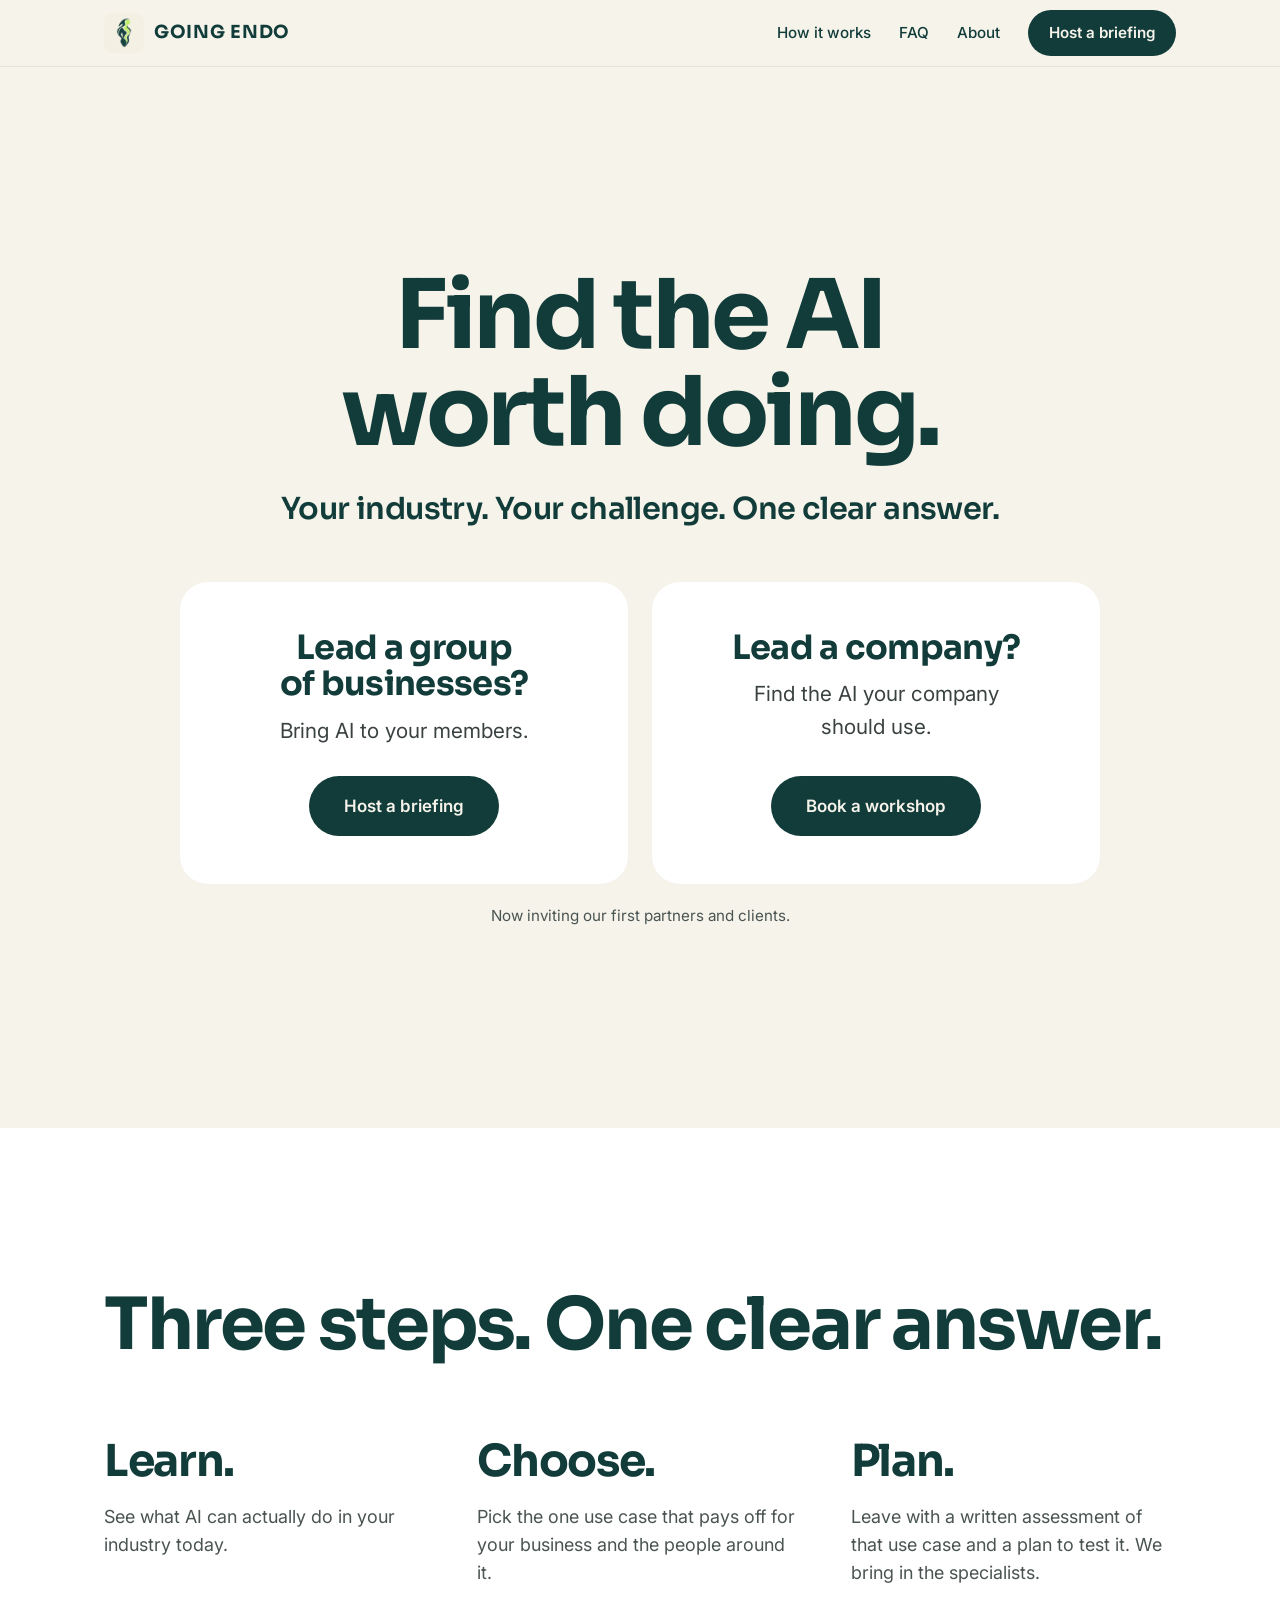
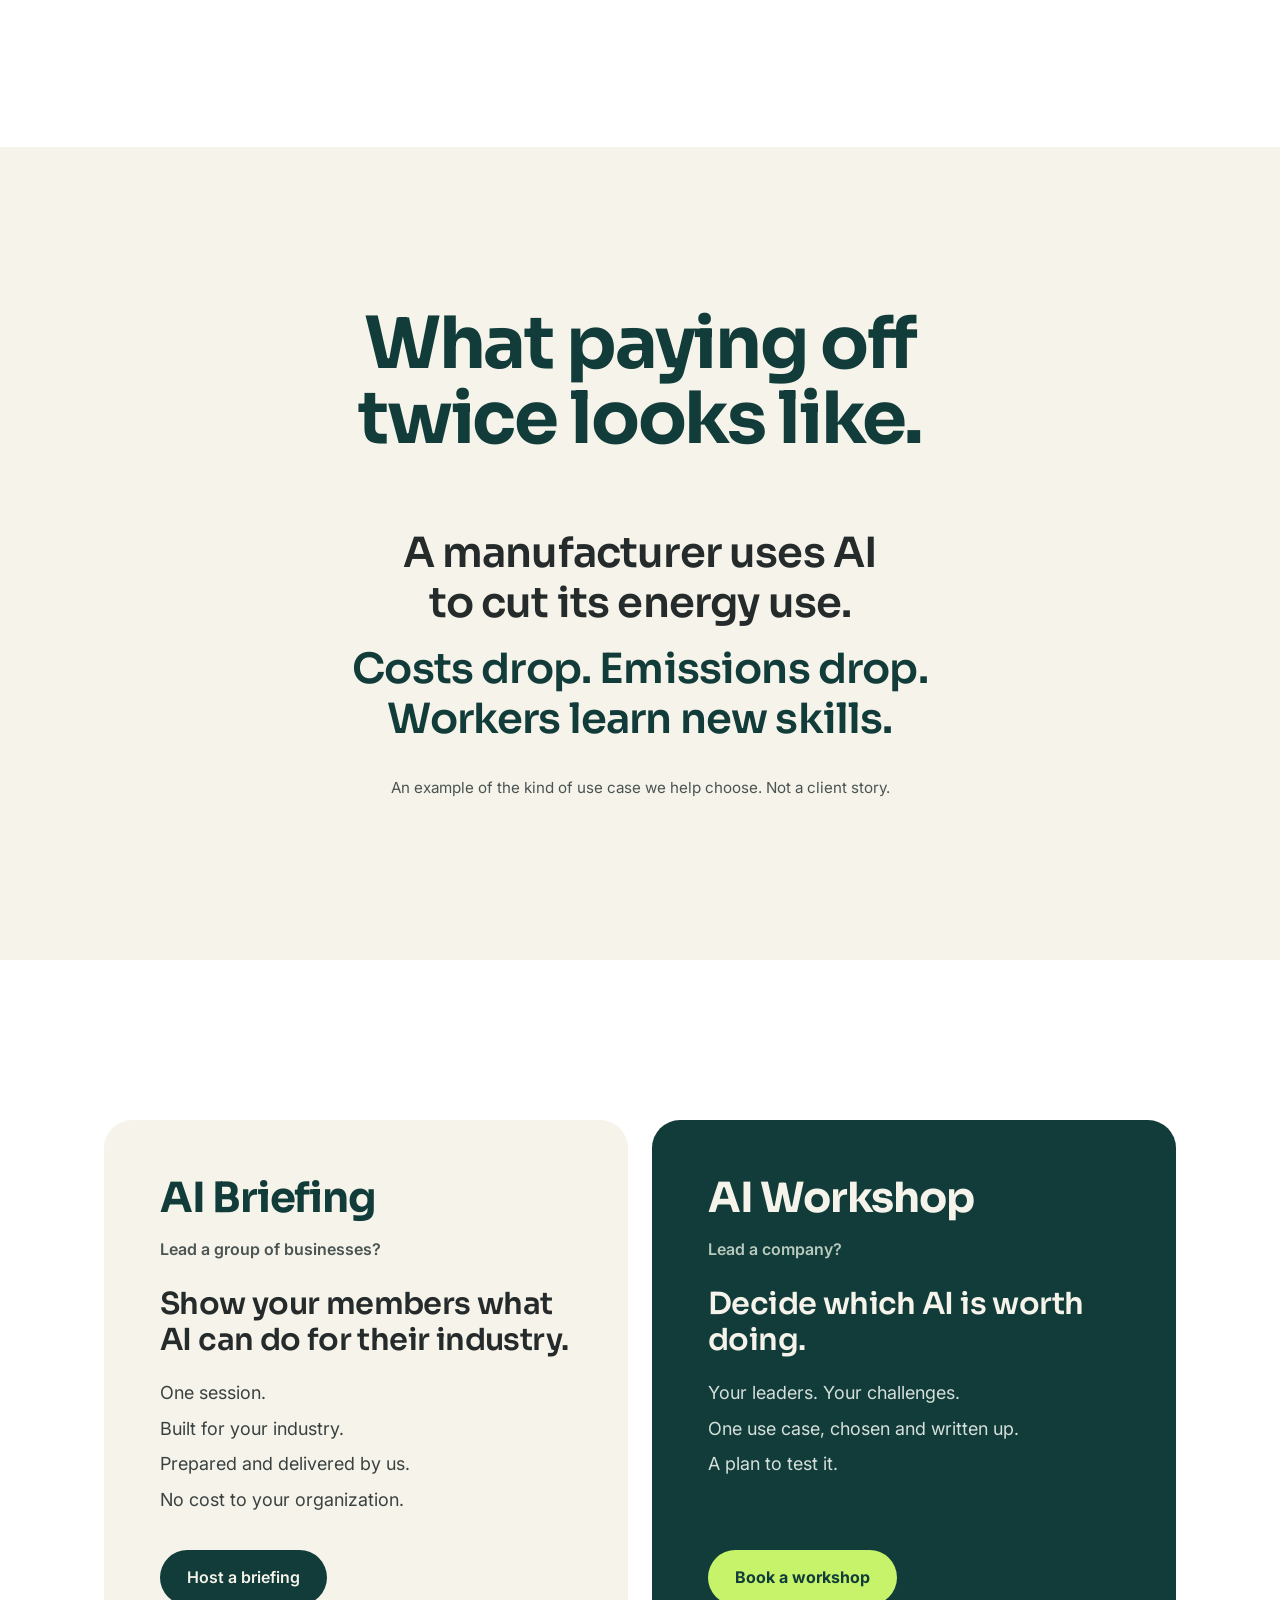
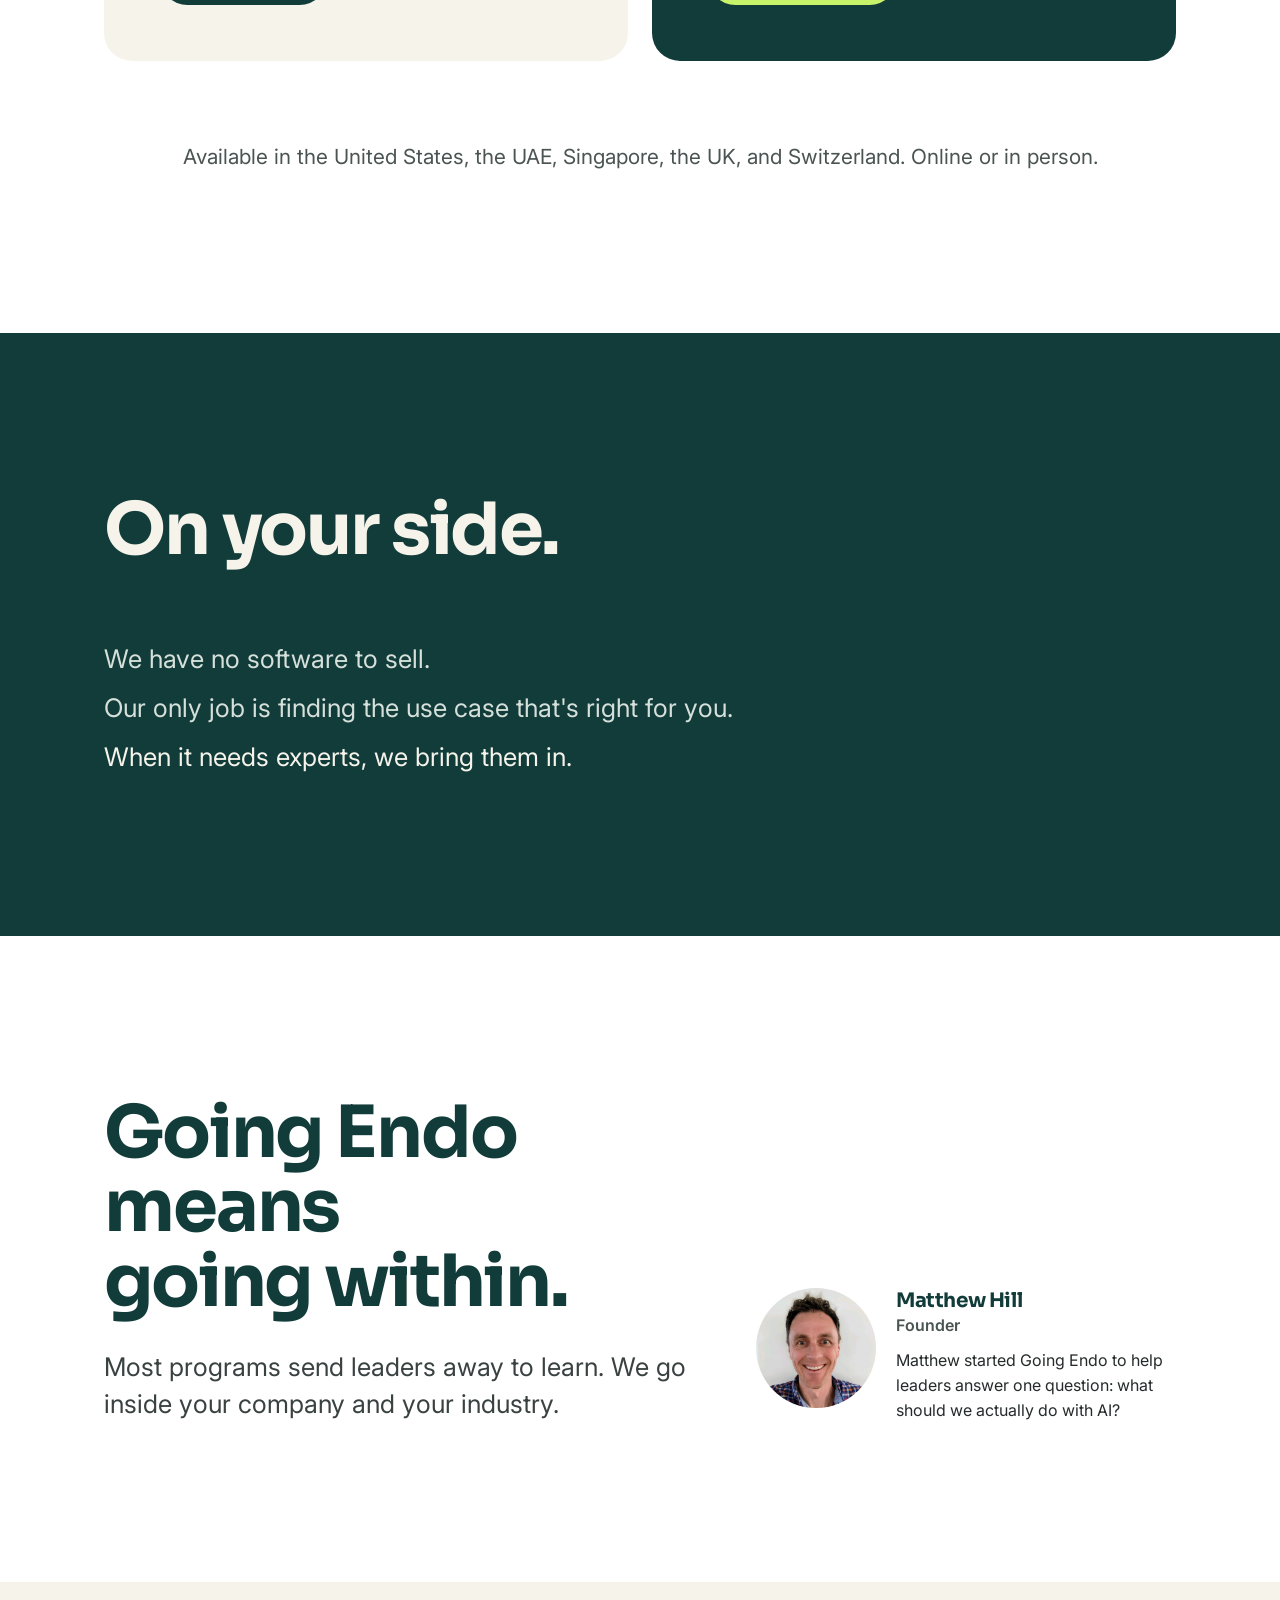
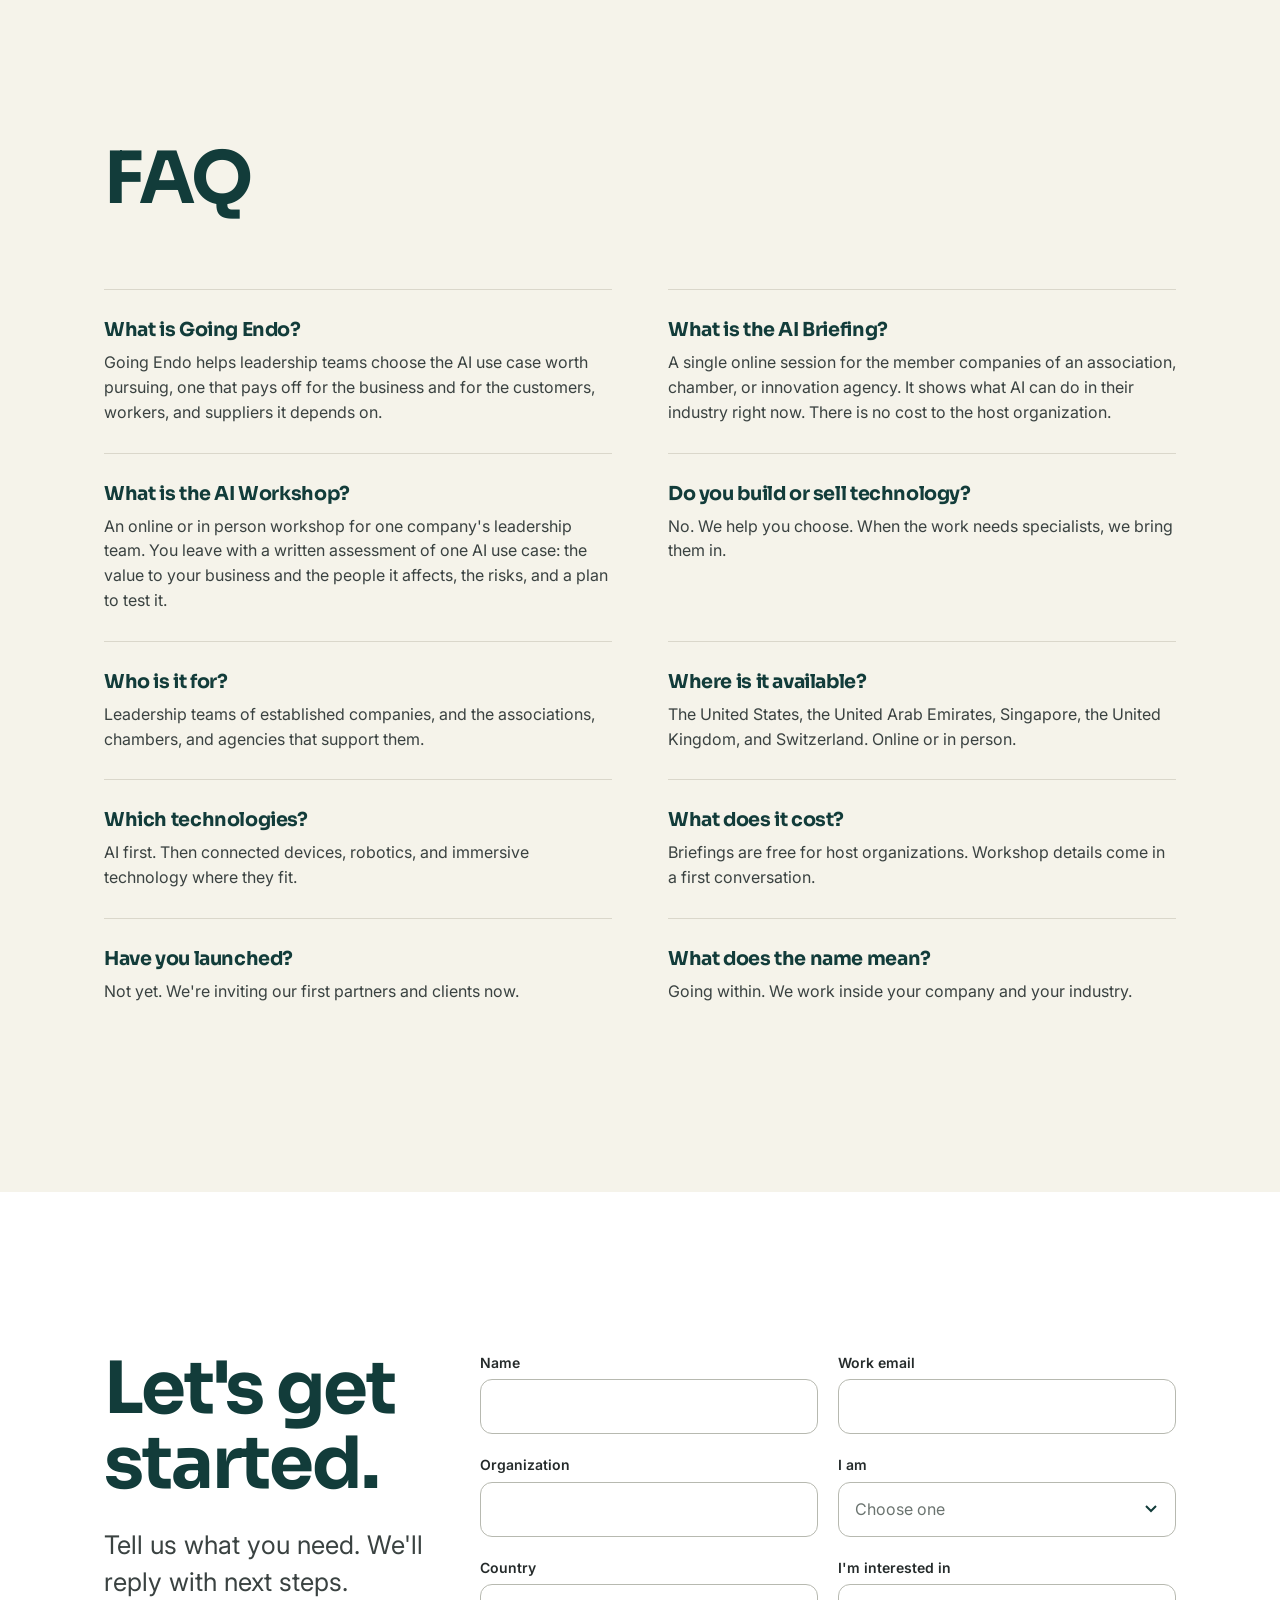
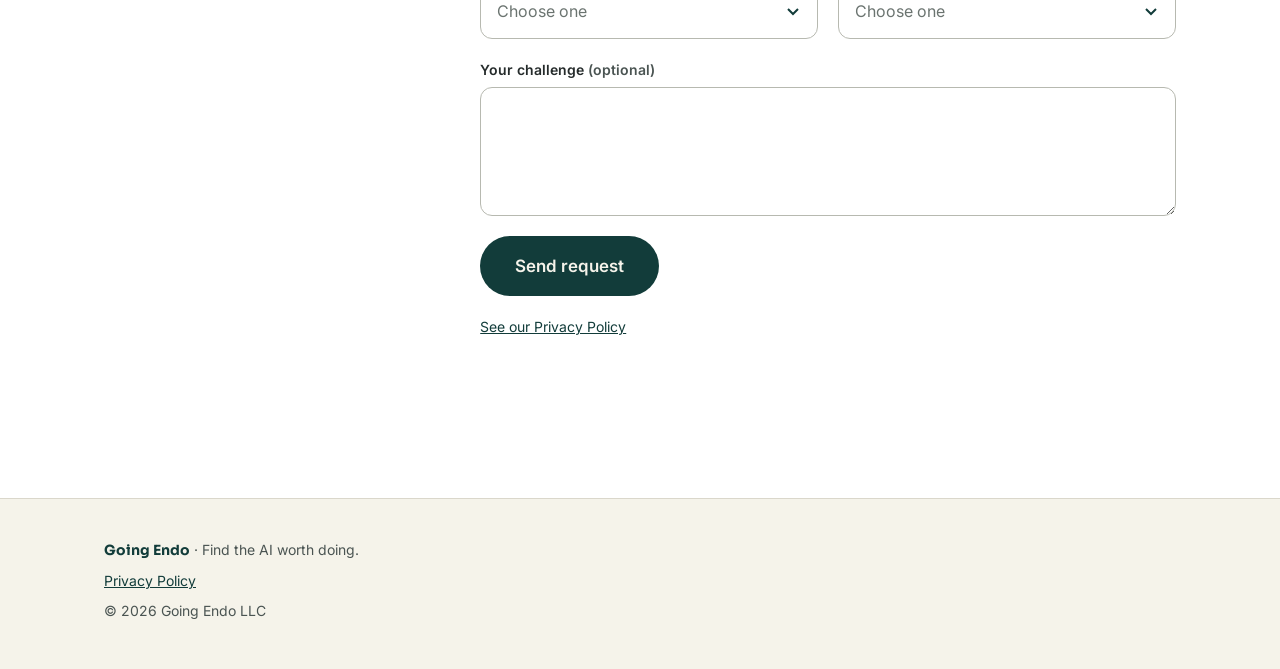
==== index.html @ 827ae9a5 "Remove email address, footer independence line and affiliation FAQ Contact now goes through the form" ====
<!doctype html>
<html lang="en">
<head>
  <!-- Google tag (gtag.js) -->
  <script async src="https://www.googletagmanager.com/gtag/js?id=G-PE0M7C7KN4"></script>
  <script>
    window.dataLayer = window.dataLayer || [];
    function gtag(){dataLayer.push(arguments);}
    gtag('js', new Date());

    gtag('config', 'G-PE0M7C7KN4');
  </script>
  <meta charset="utf-8">
  <meta name="viewport" content="width=device-width, initial-scale=1">
  <title>Going Endo | Find the AI worth doing.</title>
  <meta name="description" content="Going Endo helps leadership teams choose the AI use case that pays off for the business and the people it depends on.">
  <link rel="canonical" href="https://goingendo.com/">
  <meta property="og:type" content="website">
  <meta property="og:site_name" content="Going Endo">
  <meta property="og:url" content="https://goingendo.com/">
  <meta property="og:title" content="Going Endo | Find the AI worth doing.">
  <meta property="og:description" content="Going Endo helps leadership teams choose the AI use case that pays off for the business and the people it depends on.">
  <meta property="og:image" content="https://goingendo.com/assets/logo.jpg">
  <meta property="og:image:alt" content="Going Endo logo">
  <meta name="twitter:card" content="summary">
  <meta name="theme-color" content="#123C3A">
  <link rel="icon" type="image/png" href="assets/favicon.png">
  <link rel="apple-touch-icon" href="assets/apple-touch-icon.png">
  <link rel="preconnect" href="https://fonts.googleapis.com">
  <link rel="preconnect" href="https://fonts.gstatic.com" crossorigin>
  <link href="https://fonts.googleapis.com/css2?family=Sora:wght@500;600;700&family=Inter:wght@400;500;600;700&display=swap" rel="stylesheet">
  <link rel="stylesheet" href="styles.css">
  <!-- Keep the FAQPage answers identical to the visible FAQ section -->
  <script type="application/ld+json">
  {
    "@context": "https://schema.org",
    "@graph": [
      {
        "@type": "Organization",
        "@id": "https://goingendo.com/#organization",
        "name": "Going Endo",
        "legalName": "Going Endo LLC",
        "url": "https://goingendo.com",
        "logo": "https://goingendo.com/assets/logo.jpg",
        "description": "Going Endo helps leadership teams choose the AI use case that pays off for the business and the people it depends on.",
        "founder": {
          "@type": "Person",
          "name": "Matthew Hill",
          "jobTitle": "Founder",
          "image": "https://goingendo.com/assets/founder.jpg"
        },
        "address": {
          "@type": "PostalAddress",
          "addressLocality": "Salt Lake City",
          "addressRegion": "Utah",
          "addressCountry": "US"
        },
        "areaServed": [
          {
            "@type": "Country",
            "name": "United States",
            "identifier": "US"
          },
          {
            "@type": "Country",
            "name": "United Arab Emirates",
            "identifier": "AE"
          },
          {
            "@type": "Country",
            "name": "Singapore",
            "identifier": "SG"
          },
          {
            "@type": "Country",
            "name": "United Kingdom",
            "identifier": "GB"
          },
          {
            "@type": "Country",
            "name": "Switzerland",
            "identifier": "CH"
          }
        ]
      },
      {
        "@type": "FAQPage",
        "@id": "https://goingendo.com/#faq",
        "mainEntity": [
          {
            "@type": "Question",
            "name": "What is Going Endo?",
            "acceptedAnswer": {
              "@type": "Answer",
              "text": "Going Endo helps leadership teams choose the AI use case worth pursuing, one that pays off for the business and for the customers, workers, and suppliers it depends on."
            }
          },
          {
            "@type": "Question",
            "name": "What is the AI Briefing?",
            "acceptedAnswer": {
              "@type": "Answer",
              "text": "A single online session for the member companies of an association, chamber, or innovation agency. It shows what AI can do in their industry right now. There is no cost to the host organization."
            }
          },
          {
            "@type": "Question",
            "name": "What is the AI Workshop?",
            "acceptedAnswer": {
              "@type": "Answer",
              "text": "An online or in person workshop for one company's leadership team. You leave with a written assessment of one AI use case: the value to your business and the people it affects, the risks, and a plan to test it."
            }
          },
          {
            "@type": "Question",
            "name": "Do you build or sell technology?",
            "acceptedAnswer": {
              "@type": "Answer",
              "text": "No. We help you choose. When the work needs specialists, we bring them in."
            }
          },
          {
            "@type": "Question",
            "name": "Who is it for?",
            "acceptedAnswer": {
              "@type": "Answer",
              "text": "Leadership teams of established companies, and the associations, chambers, and agencies that support them."
            }
          },
          {
            "@type": "Question",
            "name": "Where is it available?",
            "acceptedAnswer": {
              "@type": "Answer",
              "text": "The United States, the United Arab Emirates, Singapore, the United Kingdom, and Switzerland. Online or in person."
            }
          },
          {
            "@type": "Question",
            "name": "Which technologies?",
            "acceptedAnswer": {
              "@type": "Answer",
              "text": "AI first. Then connected devices, robotics, and immersive technology where they fit."
            }
          },
          {
            "@type": "Question",
            "name": "What does it cost?",
            "acceptedAnswer": {
              "@type": "Answer",
              "text": "Briefings are free for host organizations. Workshop details come in a first conversation."
            }
          },
          {
            "@type": "Question",
            "name": "Have you launched?",
            "acceptedAnswer": {
              "@type": "Answer",
              "text": "Not yet. We're inviting our first partners and clients now."
            }
          },
          {
            "@type": "Question",
            "name": "What does the name mean?",
            "acceptedAnswer": {
              "@type": "Answer",
              "text": "Going within. We work inside your company and your industry."
            }
          }
        ]
      }
    ]
  }
  </script>
</head>
<body>
  <a class="skip" href="#main">Skip to content</a>

  <header class="site-header">
    <nav class="wrap nav" aria-label="Main">
      <a href="#top" class="brand">
        <img src="assets/logo.jpg" alt="" width="44" height="44">
        <span>GOING ENDO</span>
      </a>
      <button class="menu-toggle" type="button" aria-expanded="false" aria-controls="nav-links" aria-label="Open menu">
        <svg width="24" height="24" viewBox="0 0 24 24" fill="none" stroke="currentColor" stroke-width="2" aria-hidden="true"><path d="M4 7h16M4 12h16M4 17h16"/></svg>
      </button>
      <div class="nav-links" id="nav-links">
        <a href="#how-it-works">How it works</a>
        <a href="#faq">FAQ</a>
        <a href="#about">About</a>
        <a href="#contact" class="btn btn-dark btn-sm" data-interest="briefing">Host a briefing</a>
      </div>
    </nav>
  </header>

  <main id="main">
    <!-- HERO -->
    <section id="top" class="wrap hero">
      <h1>Find the AI worth doing.</h1>
      <p class="hero-sub">Your industry. Your challenge. One clear answer.</p>
      <div class="paths">
        <div class="path">
          <h2>Lead a group of businesses?</h2>
          <p>Bring AI to your members.</p>
          <a href="#contact" class="btn btn-dark btn-lg" data-interest="briefing">Host a briefing</a>
        </div>
        <div class="path">
          <h2>Lead a company?</h2>
          <p>Find the AI your company should use.</p>
          <a href="#contact" class="btn btn-dark btn-lg" data-interest="workshop">Book a workshop</a>
        </div>
      </div>
      <p class="hero-note">Now inviting our first partners and clients.</p>
    </section>

    <!-- HOW IT WORKS -->
    <section id="how-it-works" class="band-white">
      <div class="wrap section">
        <h2 class="display teal">Three steps. One clear answer.</h2>
        <ol class="steps">
          <li class="step">
            <h3>Learn.</h3>
            <p>See what AI can actually do in your industry today.</p>
          </li>
          <li class="step">
            <h3>Choose.</h3>
            <p>Pick the one use case that pays off for your business and the people around it.</p>
          </li>
          <li class="step">
            <h3>Plan.</h3>
            <p>Leave with a written assessment of that use case and a plan to test it. We bring in the specialists.</p>
          </li>
        </ol>
      </div>
    </section>

    <!-- EXAMPLE -->
    <section id="example" class="wrap section center-block">
      <h2 class="display teal">What paying off twice looks like.</h2>
      <p class="statement-lg">A manufacturer uses AI to cut its energy use.</p>
      <p class="statement-accent">Costs drop. Emissions drop. Workers learn new skills.</p>
      <p class="fine">An example of the kind of use case we help choose. Not a client story.</p>
    </section>

    <!-- TWO WAYS IN -->
    <section id="two-ways-in" class="band-white">
      <div class="wrap section">
        <div class="ways">
          <article class="way">
            <h3>AI Briefing</h3>
            <p class="way-audience">Lead a group of businesses?</p>
            <p class="way-big">Show your members what AI can do for their industry.</p>
            <ul class="way-list">
              <li>One session.</li>
              <li>Built for your industry.</li>
              <li>Prepared and delivered by us.</li>
              <li>No cost to your organization.</li>
            </ul>
            <a href="#contact" class="btn btn-dark" data-interest="briefing">Host a briefing</a>
          </article>
          <article class="way way-dark">
            <h3>AI Workshop</h3>
            <p class="way-audience">Lead a company?</p>
            <p class="way-big">Decide which AI is worth doing.</p>
            <ul class="way-list">
              <li>Your leaders. Your challenges.</li>
              <li>One use case, chosen and written up.</li>
              <li>A plan to test it.</li>
            </ul>
            <a href="#contact" class="btn btn-lime" data-interest="workshop">Book a workshop</a>
          </article>
        </div>
        <p class="availability">Available in the United States, the UAE, Singapore, the UK, and Switzerland. Online or in person.</p>
      </div>
    </section>

    <!-- ON YOUR SIDE -->
    <section id="on-your-side" class="band-dark">
      <div class="wrap section">
        <h2 class="display">On your side.</h2>
        <p class="statement light">We have no software to sell.</p>
        <p class="statement light">Our only job is finding the use case that's right for you.</p>
        <p class="statement">When it needs experts, we bring them in.</p>
      </div>
    </section>

    <!-- ABOUT -->
    <section id="about" class="band-white">
      <div class="wrap section about">
        <div class="about-copy">
          <h2 class="display teal">Going Endo means going within.</h2>
          <p class="statement">Most programs send leaders away to learn. We go inside your company and your industry.</p>
        </div>
        <div class="founder">
          <img src="assets/founder.jpg" alt="Matthew Hill" class="founder-photo" width="120" height="120" loading="lazy">
          <div>
            <h3>Matthew Hill</h3>
            <p class="founder-title">Founder</p>
            <p>Matthew started Going Endo to help leaders answer one question: what should we actually do with AI?</p>
          </div>
        </div>
      </div>
    </section>

    <!-- FAQ (keep in sync with the FAQPage JSON-LD in <head>) -->
    <section id="faq" class="wrap section">
      <h2 class="display teal">FAQ</h2>
      <div class="faq">
          <div class="faq-item">
            <h3>What is Going Endo?</h3>
            <p>Going Endo helps leadership teams choose the AI use case worth pursuing, one that pays off for the business and for the customers, workers, and suppliers it depends on.</p>
          </div>
          <div class="faq-item">
            <h3>What is the AI Briefing?</h3>
            <p>A single online session for the member companies of an association, chamber, or innovation agency. It shows what AI can do in their industry right now. There is no cost to the host organization.</p>
          </div>
          <div class="faq-item">
            <h3>What is the AI Workshop?</h3>
            <p>An online or in person workshop for one company's leadership team. You leave with a written assessment of one AI use case: the value to your business and the people it affects, the risks, and a plan to test it.</p>
          </div>
          <div class="faq-item">
            <h3>Do you build or sell technology?</h3>
            <p>No. We help you choose. When the work needs specialists, we bring them in.</p>
          </div>
          <div class="faq-item">
            <h3>Who is it for?</h3>
            <p>Leadership teams of established companies, and the associations, chambers, and agencies that support them.</p>
          </div>
          <div class="faq-item">
            <h3>Where is it available?</h3>
            <p>The United States, the United Arab Emirates, Singapore, the United Kingdom, and Switzerland. Online or in person.</p>
          </div>
          <div class="faq-item">
            <h3>Which technologies?</h3>
            <p>AI first. Then connected devices, robotics, and immersive technology where they fit.</p>
          </div>
          <div class="faq-item">
            <h3>What does it cost?</h3>
            <p>Briefings are free for host organizations. Workshop details come in a first conversation.</p>
          </div>
          <div class="faq-item">
            <h3>Have you launched?</h3>
            <p>Not yet. We're inviting our first partners and clients now.</p>
          </div>
          <div class="faq-item">
            <h3>What does the name mean?</h3>
            <p>Going within. We work inside your company and your industry.</p>
          </div>
      </div>
    </section>

    <!-- CONTACT -->
    <section id="contact" class="band-white">
      <div class="wrap section contact">
        <div class="contact-intro">
          <h2 class="display teal">Let's get started.</h2>
          <p class="statement">Tell us what you need. We'll reply with next steps.</p>
        </div>
        <div class="signup-form-wrap">
          <!-- Messages go to Formspree (see README). -->
          <form name="discuss-challenge" method="POST" action="https://formspree.io/f/xjyykvle" id="signup-form">
            <p class="hidden"><label>Leave this empty <input name="_gotcha" tabindex="-1" autocomplete="off"></label></p>
            <div class="row">
              <div class="field">
                <label for="name">Name</label>
                <input id="name" name="name" type="text" autocomplete="name" required>
              </div>
              <div class="field">
                <label for="email">Work email</label>
                <input id="email" name="email" type="email" autocomplete="email" required>
              </div>
            </div>
            <div class="row">
              <div class="field">
                <label for="organization">Organization</label>
                <input id="organization" name="organization" type="text" autocomplete="organization" required>
              </div>
              <div class="field">
                <label for="organization-type">I am</label>
                <select id="organization-type" name="organization_type" required>
                  <option value="" disabled selected>Choose one</option>
                  <option>A company</option>
                  <option>An association or chamber</option>
                  <option>An innovation or economic development agency</option>
                  <option>A university or research institution</option>
                  <option>Other</option>
                </select>
              </div>
            </div>
            <div class="row">
              <div class="field">
                <label for="country">Country</label>
                <select id="country" name="country" required>
                  <option value="" disabled selected>Choose one</option>
                  <option>United States</option>
                  <option>United Arab Emirates</option>
                  <option>Singapore</option>
                  <option>United Kingdom</option>
                  <option>Switzerland</option>
                  <option>Other</option>
                </select>
              </div>
              <div class="field">
                <label for="interest">I'm interested in</label>
                <select id="interest" name="interest" required>
                  <option value="" disabled selected>Choose one</option>
                  <option>A briefing for our members</option>
                  <option>A workshop for our leadership team</option>
                  <option>Something else</option>
                </select>
              </div>
            </div>
            <div class="field">
              <label for="message">Your challenge <span class="muted">(optional)</span></label>
              <textarea id="message" name="message" rows="4"></textarea>
            </div>
            <button type="submit" class="btn btn-dark btn-lg">Send request</button>
            <p class="small"><a href="privacy.html">See our Privacy Policy</a></p>
            <p class="form-error" role="alert" hidden>Something went wrong. Please try again.</p>
          </form>
          <div class="thanks" role="status" hidden>
            <p class="thanks-title">Thank you.</p>
            <p>We'll be in touch.</p>
          </div>
        </div>
      </div>
    </section>
  </main>

  <footer class="site-footer">
    <div class="wrap footer">
      <p><span class="wordmark">Going Endo</span> · Find the AI worth doing.</p>
      <p><a href="privacy.html">Privacy Policy</a></p>
      <p>© <span id="year">2026</span> Going Endo LLC</p>
    </div>
  </footer>

  <script src="script.js"></script>
</body>
</html>
---- styles.css ----
/* Going Endo · Grounded Futurism palette */
:root {
  --teal: #123C3A;
  --teal-deep: #0B2726;
  --lime: #C7F36B;
  --ivory: #F5F3EA;
  --graphite: #252B2B;
  --sage: #B8C9BD;
  --mist: #E9EEE8;
  --white: #FFFFFF;
  --line: #DAD7CB;
  --muted: #4A5452;
  --on-dark: #D6E0DA;
  --radius: 20px;
  --display: "Sora", system-ui, sans-serif;
  --body: "Inter", system-ui, sans-serif;
}

*, *::before, *::after { box-sizing: border-box; }
html { scroll-behavior: smooth; scroll-padding-top: 76px; }
@media (prefers-reduced-motion: reduce) { html { scroll-behavior: auto; } }

body {
  margin: 0;
  font-family: var(--body);
  color: var(--graphite);
  background: var(--ivory);
  line-height: 1.55;
  -webkit-font-smoothing: antialiased;
}
img { max-width: 100%; display: block; }
a { color: var(--teal); }
a:hover { color: var(--teal-deep); }
:focus-visible { outline: 3px solid var(--lime); outline-offset: 3px; border-radius: 6px; }
main :focus-visible, .site-header :focus-visible { box-shadow: 0 0 0 5px var(--teal); }

h1, h2, h3 { font-family: var(--display); margin: 0; letter-spacing: -0.02em; text-wrap: balance; }
h1 { font-size: clamp(2.75rem, 7.5vw, 6rem); line-height: 1.02; letter-spacing: -0.035em; color: var(--teal); }
h2 { font-size: clamp(2rem, 4vw, 3rem); line-height: 1.1; }
h3 { font-size: 1.375rem; line-height: 1.25; }
p { margin: 0; }

.wrap { max-width: 1120px; margin: 0 auto; padding-left: 24px; padding-right: 24px; }
.section { padding-top: clamp(88px, 13vw, 160px); padding-bottom: clamp(88px, 13vw, 160px); }
.display { font-size: clamp(2.5rem, 6vw, 4.5rem); line-height: 1.04; letter-spacing: -0.03em; margin-bottom: clamp(40px, 6vw, 72px); }
.statement { font-size: clamp(1.25rem, 2.2vw, 1.6rem); line-height: 1.45; color: #3A4241; max-width: 40rem; }
.teal { color: var(--teal); }
.lime { color: var(--lime); }
.muted { color: var(--muted); }
.small { font-size: 0.875rem; }
.hidden { display: none; }

.skip { position: absolute; left: -9999px; top: 8px; background: var(--teal); color: var(--ivory); padding: 10px 16px; border-radius: 8px; z-index: 100; }
.skip:focus { left: 8px; }

/* Buttons */
.btn {
  display: inline-flex; align-items: center; justify-content: center;
  min-height: 48px; padding: 14px 26px; border-radius: 999px;
  font: inherit; font-weight: 600; font-size: 1rem; text-decoration: none;
  border: 1.5px solid transparent; cursor: pointer;
  transition: transform .15s ease, background-color .15s ease;
}
.btn:hover { transform: translateY(-1px); }
.btn-dark { background: var(--teal); color: var(--ivory); }
.btn-dark:hover { background: var(--teal-deep); color: var(--ivory); }
.btn-sm { min-height: 44px; padding: 10px 20px; font-size: 0.95rem; }
.btn-lg { min-height: 56px; padding: 16px 34px; font-size: 1.0625rem; }

/* Header */
.site-header { position: sticky; top: 0; z-index: 50; background: rgba(245, 243, 234, 0.9); backdrop-filter: saturate(1.4) blur(12px); border-bottom: 1px solid rgba(18, 60, 58, 0.08); }
.nav { display: flex; align-items: center; justify-content: space-between; gap: 16px; padding-top: 10px; padding-bottom: 10px; }
.brand { display: flex; align-items: center; gap: 10px; text-decoration: none; color: var(--teal); }
.brand img { width: 40px; height: 40px; object-fit: cover; border-radius: 8px; }
.brand span { font-family: var(--display); font-weight: 700; font-size: 1.125rem; letter-spacing: 0.04em; }
.nav-links { display: flex; align-items: center; gap: 28px; font-weight: 500; font-size: 0.95rem; }
.nav-links a:not(.btn) { text-decoration: none; padding: 10px 0; }
.nav-links a:not(.btn):hover { text-decoration: underline; text-underline-offset: 4px; }
.menu-toggle { display: none; background: none; border: 0; color: var(--teal); width: 44px; height: 44px; cursor: pointer; border-radius: 8px; }

@media (max-width: 760px) {
  .menu-toggle { display: inline-flex; align-items: center; justify-content: center; }
  .nav { flex-wrap: wrap; }
  .nav-links { display: none; width: 100%; flex-direction: column; align-items: stretch; gap: 4px; padding: 8px 0 12px; }
  .nav-links.open { display: flex; }
  .nav-links a:not(.btn) { padding: 12px 4px; }
  .nav-links .btn { margin-top: 8px; }
}

/* Hero */
.hero { text-align: center; display: flex; flex-direction: column; align-items: center; padding-top: clamp(96px, 16vw, 200px); padding-bottom: clamp(96px, 16vw, 200px); }
.hero h1 { max-width: 15ch; margin-bottom: 24px; }
.hero-sub { font-family: var(--display); font-weight: 600; font-size: clamp(1.3rem, 2.6vw, 1.9rem); letter-spacing: -0.02em; color: var(--teal); margin-bottom: 24px; }
.paths { display: grid; grid-template-columns: repeat(auto-fit, minmax(min(100%, 320px), 1fr)); gap: 24px; width: 100%; max-width: 920px; margin-top: 24px; }
.path { background: var(--white); border-radius: 28px; padding: clamp(32px, 4vw, 48px); display: flex; flex-direction: column; align-items: center; gap: 12px; }
.path h2 { font-size: clamp(1.6rem, 2.8vw, 2.1rem); color: var(--teal); }
.path p { font-size: clamp(1.1rem, 1.8vw, 1.3rem); color: #3A4241; margin-bottom: 16px; text-wrap: pretty; }
.path .btn { margin-top: auto; }
.hero-note { margin-top: 20px; font-size: 0.95rem; color: var(--muted); }

/* Bands */
.band-white { background: var(--white); }
.band-dark { background: var(--teal); color: var(--ivory); }

/* How it works */
.steps { list-style: none; margin: 0; padding: 0; display: grid; grid-template-columns: repeat(auto-fit, minmax(min(100%, 280px), 1fr)); gap: 56px 48px; }
.step h3 { font-size: clamp(2rem, 3.6vw, 2.75rem); color: var(--teal); letter-spacing: -0.03em; margin-bottom: 14px; }
.step p { font-size: 1.125rem; color: var(--muted); max-width: 22rem; }

/* Centered statements */
.center-block { text-align: center; display: flex; flex-direction: column; align-items: center; }
.center-block .display { max-width: 16ch; }
.statement-lg { font-family: var(--display); font-weight: 600; font-size: clamp(1.6rem, 3.6vw, 2.6rem); line-height: 1.2; letter-spacing: -0.02em; color: var(--graphite); max-width: 24ch; text-wrap: balance; }
.statement-accent { font-family: var(--display); font-weight: 600; font-size: clamp(1.6rem, 3.6vw, 2.6rem); line-height: 1.2; letter-spacing: -0.02em; color: var(--teal); max-width: 24ch; margin-top: 16px; text-wrap: balance; }
.fine { margin-top: 32px; font-size: 0.95rem; color: var(--muted); }

/* Two ways in */
.ways { display: grid; grid-template-columns: repeat(auto-fit, minmax(min(100%, 380px), 1fr)); gap: 24px; }
.way { background: var(--ivory); border-radius: 28px; padding: clamp(32px, 5vw, 56px); display: flex; flex-direction: column; gap: 16px; }
.way h3 { font-size: clamp(1.9rem, 3.4vw, 2.6rem); line-height: 1.08; letter-spacing: -0.03em; color: var(--teal); }
.way-audience { font-weight: 600; color: var(--muted); }
.way-big { font-family: var(--display); font-weight: 600; font-size: clamp(1.4rem, 2.6vw, 1.9rem); line-height: 1.2; letter-spacing: -0.02em; color: var(--graphite); margin-top: 8px; }
.way-list { list-style: none; margin: 4px 0 20px; padding: 0; display: grid; gap: 8px; font-size: 1.125rem; color: #3A4241; }
.availability { margin-top: clamp(48px, 7vw, 80px); text-align: center; font-size: clamp(1.1rem, 1.8vw, 1.3rem); color: var(--muted); text-wrap: balance; }
.way .btn { align-self: flex-start; margin-top: auto; }
.way-dark { background: var(--teal); }
.way-dark h3 { color: var(--ivory); }
.way-dark .way-audience { color: var(--sage); }
.way-dark .way-big { color: var(--ivory); }
.way-dark .way-list { color: var(--on-dark); }
.btn-lime { background: var(--lime); color: var(--teal); font-weight: 700; }
.btn-lime:hover { background: #B6E655; color: var(--teal); }

/* What we don't do */
.band-dark .display { max-width: 18ch; }
.band-dark .statement { color: var(--ivory); text-wrap: balance; }
.band-dark .statement.light { color: var(--on-dark); margin-bottom: 12px; }

/* About */
.about { display: flex; flex-wrap: wrap; gap: 56px; align-items: flex-end; }
.about-copy { flex: 1 1 480px; min-width: 0; }
.about-copy .display { margin-bottom: 28px; }
.founder { flex: 0 1 420px; display: flex; gap: 20px; align-items: flex-start; }
.founder-photo { flex: none; width: 120px; height: 120px; border-radius: 50%; object-fit: cover; }
.founder h3 { color: var(--teal); font-size: 1.25rem; }
.founder-title { font-weight: 600; color: var(--muted); margin-bottom: 10px; }

/* FAQ */
.faq { display: grid; grid-template-columns: repeat(auto-fit, minmax(min(100%, 420px), 1fr)); gap: 0 56px; }
.faq-item { padding: 28px 0; border-top: 1px solid var(--line); }
.faq-item h3 { font-size: 1.2rem; color: var(--teal); margin-bottom: 8px; }
.faq-item p { color: #3A4241; }

/* Contact */
.contact { display: flex; flex-wrap: wrap; gap: 56px; }
.contact-intro { flex: 1 1 320px; }
.contact-intro .display { margin-bottom: 24px; }
.signup-form-wrap { flex: 999 1 460px; min-width: 0; }
form { display: flex; flex-direction: column; gap: 20px; }
form .btn { align-self: flex-start; }
.row { display: flex; flex-wrap: wrap; gap: 20px; }
.row .field { flex: 1 1 200px; }
.field { display: flex; flex-direction: column; gap: 6px; }
label { font-size: 0.875rem; font-weight: 600; }
input[type="text"], input[type="email"], select, textarea {
  font: inherit; padding: 14px 16px; border: 1.5px solid #B7B9B0; border-radius: 12px;
  background: var(--white); color: var(--graphite); min-height: 52px; width: 100%;
}
select {
  appearance: none; padding-right: 44px; cursor: pointer;
  background-image: url("data:image/svg+xml,%3Csvg xmlns='http://www.w3.org/2000/svg' width='12' height='8' viewBox='0 0 12 8'%3E%3Cpath d='M1 1l5 5 5-5' fill='none' stroke='%23123C3A' stroke-width='2'/%3E%3C/svg%3E");
  background-repeat: no-repeat; background-position: right 18px center;
}
select:invalid { color: #6B7470; }
textarea { resize: vertical; min-height: 128px; }
input:focus, select:focus, textarea:focus { border-color: var(--teal); outline: none; box-shadow: 0 0 0 3px rgba(18, 60, 58, 0.18); }
.form-error { color: #9B2C1F; font-weight: 600; }
.thanks { background: var(--teal); color: var(--ivory); border-radius: var(--radius); padding: 40px; }
.thanks-title { font-family: var(--display); font-size: 1.75rem; font-weight: 600; margin-bottom: 8px; }
.thanks p:last-child { color: var(--on-dark); }

/* Footer */
.site-footer { border-top: 1px solid var(--line); }
.footer { display: flex; flex-direction: column; gap: 8px; padding-top: 40px; padding-bottom: 48px; font-size: 0.875rem; color: var(--muted); }
.wordmark { font-family: var(--display); font-weight: 700; color: var(--teal); }

/* Policy page */
.policy { max-width: 46rem; padding-top: 72px; }
.policy h1 { font-size: clamp(2.4rem, 5vw, 3.6rem); margin-bottom: 24px; }
.policy h2 { font-size: 1.5rem; color: var(--teal); margin: 40px 0 12px; }
.policy .lead { font-size: 1.2rem; color: #3A4241; }
.policy p, .policy ul { margin: 0 0 14px; }
.policy ul { padding-left: 22px; }
.policy li { margin-bottom: 6px; }
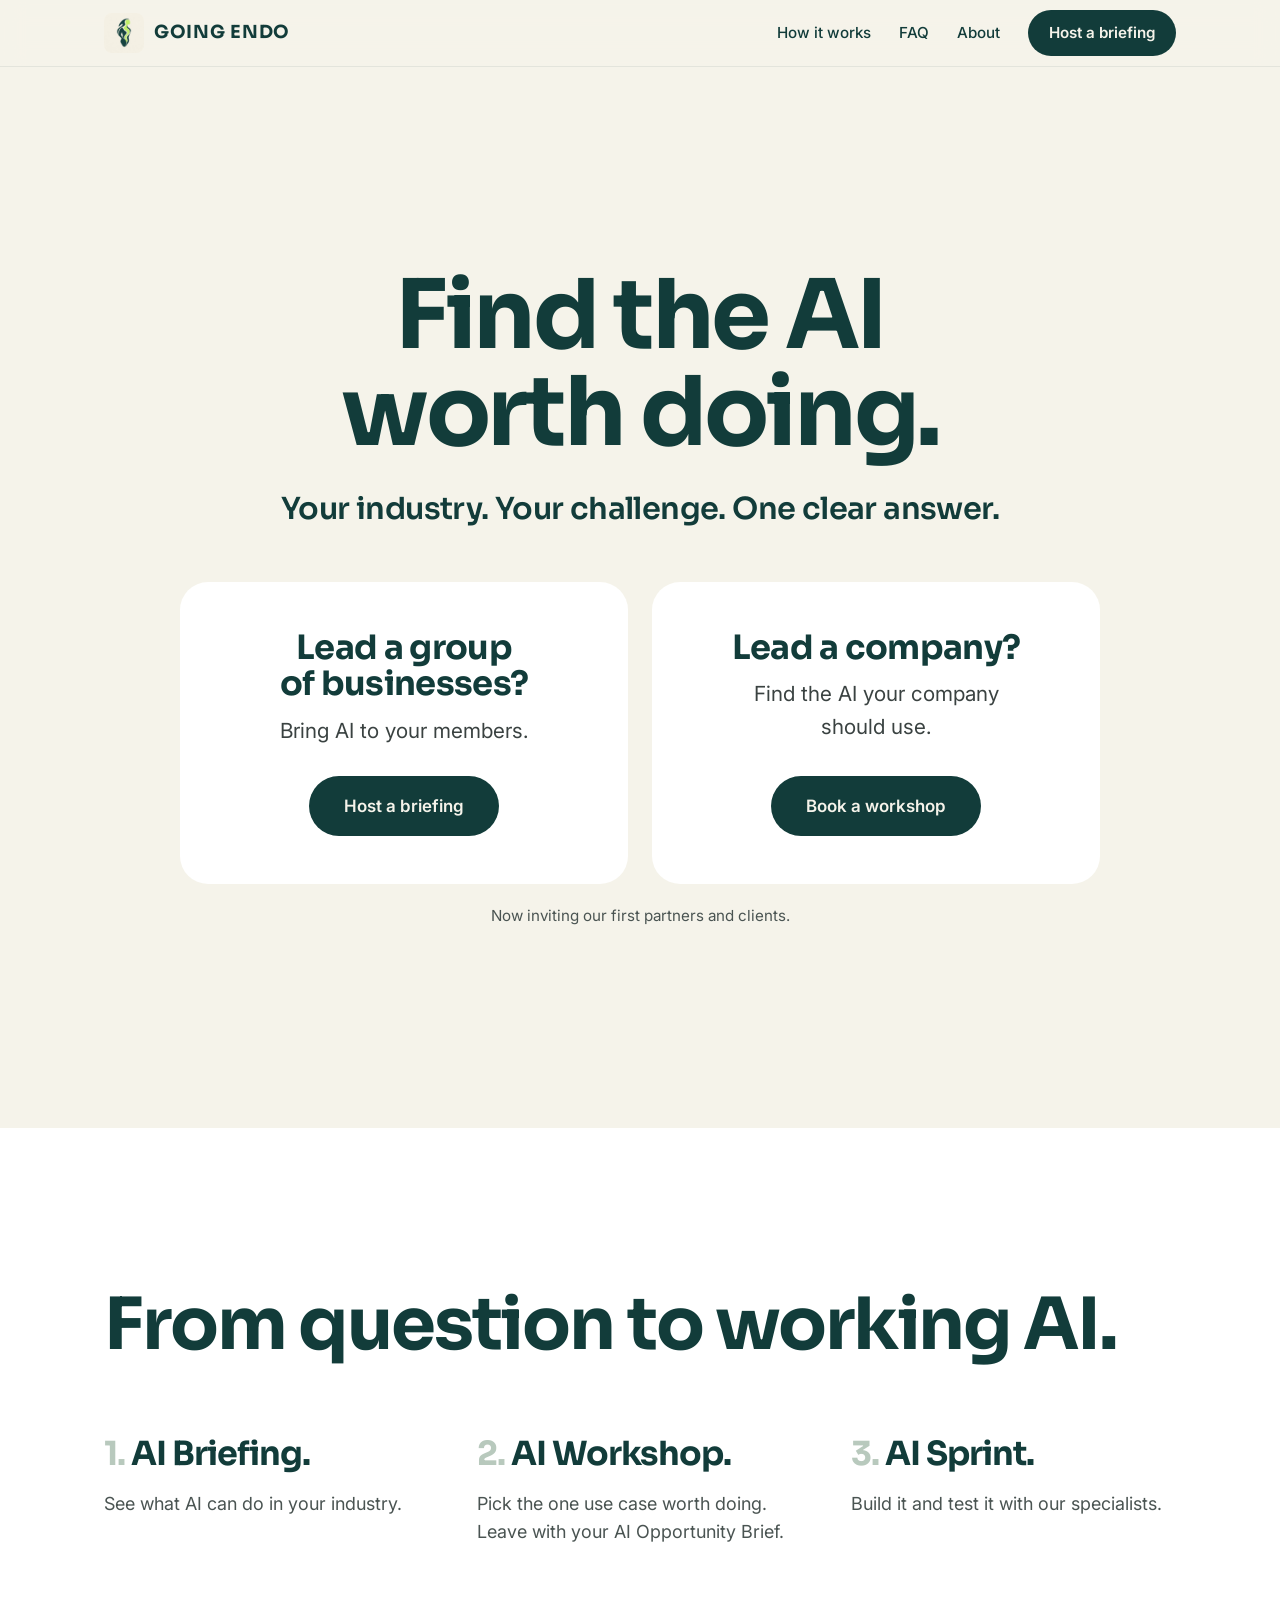
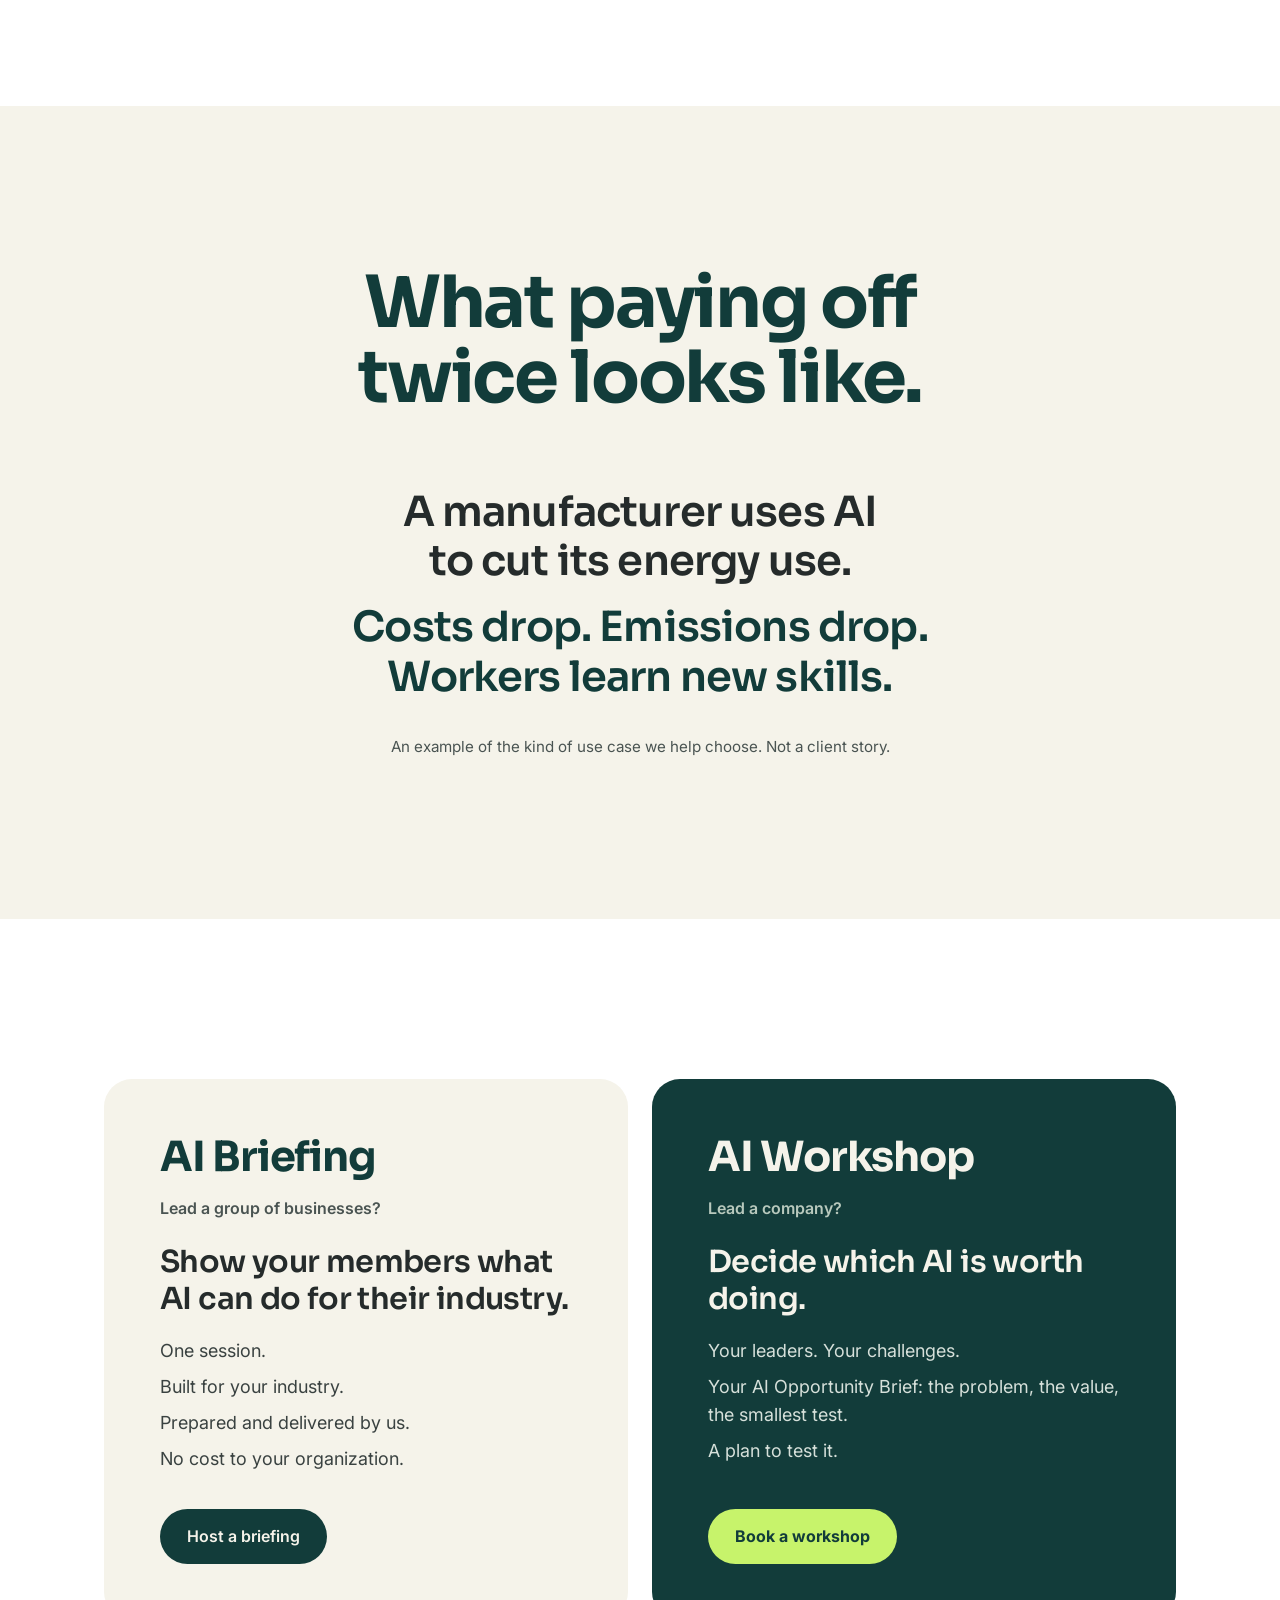
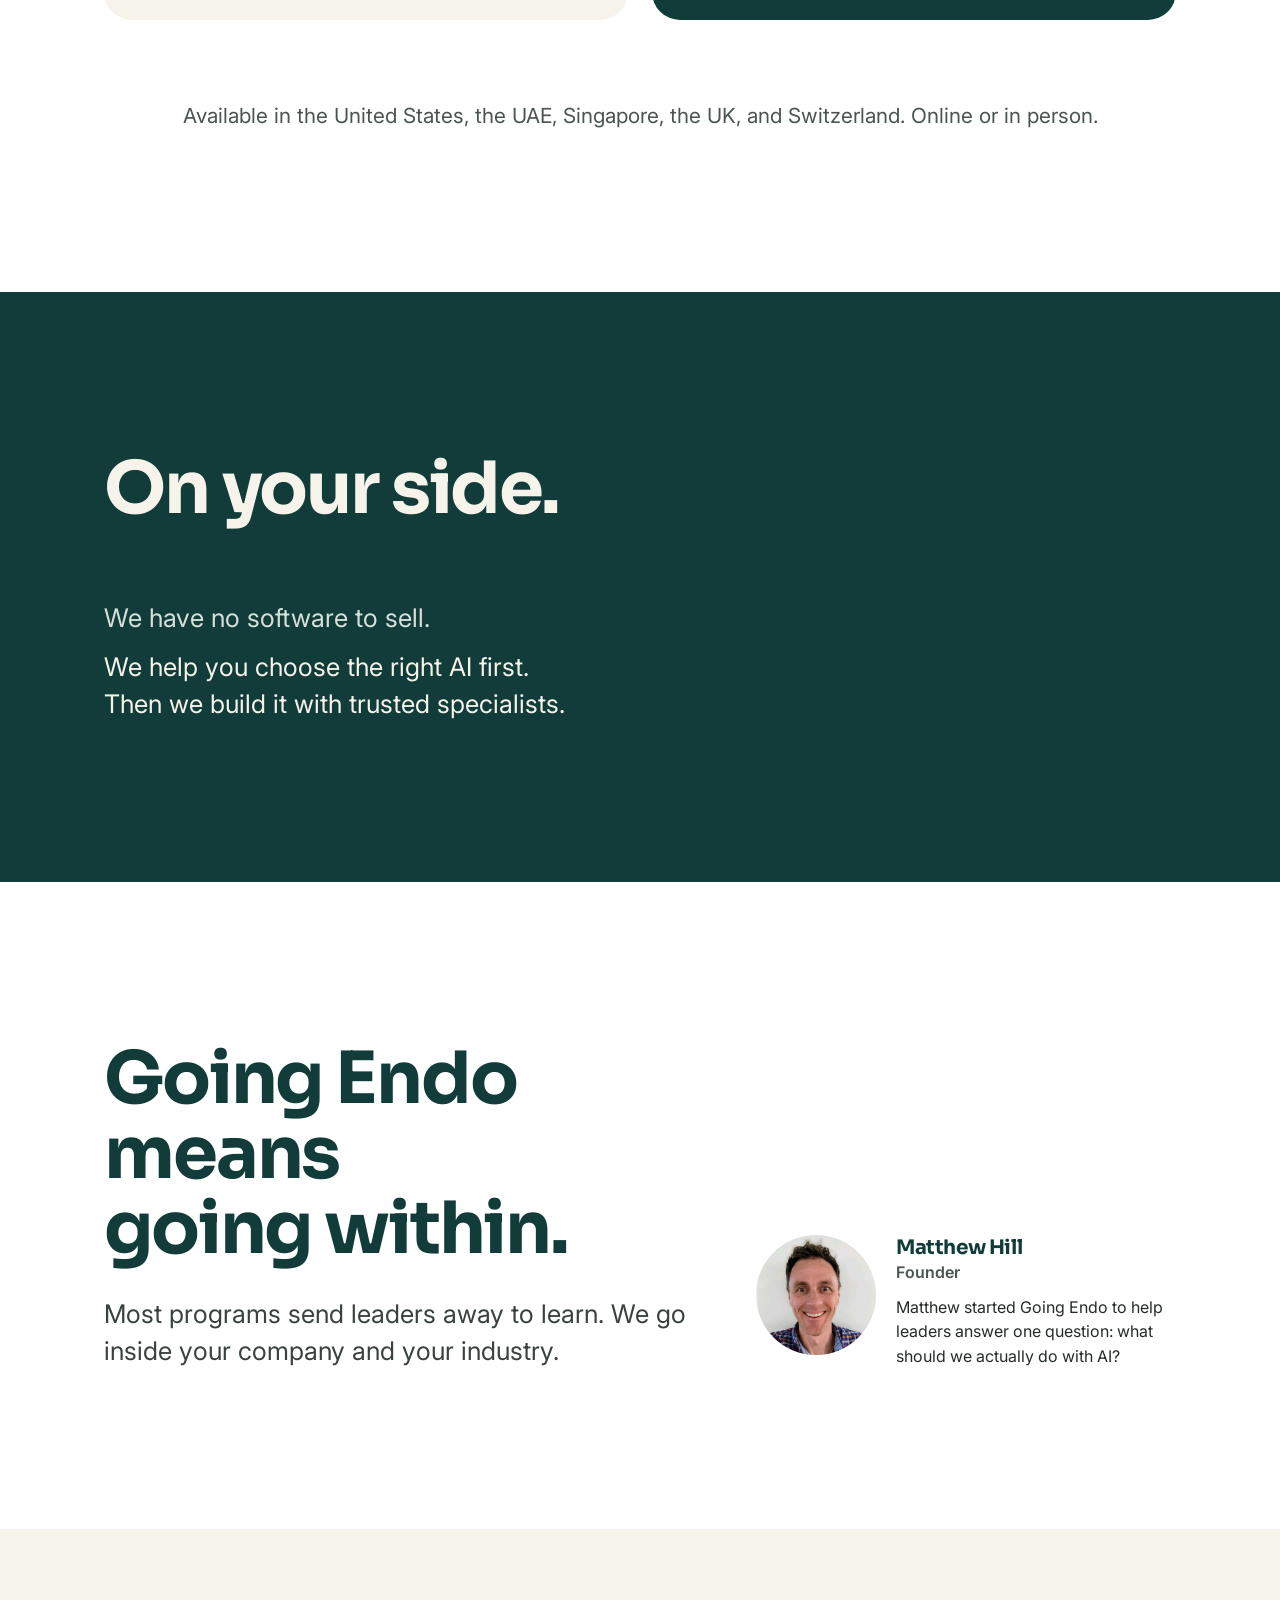
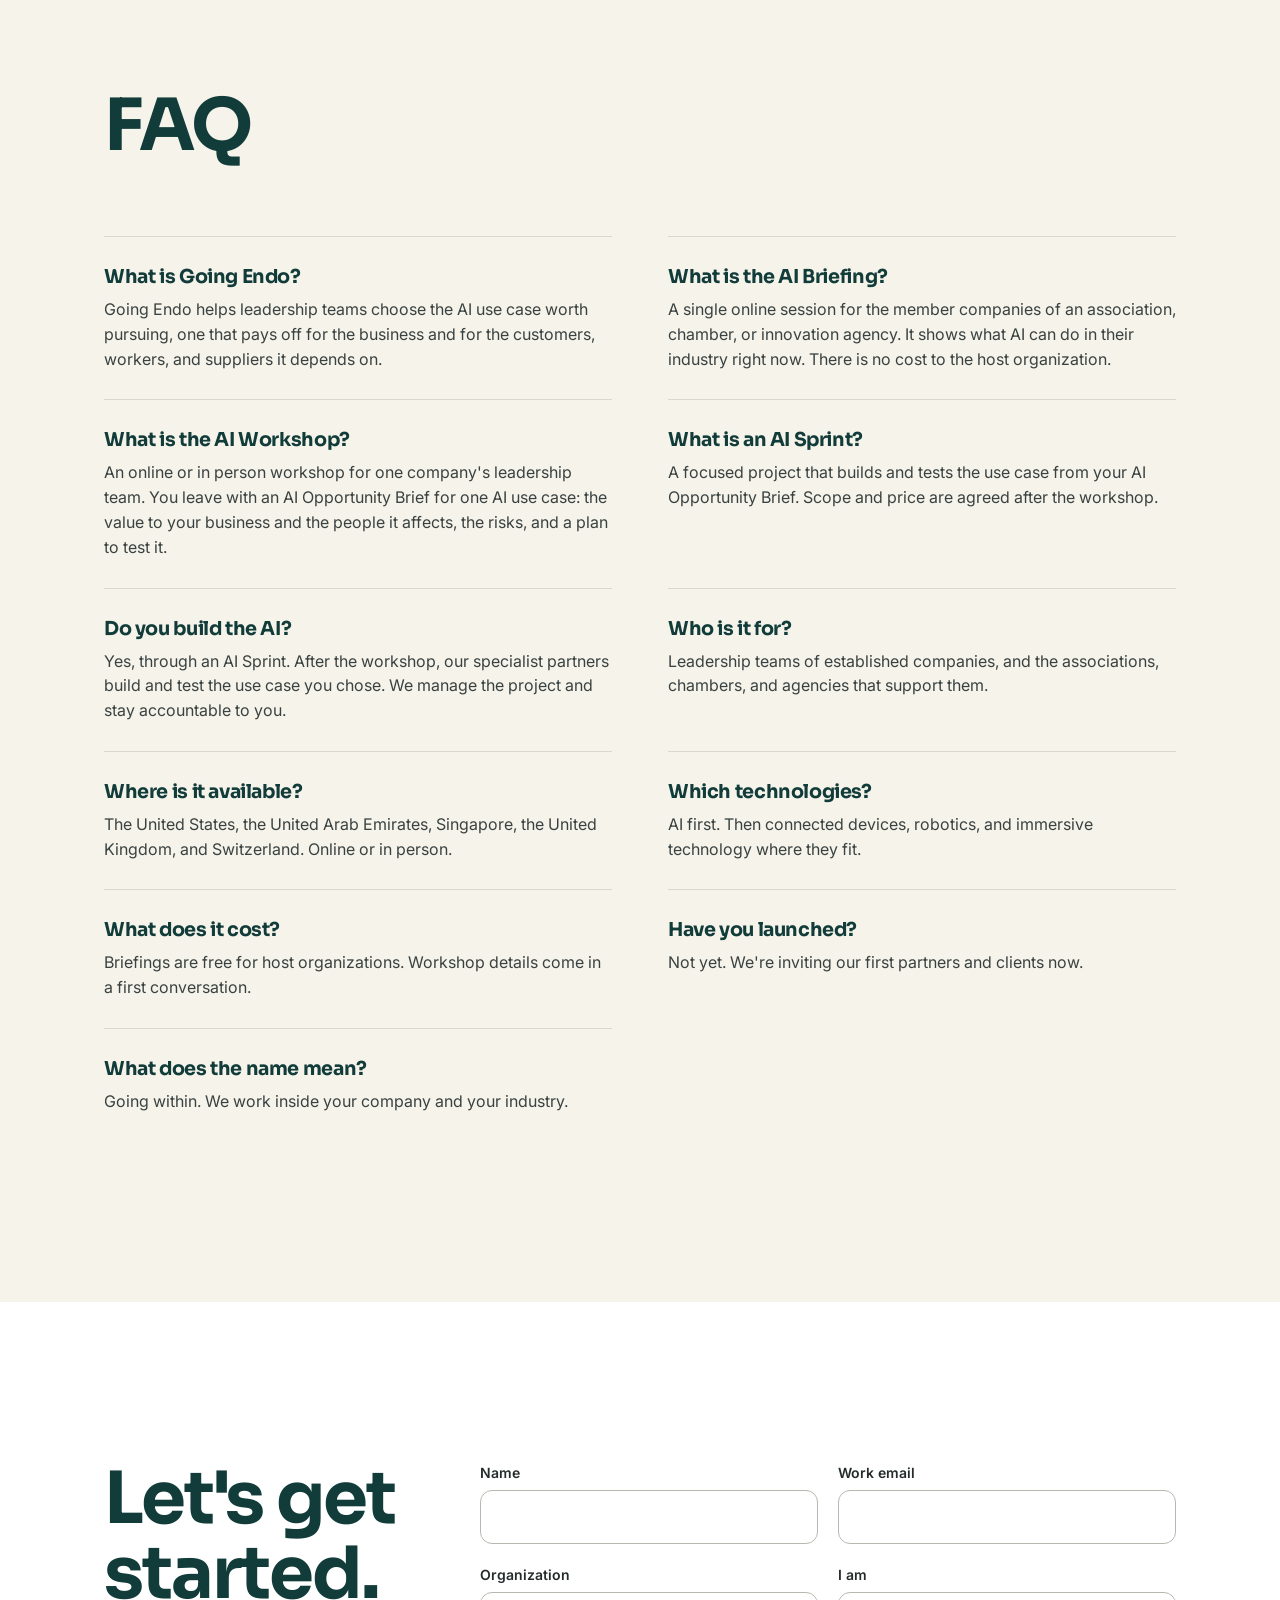
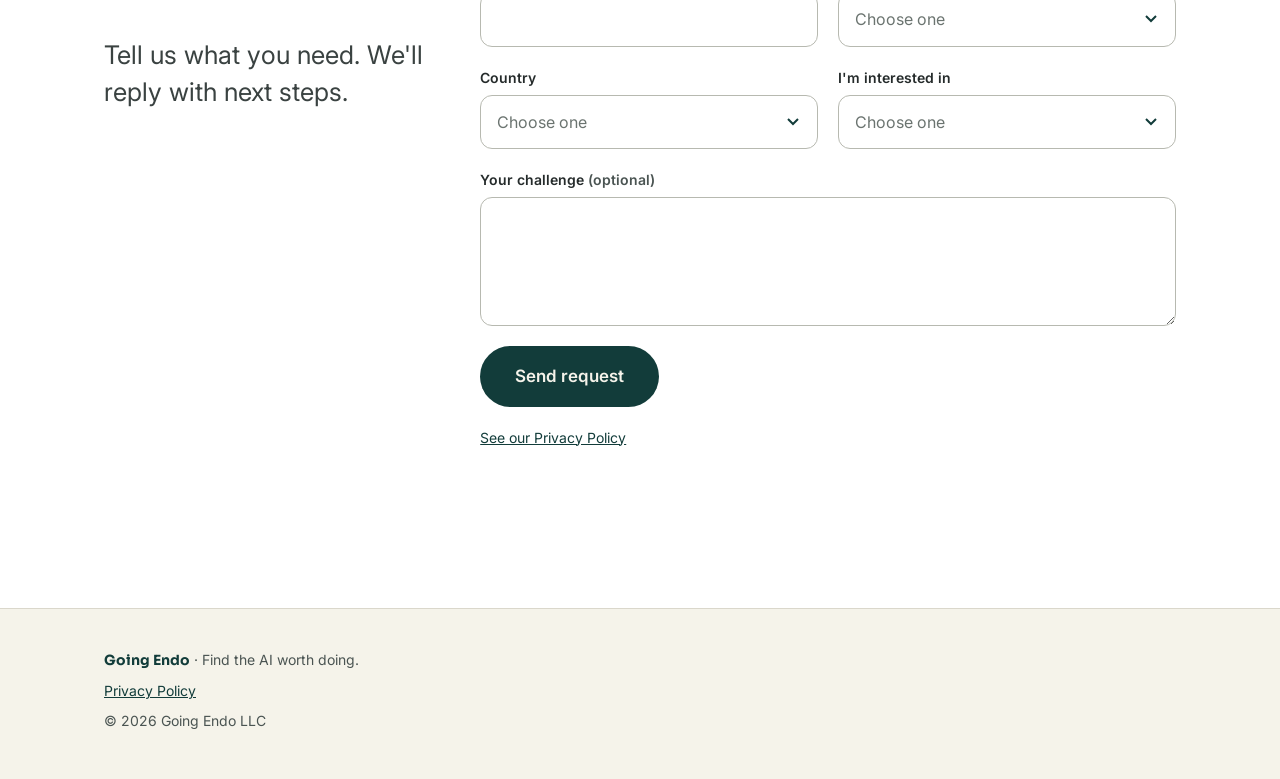
==== commit ec6769ba: "Show the three step offer: AI Briefing, AI Workshop, AI Sprint How it works becomes From question to" ====
--- a/index.html
+++ b/index.html
@@ -108,15 +108,23 @@
             "name": "What is the AI Workshop?",
             "acceptedAnswer": {
               "@type": "Answer",
-              "text": "An online or in person workshop for one company's leadership team. You leave with a written assessment of one AI use case: the value to your business and the people it affects, the risks, and a plan to test it."
-            }
-          },
-          {
-            "@type": "Question",
-            "name": "Do you build or sell technology?",
-            "acceptedAnswer": {
-              "@type": "Answer",
-              "text": "No. We help you choose. When the work needs specialists, we bring them in."
+              "text": "An online or in person workshop for one company's leadership team. You leave with an AI Opportunity Brief for one AI use case: the value to your business and the people it affects, the risks, and a plan to test it."
+            }
+          },
+          {
+            "@type": "Question",
+            "name": "What is an AI Sprint?",
+            "acceptedAnswer": {
+              "@type": "Answer",
+              "text": "A focused project that builds and tests the use case from your AI Opportunity Brief. Scope and price are agreed after the workshop."
+            }
+          },
+          {
+            "@type": "Question",
+            "name": "Do you build the AI?",
+            "acceptedAnswer": {
+              "@type": "Answer",
+              "text": "Yes, through an AI Sprint. After the workshop, our specialist partners build and test the use case you chose. We manage the project and stay accountable to you."
             }
           },
           {
@@ -217,19 +225,19 @@
     <!-- HOW IT WORKS -->
     <section id="how-it-works" class="band-white">
       <div class="wrap section">
-        <h2 class="display teal">Three steps. One clear answer.</h2>
+        <h2 class="display teal">From question to working AI.</h2>
         <ol class="steps">
           <li class="step">
-            <h3>Learn.</h3>
-            <p>See what AI can actually do in your industry today.</p>
+            <h3>AI Briefing.</h3>
+            <p>See what AI can do in your industry.</p>
           </li>
           <li class="step">
-            <h3>Choose.</h3>
-            <p>Pick the one use case that pays off for your business and the people around it.</p>
+            <h3>AI Workshop.</h3>
+            <p>Pick the one use case worth doing. Leave with your AI Opportunity Brief.</p>
           </li>
           <li class="step">
-            <h3>Plan.</h3>
-            <p>Leave with a written assessment of that use case and a plan to test it. We bring in the specialists.</p>
+            <h3>AI Sprint.</h3>
+            <p>Build it and test it with our specialists.</p>
           </li>
         </ol>
       </div>
@@ -265,7 +273,7 @@
             <p class="way-big">Decide which AI is worth doing.</p>
             <ul class="way-list">
               <li>Your leaders. Your challenges.</li>
-              <li>One use case, chosen and written up.</li>
+              <li>Your AI Opportunity Brief: the problem, the value, the smallest test.</li>
               <li>A plan to test it.</li>
             </ul>
             <a href="#contact" class="btn btn-lime" data-interest="workshop">Book a workshop</a>
@@ -280,8 +288,7 @@
       <div class="wrap section">
         <h2 class="display">On your side.</h2>
         <p class="statement light">We have no software to sell.</p>
-        <p class="statement light">Our only job is finding the use case that's right for you.</p>
-        <p class="statement">When it needs experts, we bring them in.</p>
+        <p class="statement">We help you choose the right AI first. Then we build it with trusted specialists.</p>
       </div>
     </section>
 
@@ -317,11 +324,15 @@
           </div>
           <div class="faq-item">
             <h3>What is the AI Workshop?</h3>
-            <p>An online or in person workshop for one company's leadership team. You leave with a written assessment of one AI use case: the value to your business and the people it affects, the risks, and a plan to test it.</p>
-          </div>
-          <div class="faq-item">
-            <h3>Do you build or sell technology?</h3>
-            <p>No. We help you choose. When the work needs specialists, we bring them in.</p>
+            <p>An online or in person workshop for one company's leadership team. You leave with an AI Opportunity Brief for one AI use case: the value to your business and the people it affects, the risks, and a plan to test it.</p>
+          </div>
+          <div class="faq-item">
+            <h3>What is an AI Sprint?</h3>
+            <p>A focused project that builds and tests the use case from your AI Opportunity Brief. Scope and price are agreed after the workshop.</p>
+          </div>
+          <div class="faq-item">
+            <h3>Do you build the AI?</h3>
+            <p>Yes, through an AI Sprint. After the workshop, our specialist partners build and test the use case you chose. We manage the project and stay accountable to you.</p>
           </div>
           <div class="faq-item">
             <h3>Who is it for?</h3>
@@ -410,6 +421,10 @@
                   <option>Something else</option>
                 </select>
               </div>
+            </div>
+            <div class="field" id="members-field" hidden>
+              <label for="members">Approximate number of members <span class="muted">(optional)</span></label>
+              <input id="members" name="members" type="number" min="1" step="1" inputmode="numeric" disabled>
             </div>
             <div class="field">
               <label for="message">Your challenge <span class="muted">(optional)</span></label>
--- a/styles.css
+++ b/styles.css
@@ -103,8 +103,10 @@
 .band-dark { background: var(--teal); color: var(--ivory); }
 
 /* How it works */
-.steps { list-style: none; margin: 0; padding: 0; display: grid; grid-template-columns: repeat(auto-fit, minmax(min(100%, 280px), 1fr)); gap: 56px 48px; }
-.step h3 { font-size: clamp(2rem, 3.6vw, 2.75rem); color: var(--teal); letter-spacing: -0.03em; margin-bottom: 14px; }
+.steps { list-style: none; margin: 0; padding: 0; counter-reset: step; display: grid; grid-template-columns: repeat(auto-fit, minmax(min(100%, 280px), 1fr)); gap: 56px 48px; }
+.step { counter-increment: step; }
+.step h3 { font-size: clamp(1.75rem, 2.6vw, 2.25rem); color: var(--teal); letter-spacing: -0.03em; margin-bottom: 14px; }
+.step h3::before { content: counter(step) ". "; color: var(--sage); }
 .step p { font-size: 1.125rem; color: var(--muted); max-width: 22rem; }
 
 /* Centered statements */
@@ -161,8 +163,9 @@
 .row { display: flex; flex-wrap: wrap; gap: 20px; }
 .row .field { flex: 1 1 200px; }
 .field { display: flex; flex-direction: column; gap: 6px; }
+.field[hidden] { display: none; }
 label { font-size: 0.875rem; font-weight: 600; }
-input[type="text"], input[type="email"], select, textarea {
+input[type="text"], input[type="email"], input[type="number"], select, textarea {
   font: inherit; padding: 14px 16px; border: 1.5px solid #B7B9B0; border-radius: 12px;
   background: var(--white); color: var(--graphite); min-height: 52px; width: 100%;
 }
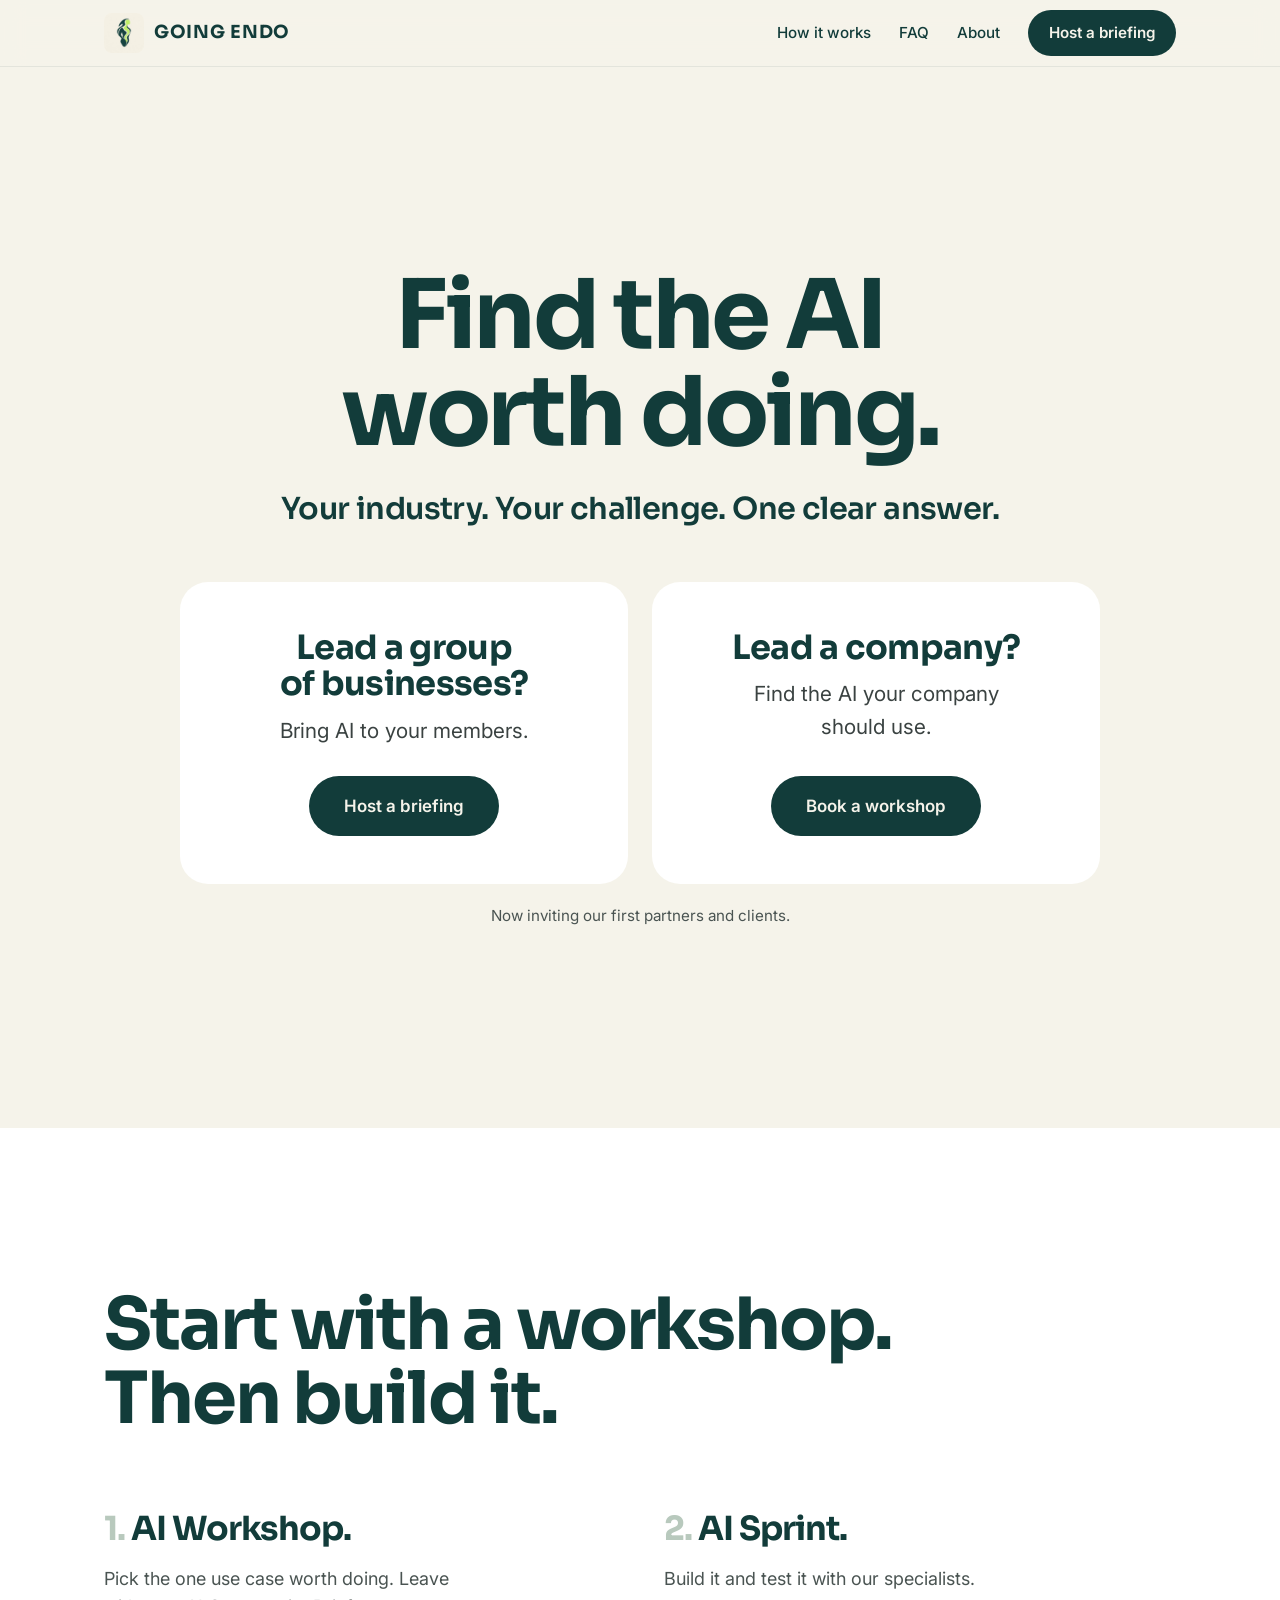
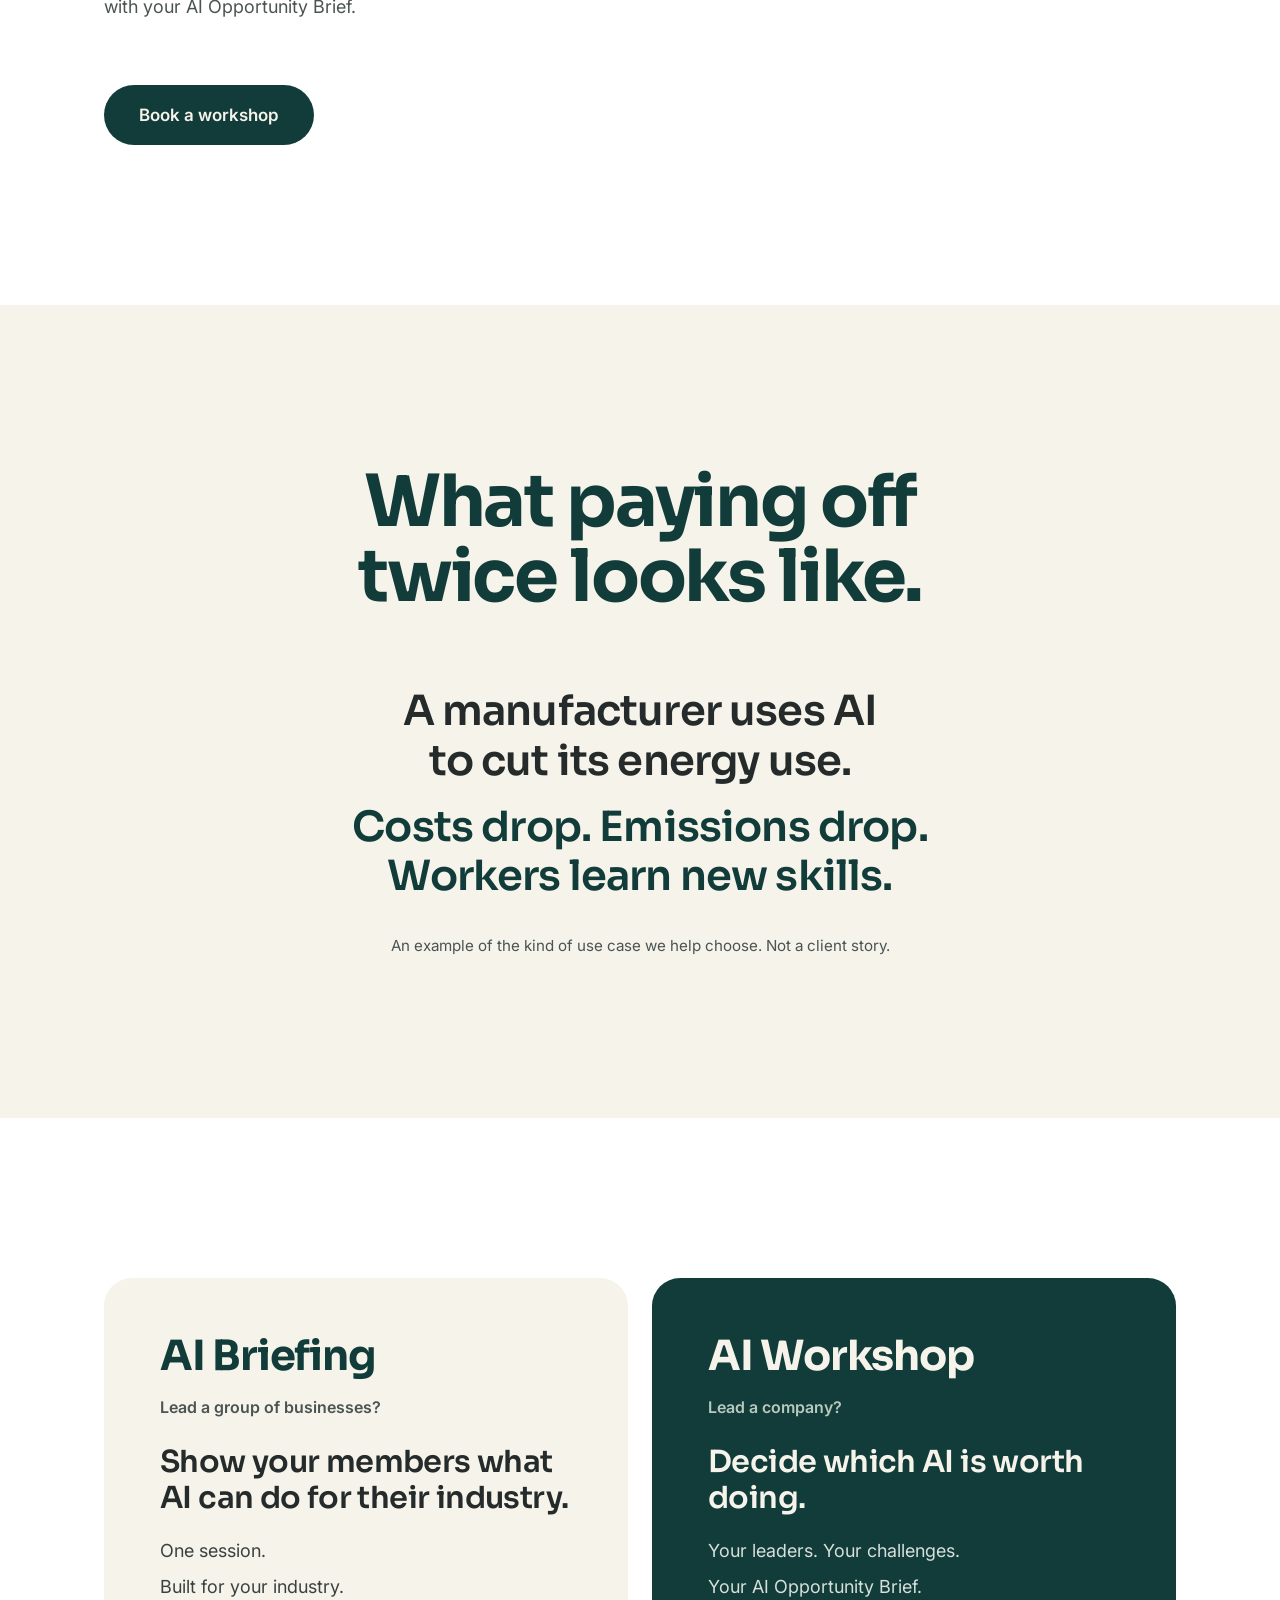
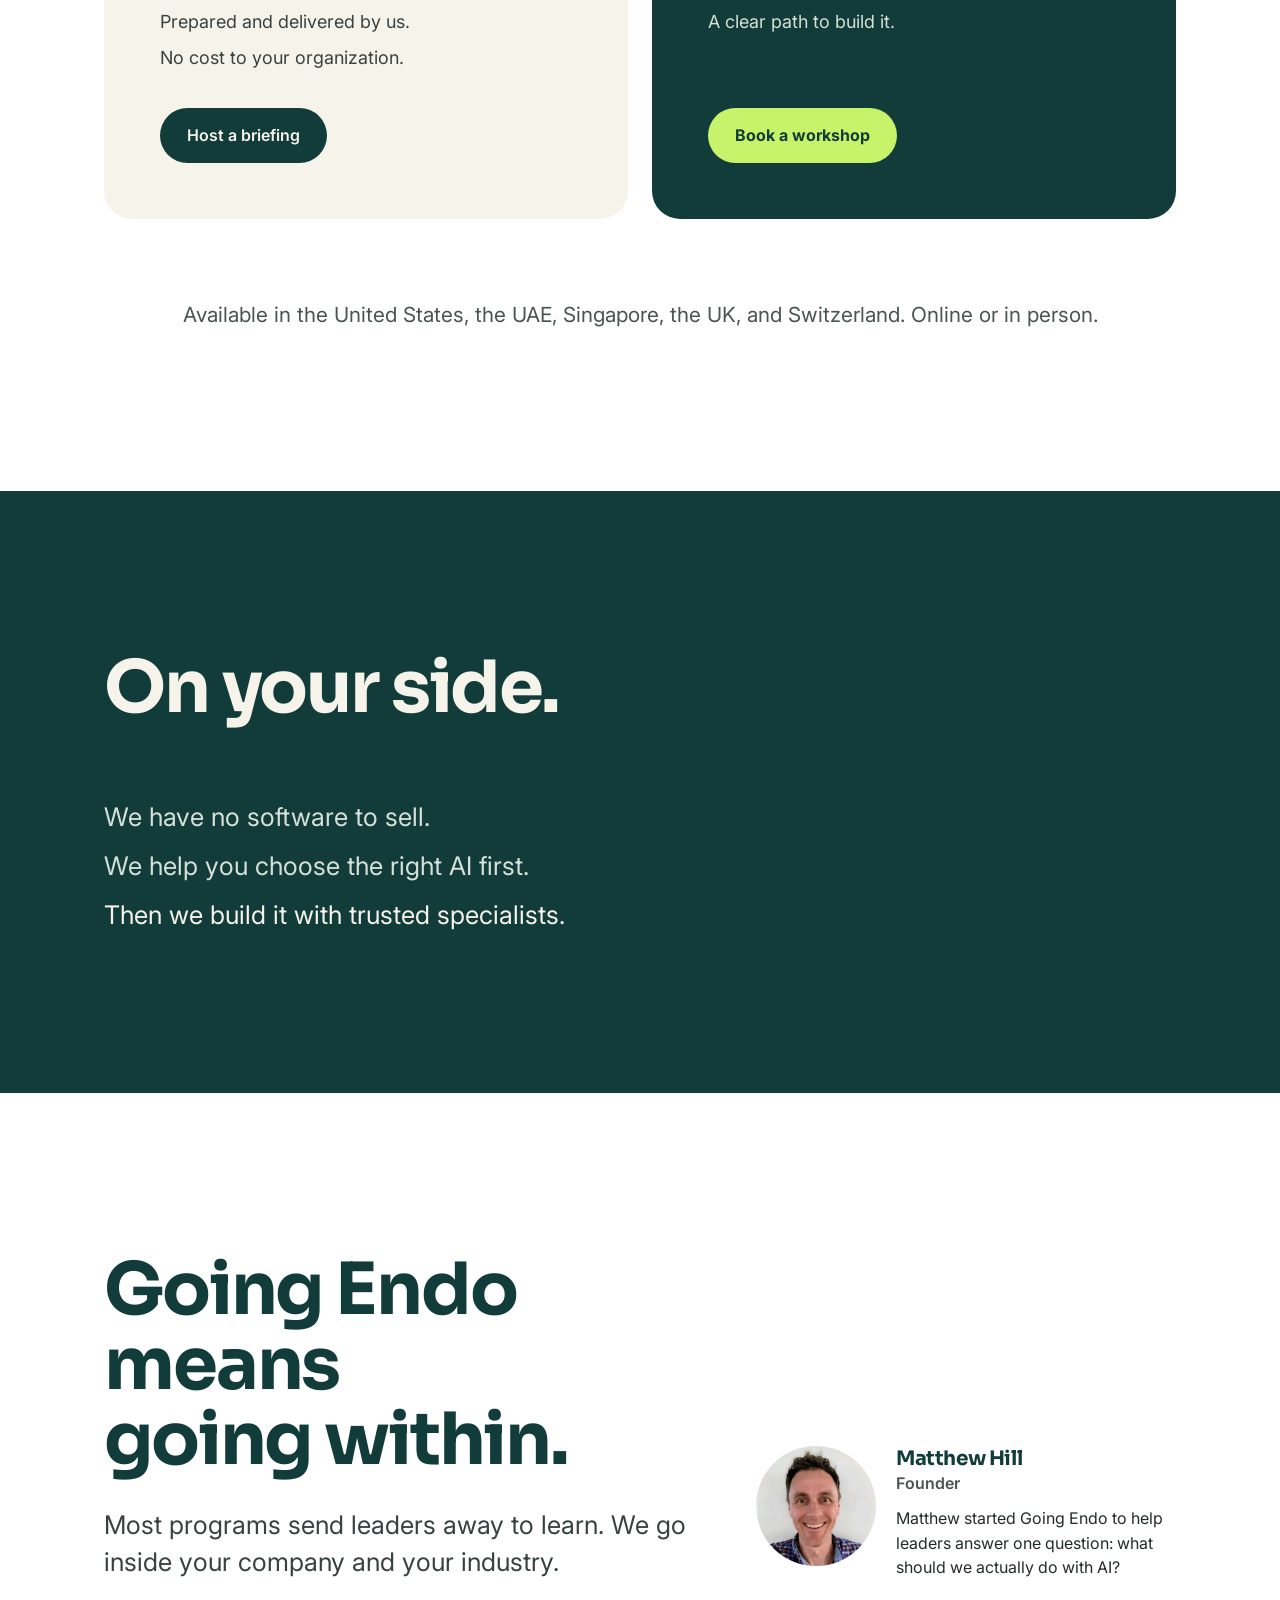
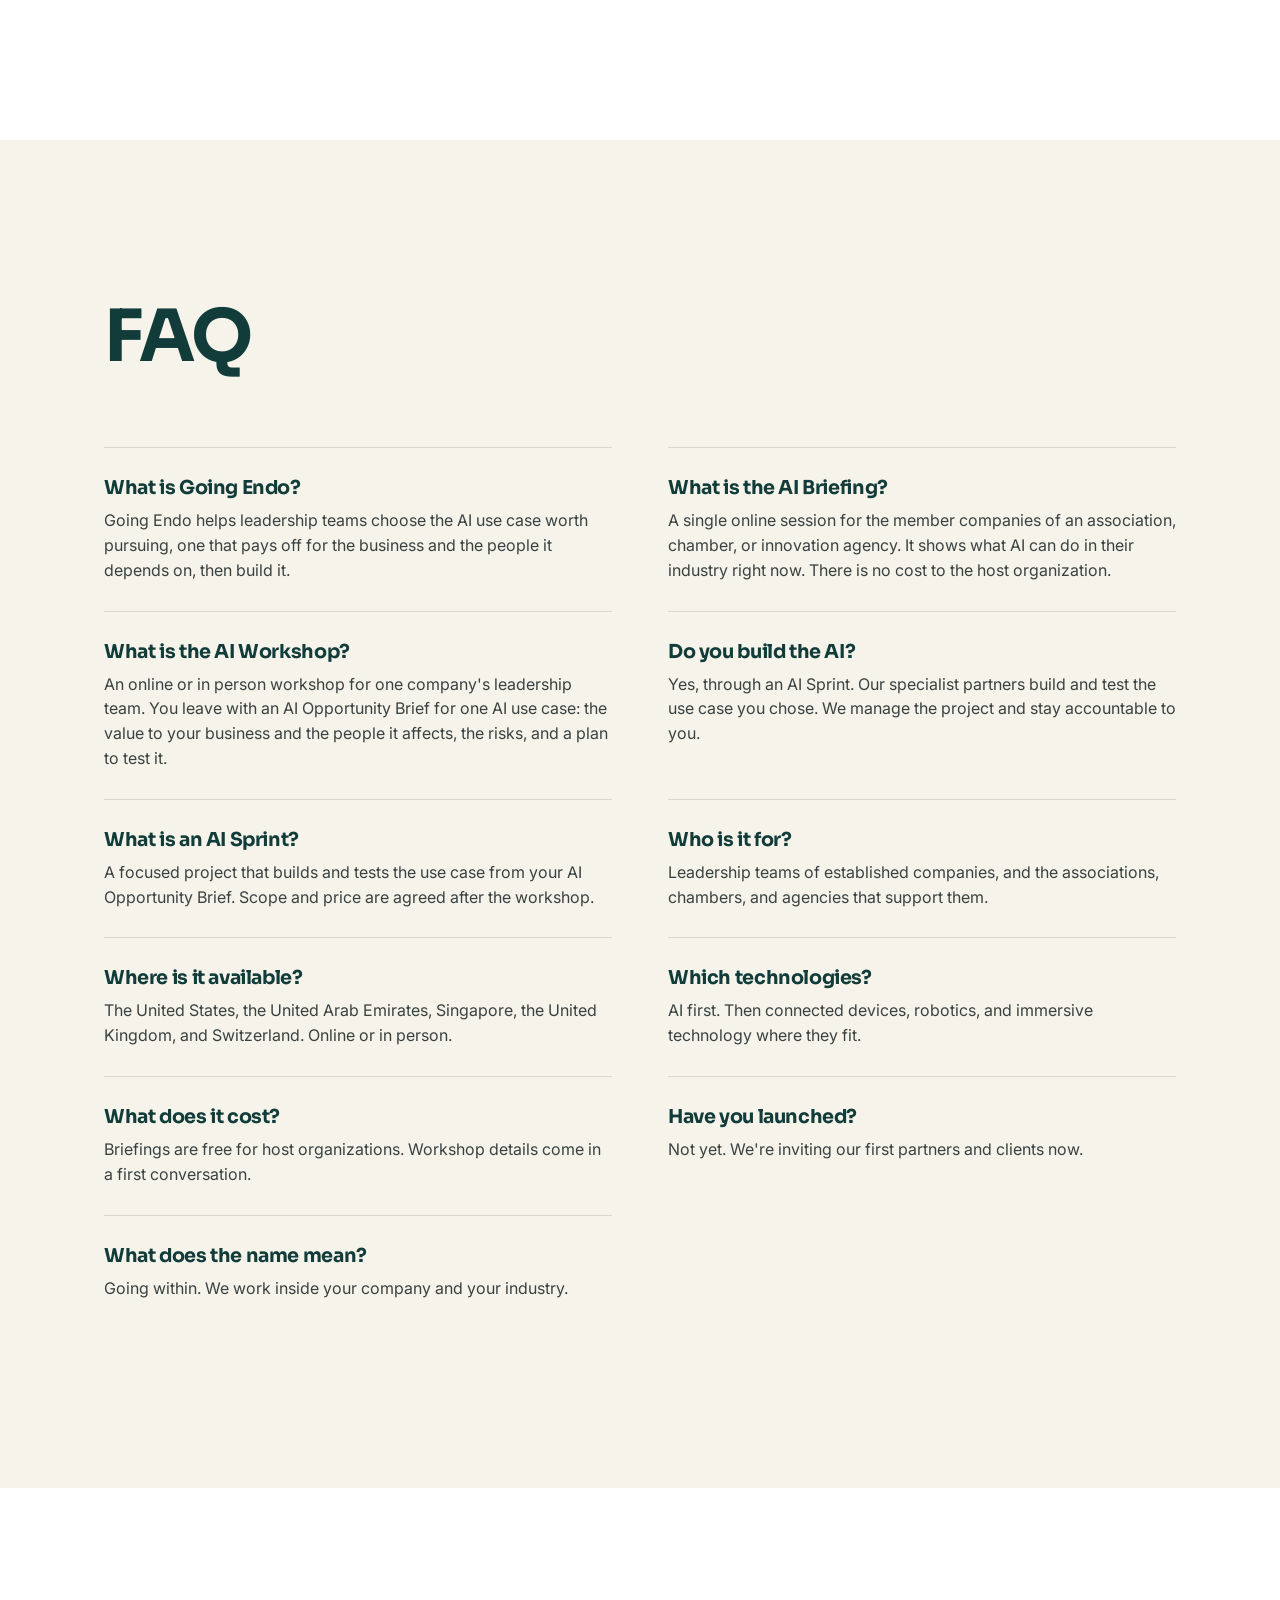
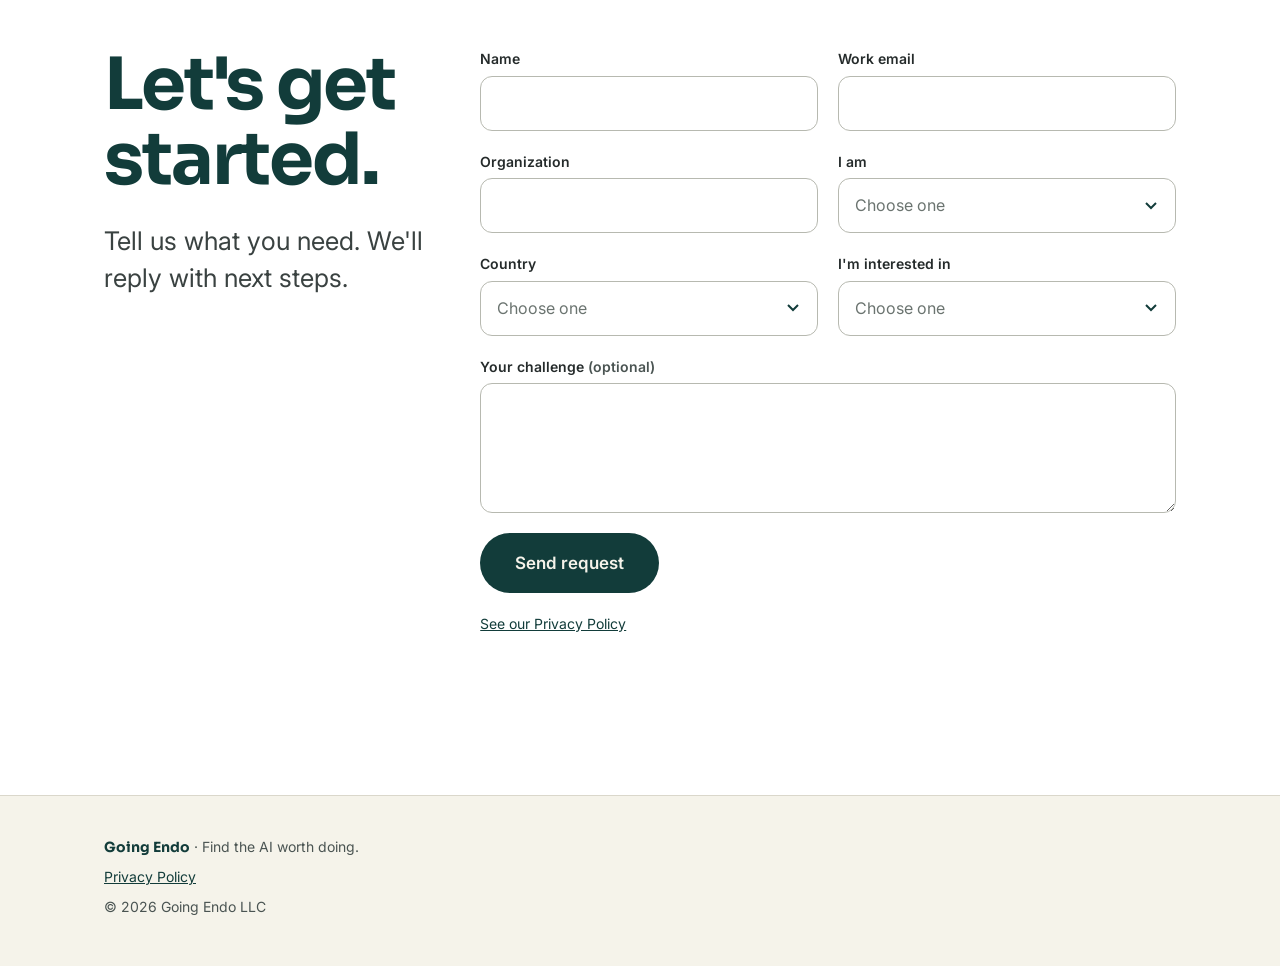
==== commit 923294ec: "Lead How it works with the workshop, then the sprint How it works becomes Start with a workshop. The" ====
--- a/index.html
+++ b/index.html
@@ -92,7 +92,7 @@
             "name": "What is Going Endo?",
             "acceptedAnswer": {
               "@type": "Answer",
-              "text": "Going Endo helps leadership teams choose the AI use case worth pursuing, one that pays off for the business and for the customers, workers, and suppliers it depends on."
+              "text": "Going Endo helps leadership teams choose the AI use case worth pursuing, one that pays off for the business and the people it depends on, then build it."
             }
           },
           {
@@ -113,18 +113,18 @@
           },
           {
             "@type": "Question",
+            "name": "Do you build the AI?",
+            "acceptedAnswer": {
+              "@type": "Answer",
+              "text": "Yes, through an AI Sprint. Our specialist partners build and test the use case you chose. We manage the project and stay accountable to you."
+            }
+          },
+          {
+            "@type": "Question",
             "name": "What is an AI Sprint?",
             "acceptedAnswer": {
               "@type": "Answer",
               "text": "A focused project that builds and tests the use case from your AI Opportunity Brief. Scope and price are agreed after the workshop."
-            }
-          },
-          {
-            "@type": "Question",
-            "name": "Do you build the AI?",
-            "acceptedAnswer": {
-              "@type": "Answer",
-              "text": "Yes, through an AI Sprint. After the workshop, our specialist partners build and test the use case you chose. We manage the project and stay accountable to you."
             }
           },
           {
@@ -225,12 +225,8 @@
     <!-- HOW IT WORKS -->
     <section id="how-it-works" class="band-white">
       <div class="wrap section">
-        <h2 class="display teal">From question to working AI.</h2>
+        <h2 class="display teal">Start with a workshop. Then build it.</h2>
         <ol class="steps">
-          <li class="step">
-            <h3>AI Briefing.</h3>
-            <p>See what AI can do in your industry.</p>
-          </li>
           <li class="step">
             <h3>AI Workshop.</h3>
             <p>Pick the one use case worth doing. Leave with your AI Opportunity Brief.</p>
@@ -240,6 +236,9 @@
             <p>Build it and test it with our specialists.</p>
           </li>
         </ol>
+        <div class="steps-cta">
+          <a href="#contact" class="btn btn-dark btn-lg" data-interest="workshop">Book a workshop</a>
+        </div>
       </div>
     </section>
 
@@ -273,8 +272,8 @@
             <p class="way-big">Decide which AI is worth doing.</p>
             <ul class="way-list">
               <li>Your leaders. Your challenges.</li>
-              <li>Your AI Opportunity Brief: the problem, the value, the smallest test.</li>
-              <li>A plan to test it.</li>
+              <li>Your AI Opportunity Brief.</li>
+              <li>A clear path to build it.</li>
             </ul>
             <a href="#contact" class="btn btn-lime" data-interest="workshop">Book a workshop</a>
           </article>
@@ -288,7 +287,8 @@
       <div class="wrap section">
         <h2 class="display">On your side.</h2>
         <p class="statement light">We have no software to sell.</p>
-        <p class="statement">We help you choose the right AI first. Then we build it with trusted specialists.</p>
+        <p class="statement light">We help you choose the right AI first.</p>
+        <p class="statement">Then we build it with trusted specialists.</p>
       </div>
     </section>
 
@@ -316,7 +316,7 @@
       <div class="faq">
           <div class="faq-item">
             <h3>What is Going Endo?</h3>
-            <p>Going Endo helps leadership teams choose the AI use case worth pursuing, one that pays off for the business and for the customers, workers, and suppliers it depends on.</p>
+            <p>Going Endo helps leadership teams choose the AI use case worth pursuing, one that pays off for the business and the people it depends on, then build it.</p>
           </div>
           <div class="faq-item">
             <h3>What is the AI Briefing?</h3>
@@ -327,12 +327,12 @@
             <p>An online or in person workshop for one company's leadership team. You leave with an AI Opportunity Brief for one AI use case: the value to your business and the people it affects, the risks, and a plan to test it.</p>
           </div>
           <div class="faq-item">
+            <h3>Do you build the AI?</h3>
+            <p>Yes, through an AI Sprint. Our specialist partners build and test the use case you chose. We manage the project and stay accountable to you.</p>
+          </div>
+          <div class="faq-item">
             <h3>What is an AI Sprint?</h3>
             <p>A focused project that builds and tests the use case from your AI Opportunity Brief. Scope and price are agreed after the workshop.</p>
-          </div>
-          <div class="faq-item">
-            <h3>Do you build the AI?</h3>
-            <p>Yes, through an AI Sprint. After the workshop, our specialist partners build and test the use case you chose. We manage the project and stay accountable to you.</p>
           </div>
           <div class="faq-item">
             <h3>Who is it for?</h3>
--- a/styles.css
+++ b/styles.css
@@ -107,6 +107,7 @@
 .step { counter-increment: step; }
 .step h3 { font-size: clamp(1.75rem, 2.6vw, 2.25rem); color: var(--teal); letter-spacing: -0.03em; margin-bottom: 14px; }
 .step h3::before { content: counter(step) ". "; color: var(--sage); }
+.steps-cta { margin-top: clamp(40px, 6vw, 64px); }
 .step p { font-size: 1.125rem; color: var(--muted); max-width: 22rem; }
 
 /* Centered statements */
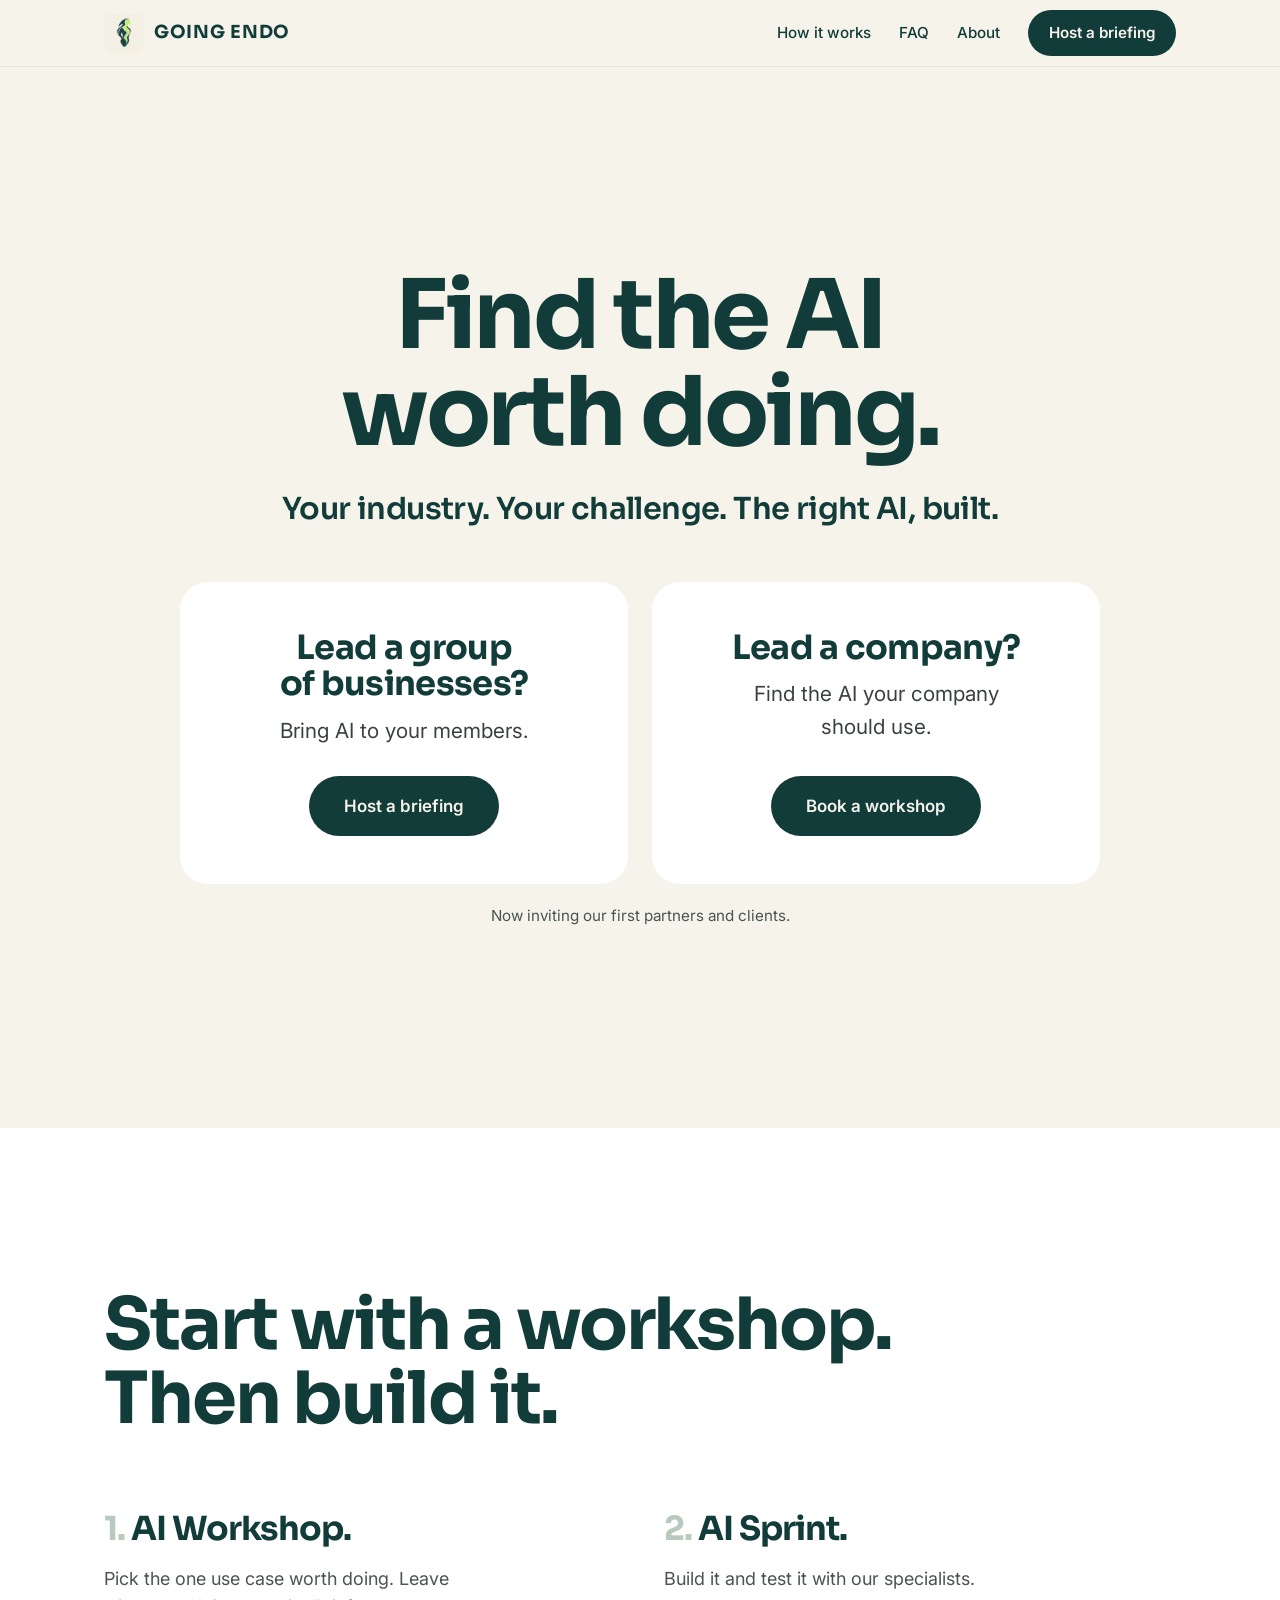
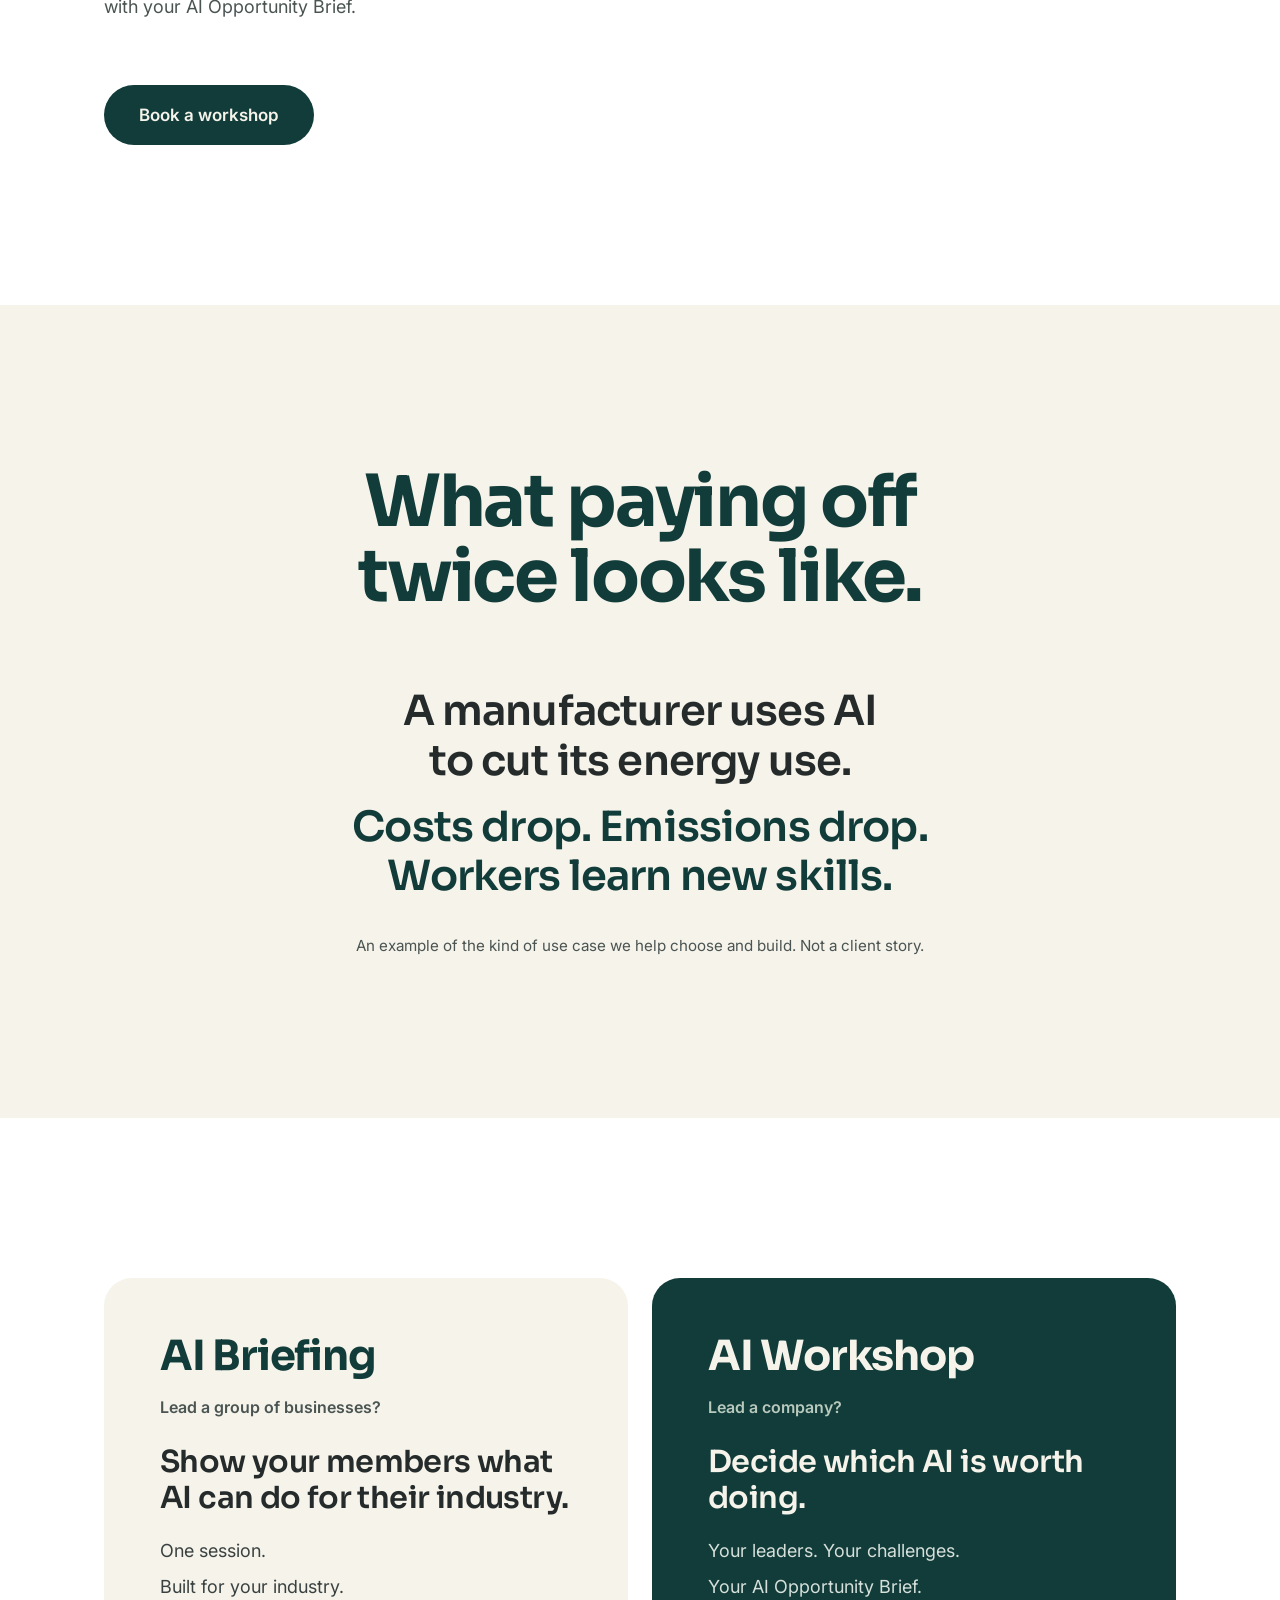
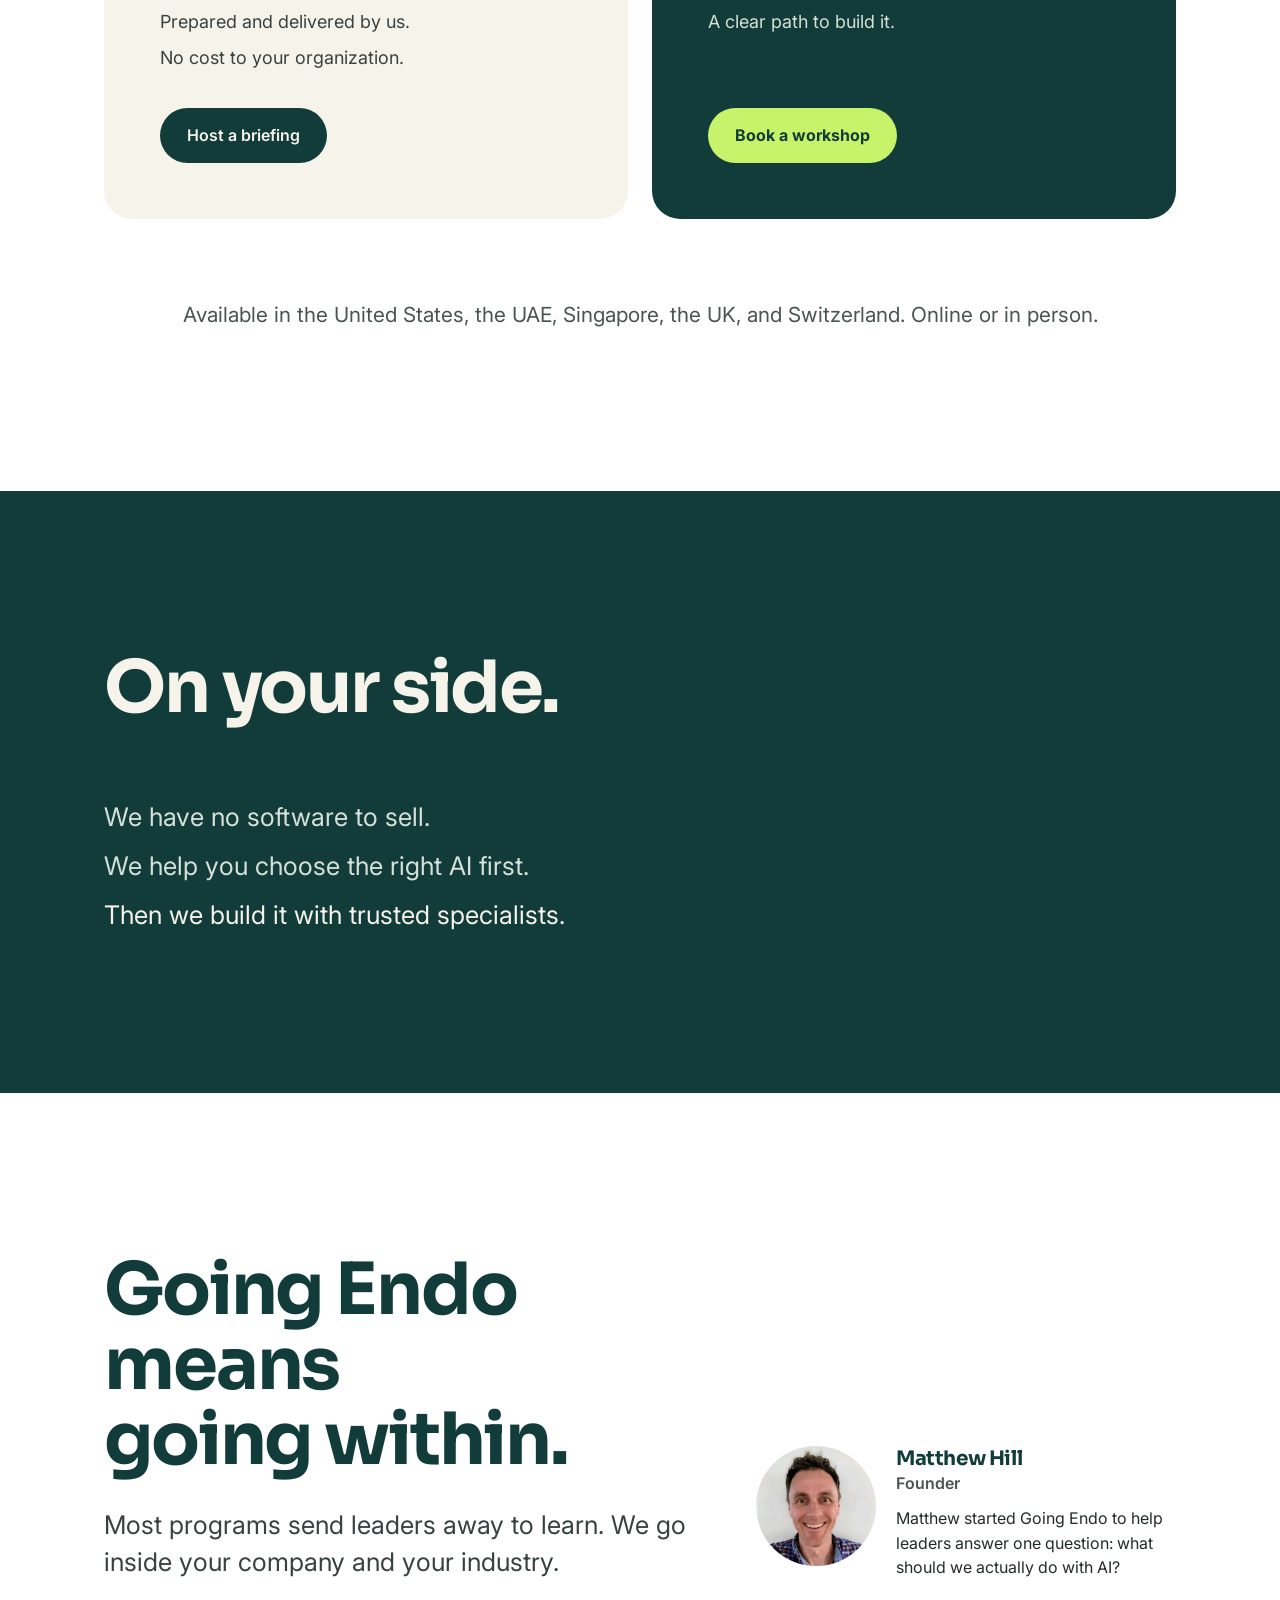
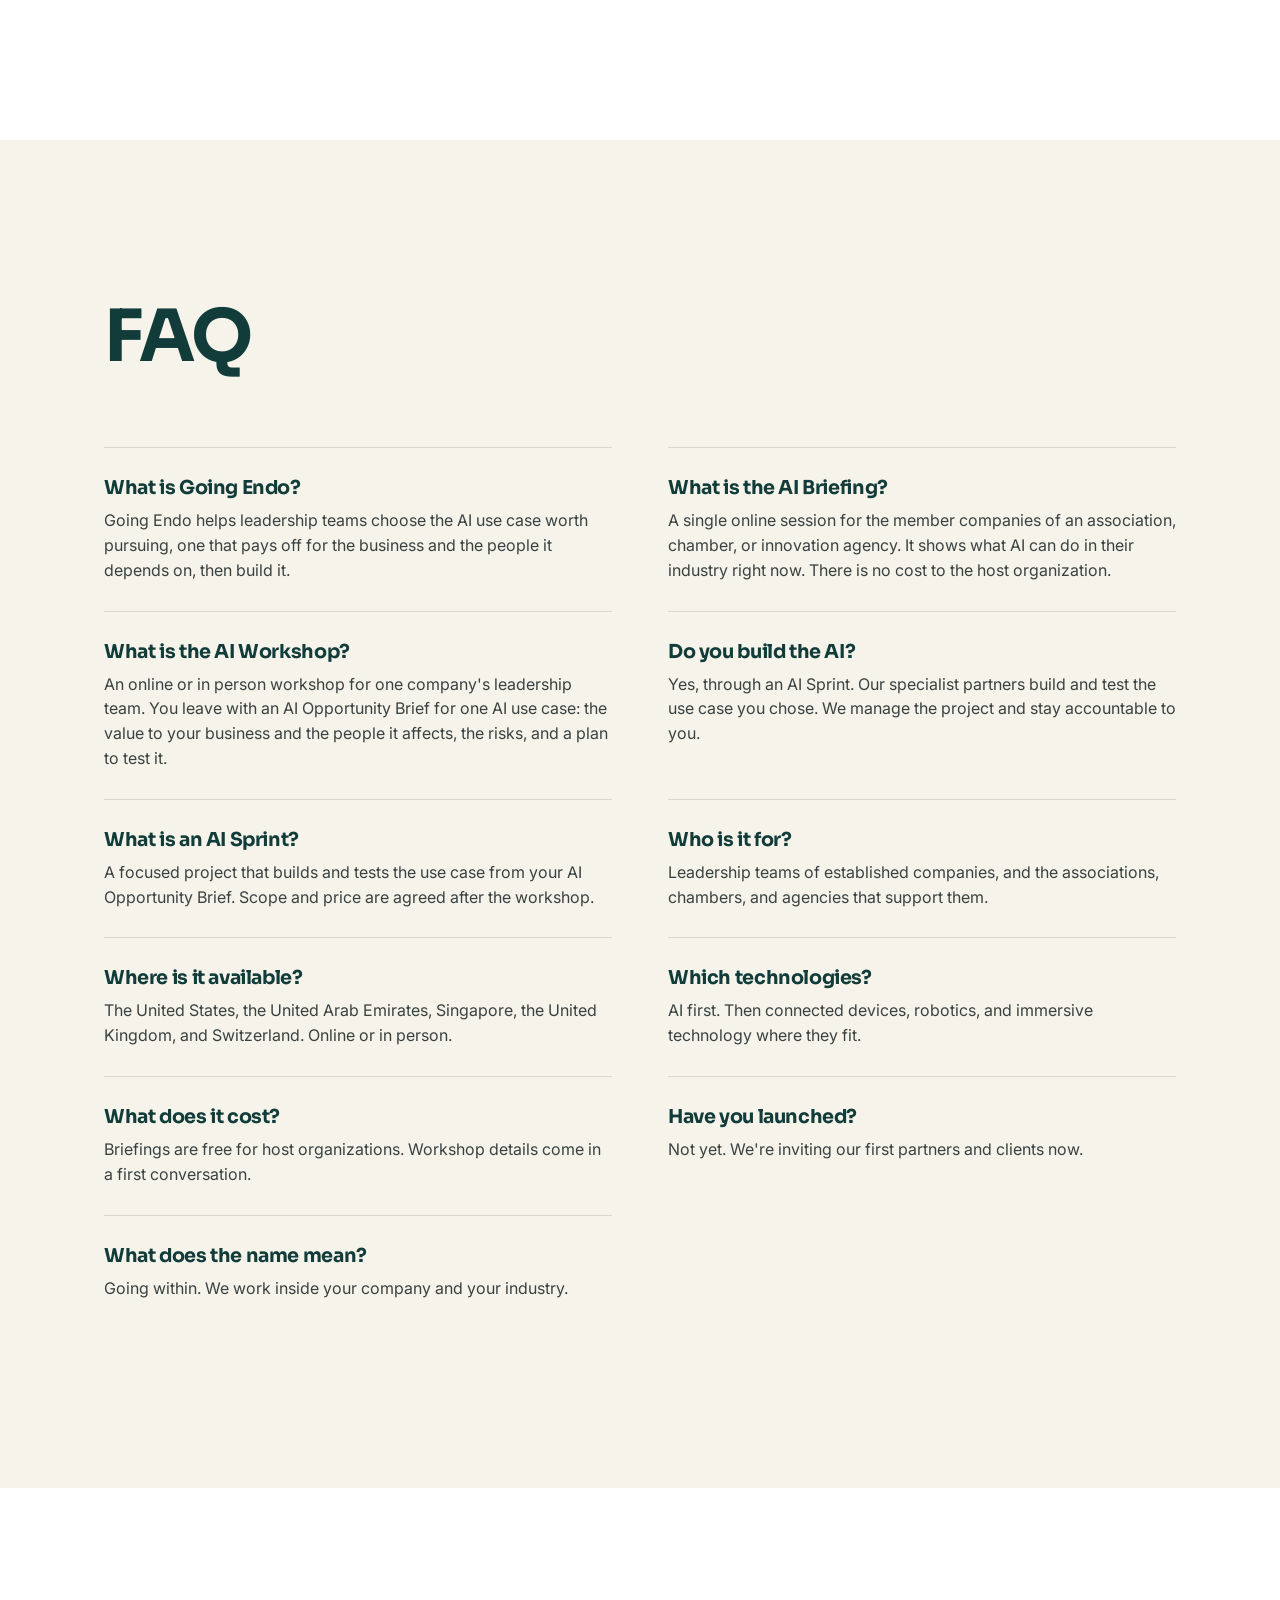
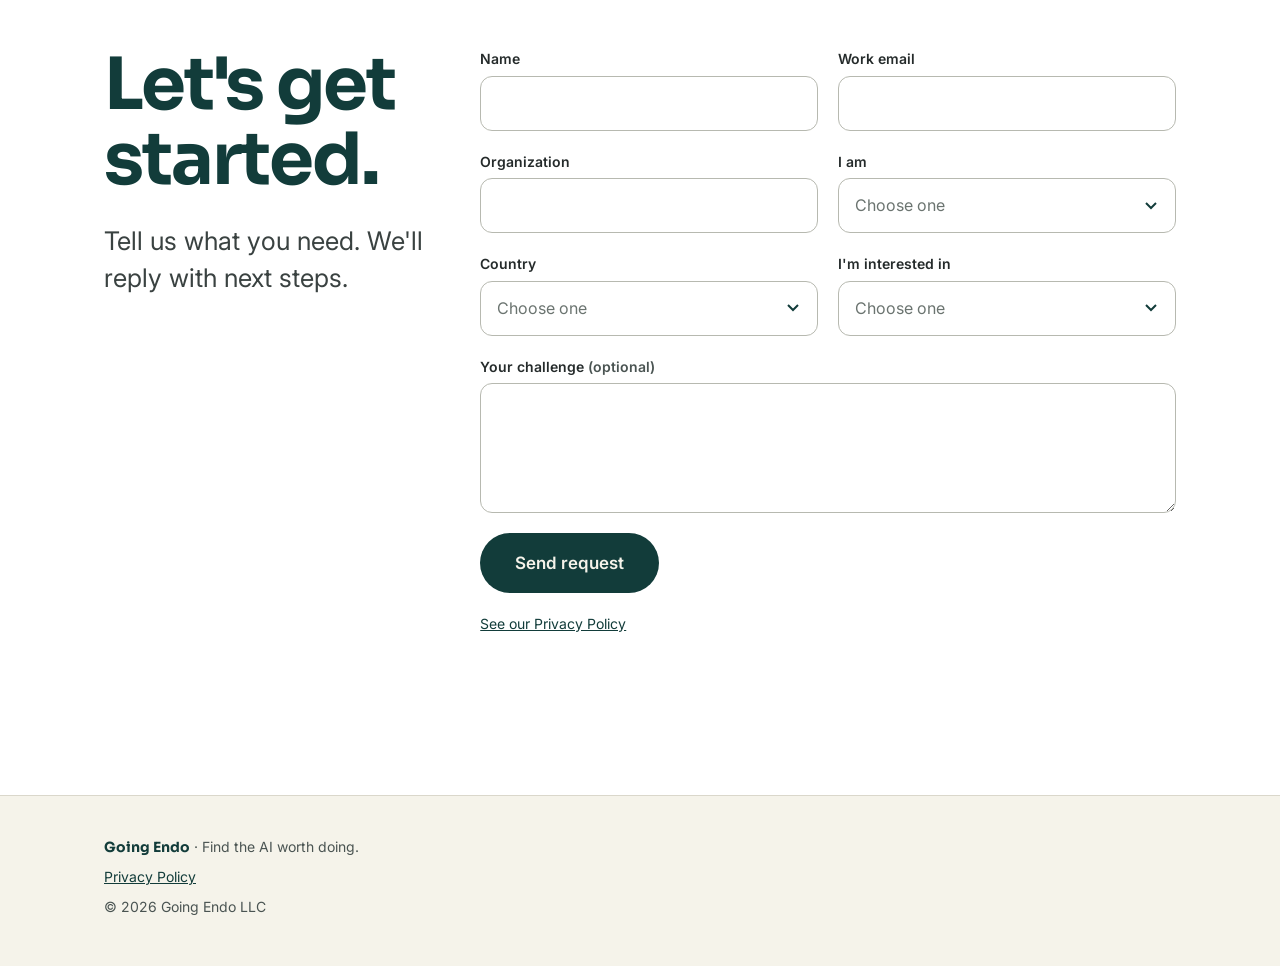
==== commit 2aa39afc: "Update hero tagline and example note Hero tagline now reads Your industry. Your challenge. The right" ====
--- a/index.html
+++ b/index.html
@@ -206,7 +206,7 @@
     <!-- HERO -->
     <section id="top" class="wrap hero">
       <h1>Find the AI worth doing.</h1>
-      <p class="hero-sub">Your industry. Your challenge. One clear answer.</p>
+      <p class="hero-sub">Your industry. Your challenge. The right AI, built.</p>
       <div class="paths">
         <div class="path">
           <h2>Lead a group of businesses?</h2>
@@ -247,7 +247,7 @@
       <h2 class="display teal">What paying off twice looks like.</h2>
       <p class="statement-lg">A manufacturer uses AI to cut its energy use.</p>
       <p class="statement-accent">Costs drop. Emissions drop. Workers learn new skills.</p>
-      <p class="fine">An example of the kind of use case we help choose. Not a client story.</p>
+      <p class="fine">An example of the kind of use case we help choose and build. Not a client story.</p>
     </section>
 
     <!-- TWO WAYS IN -->
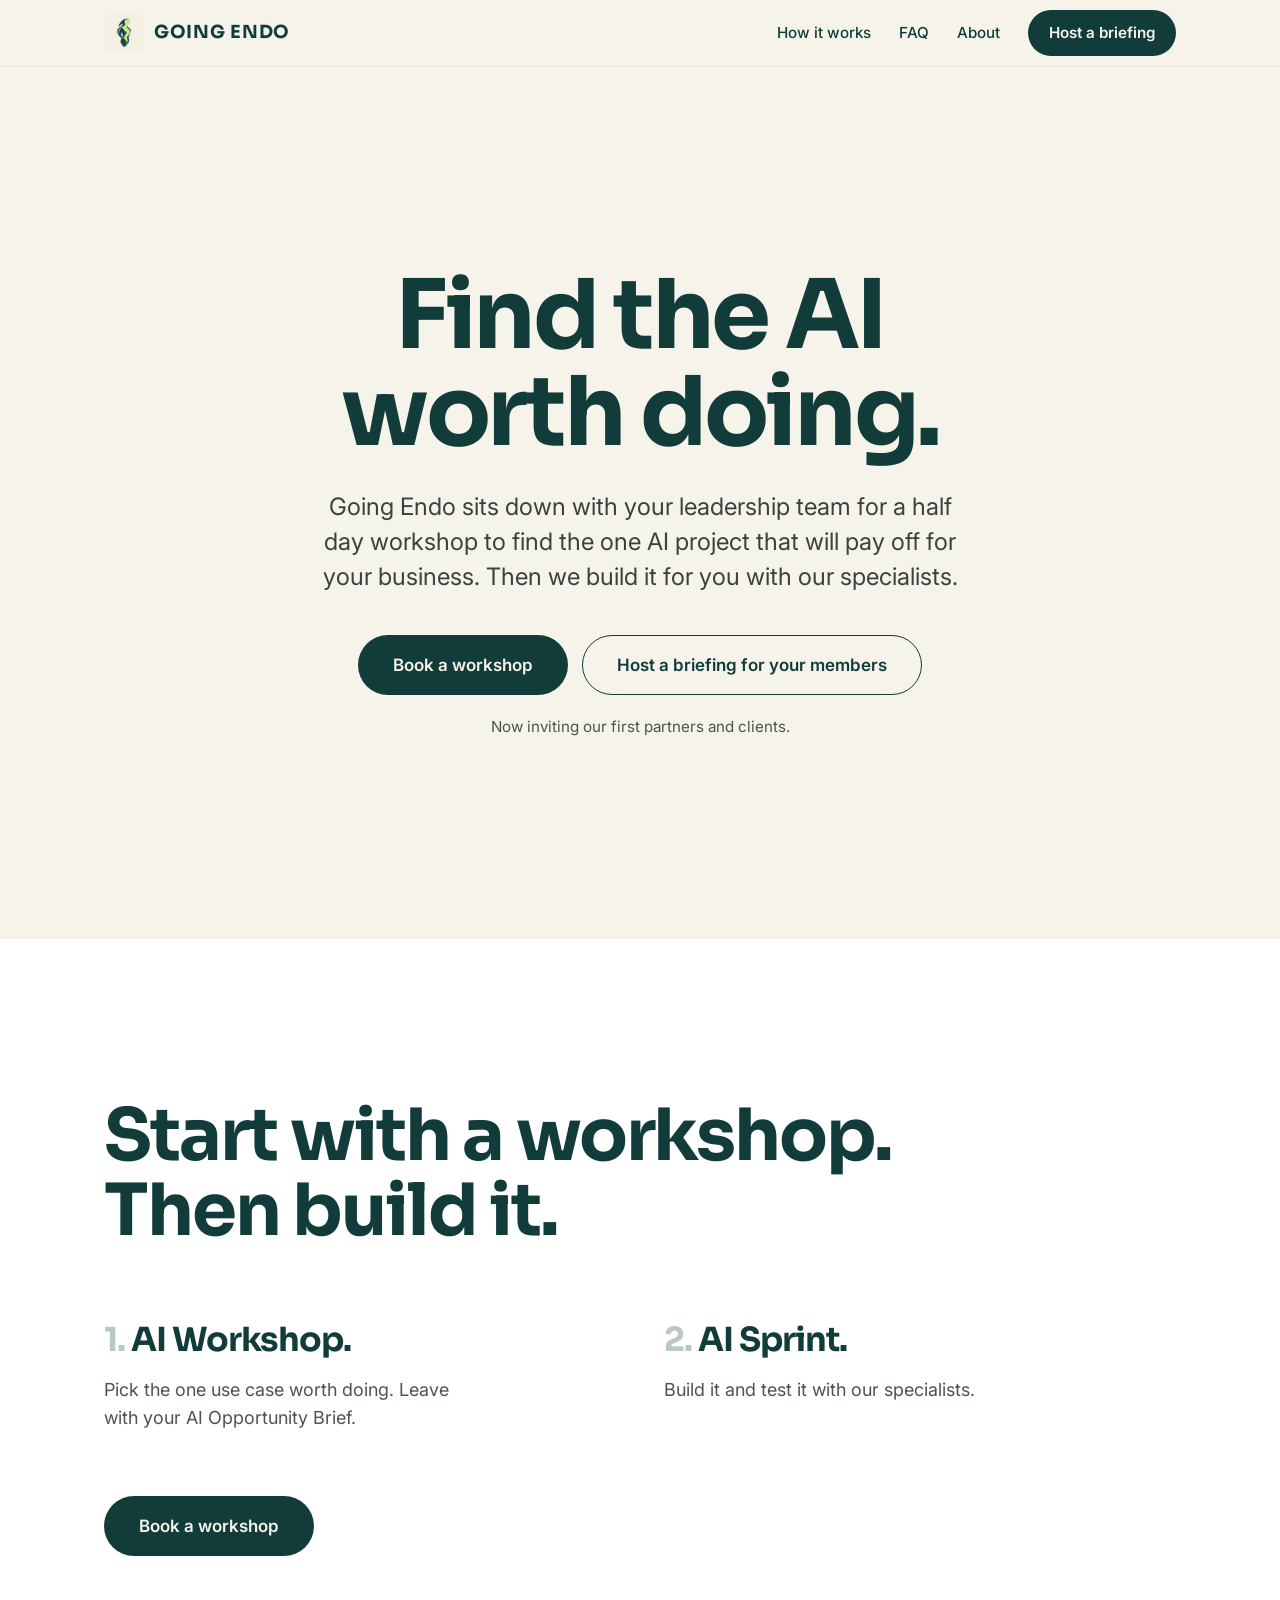
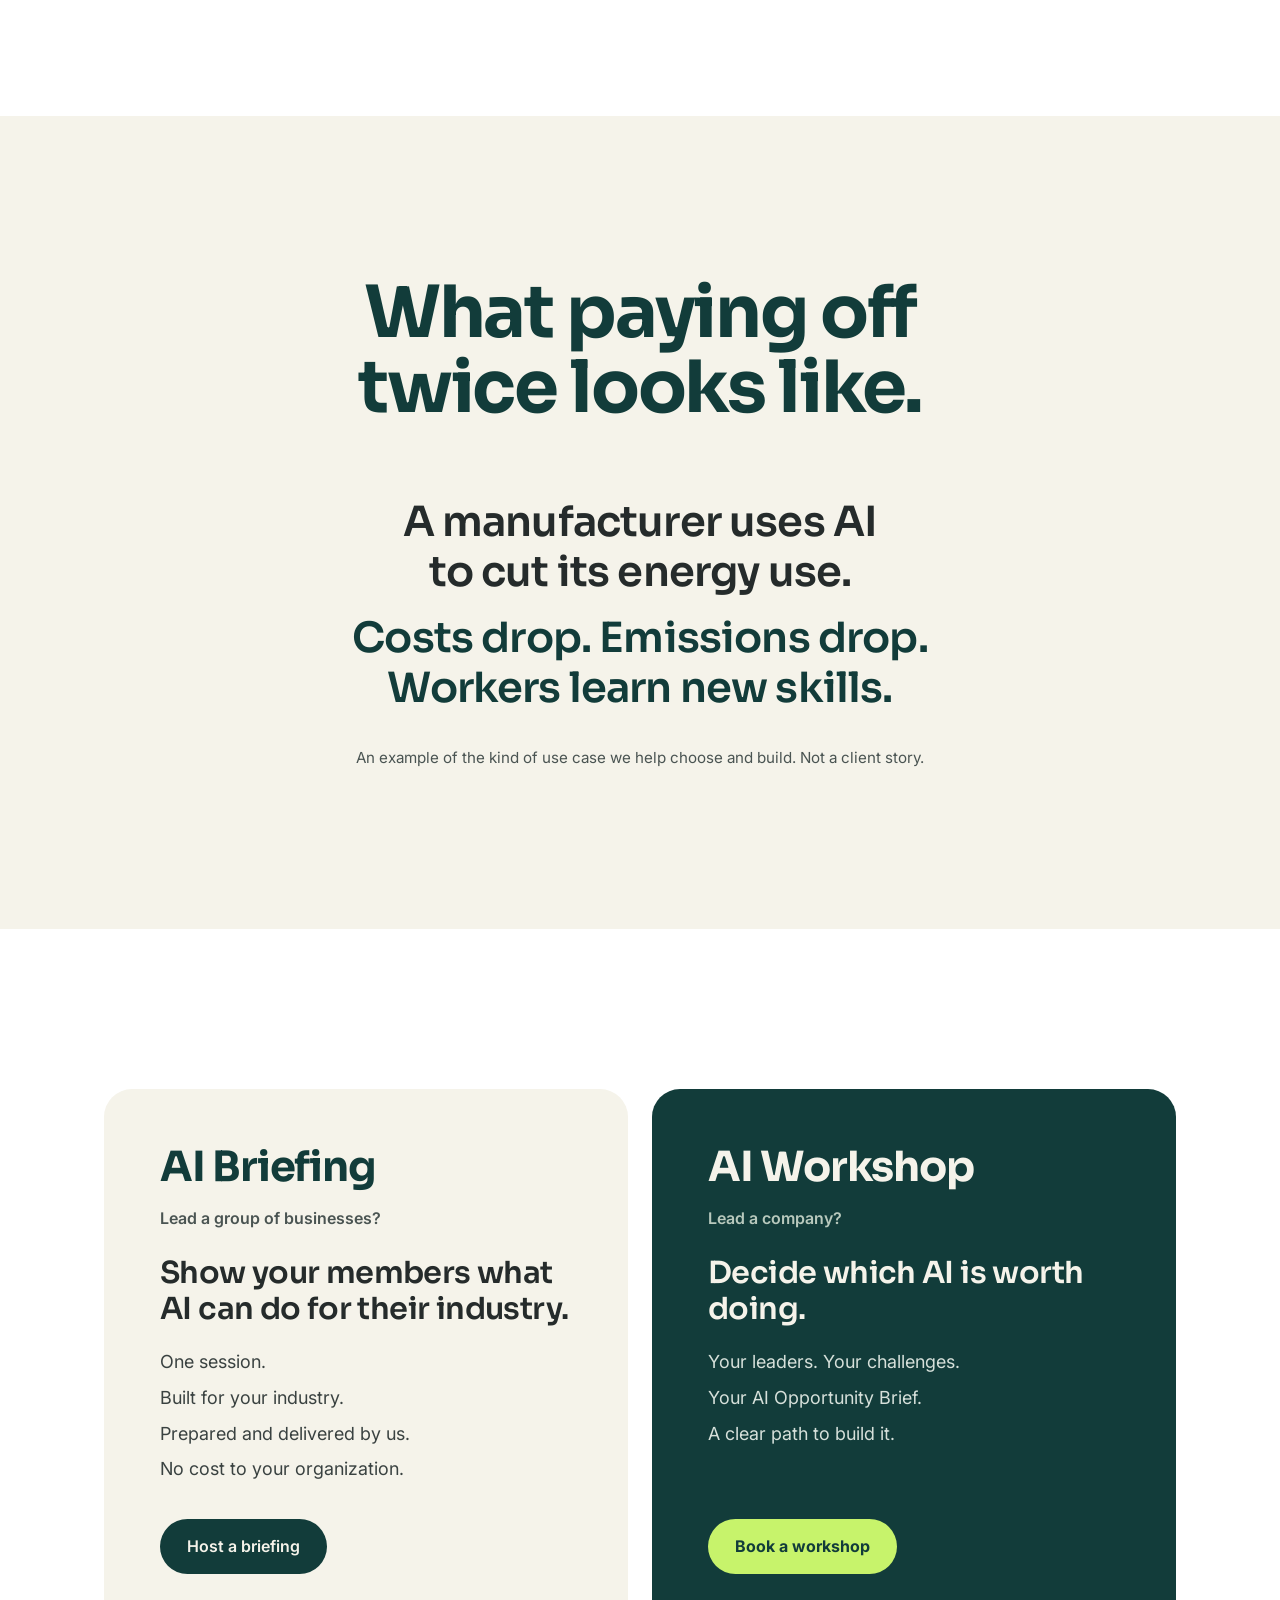
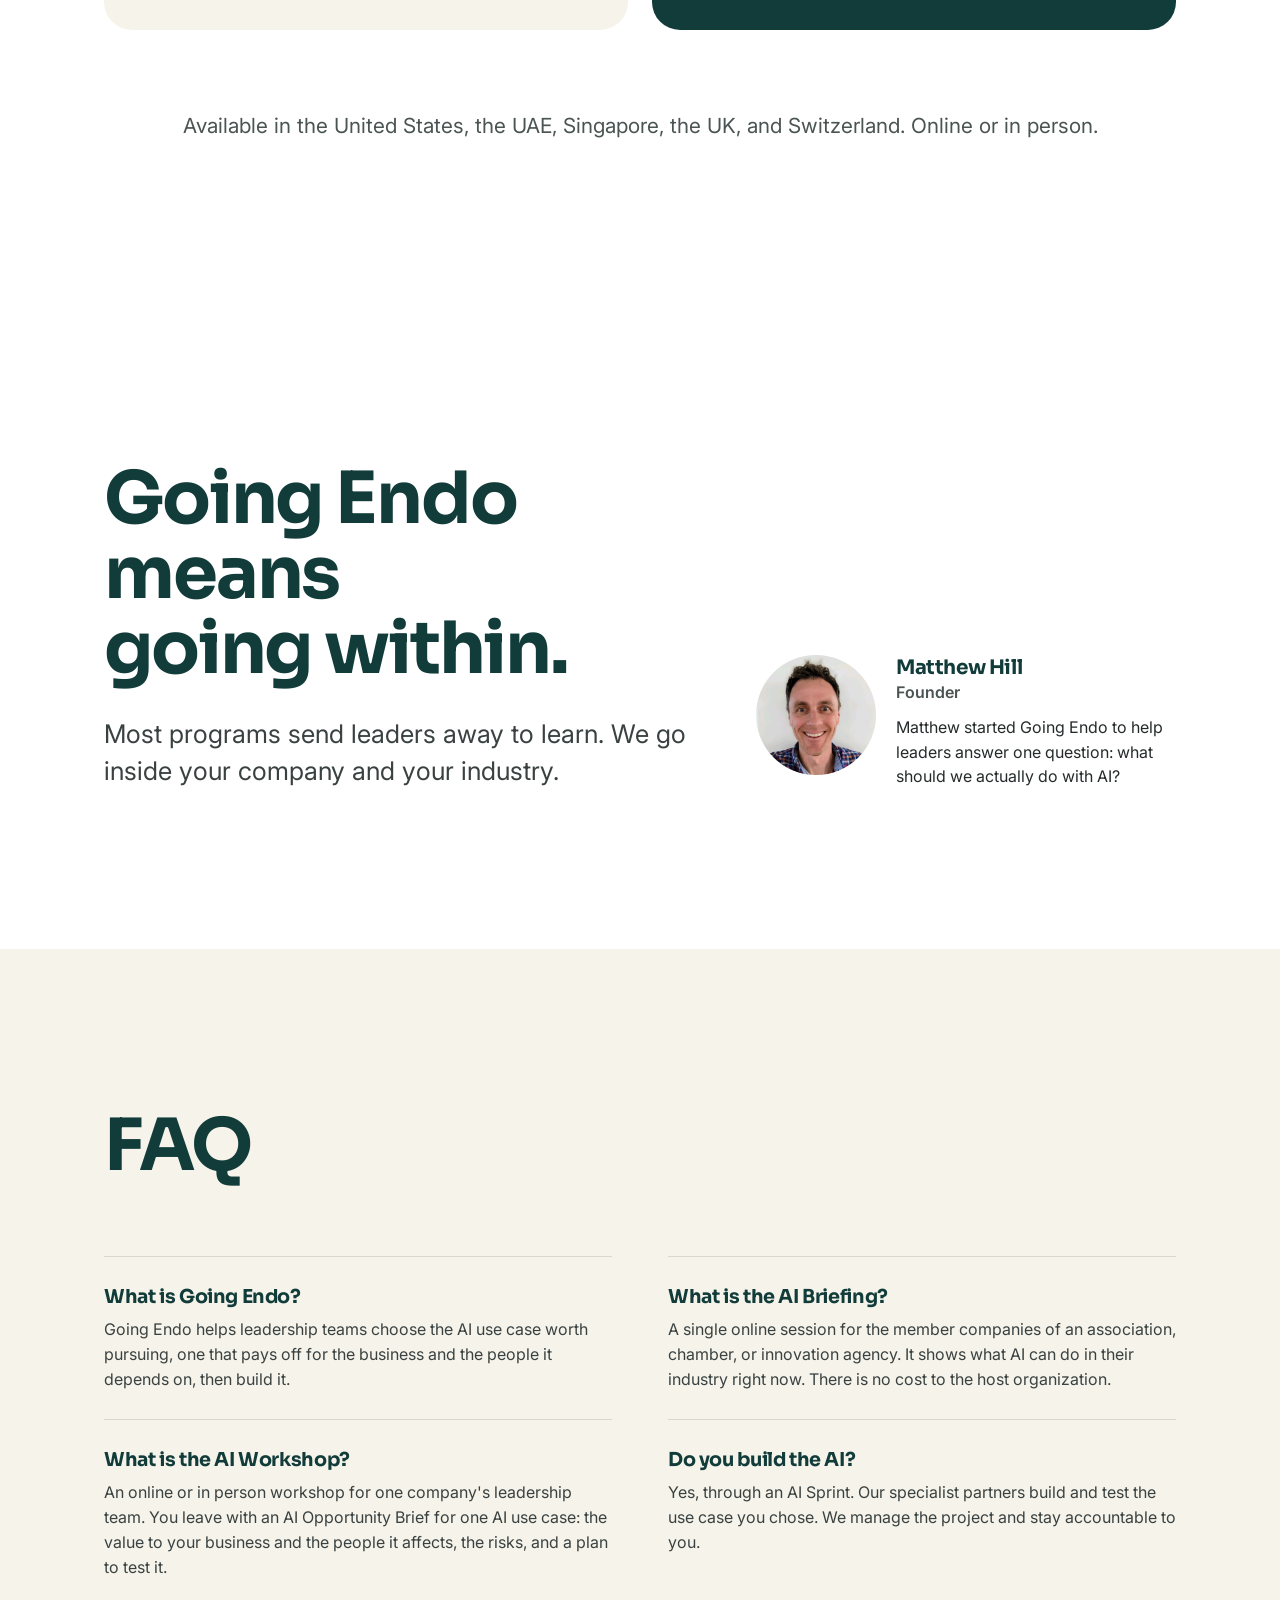
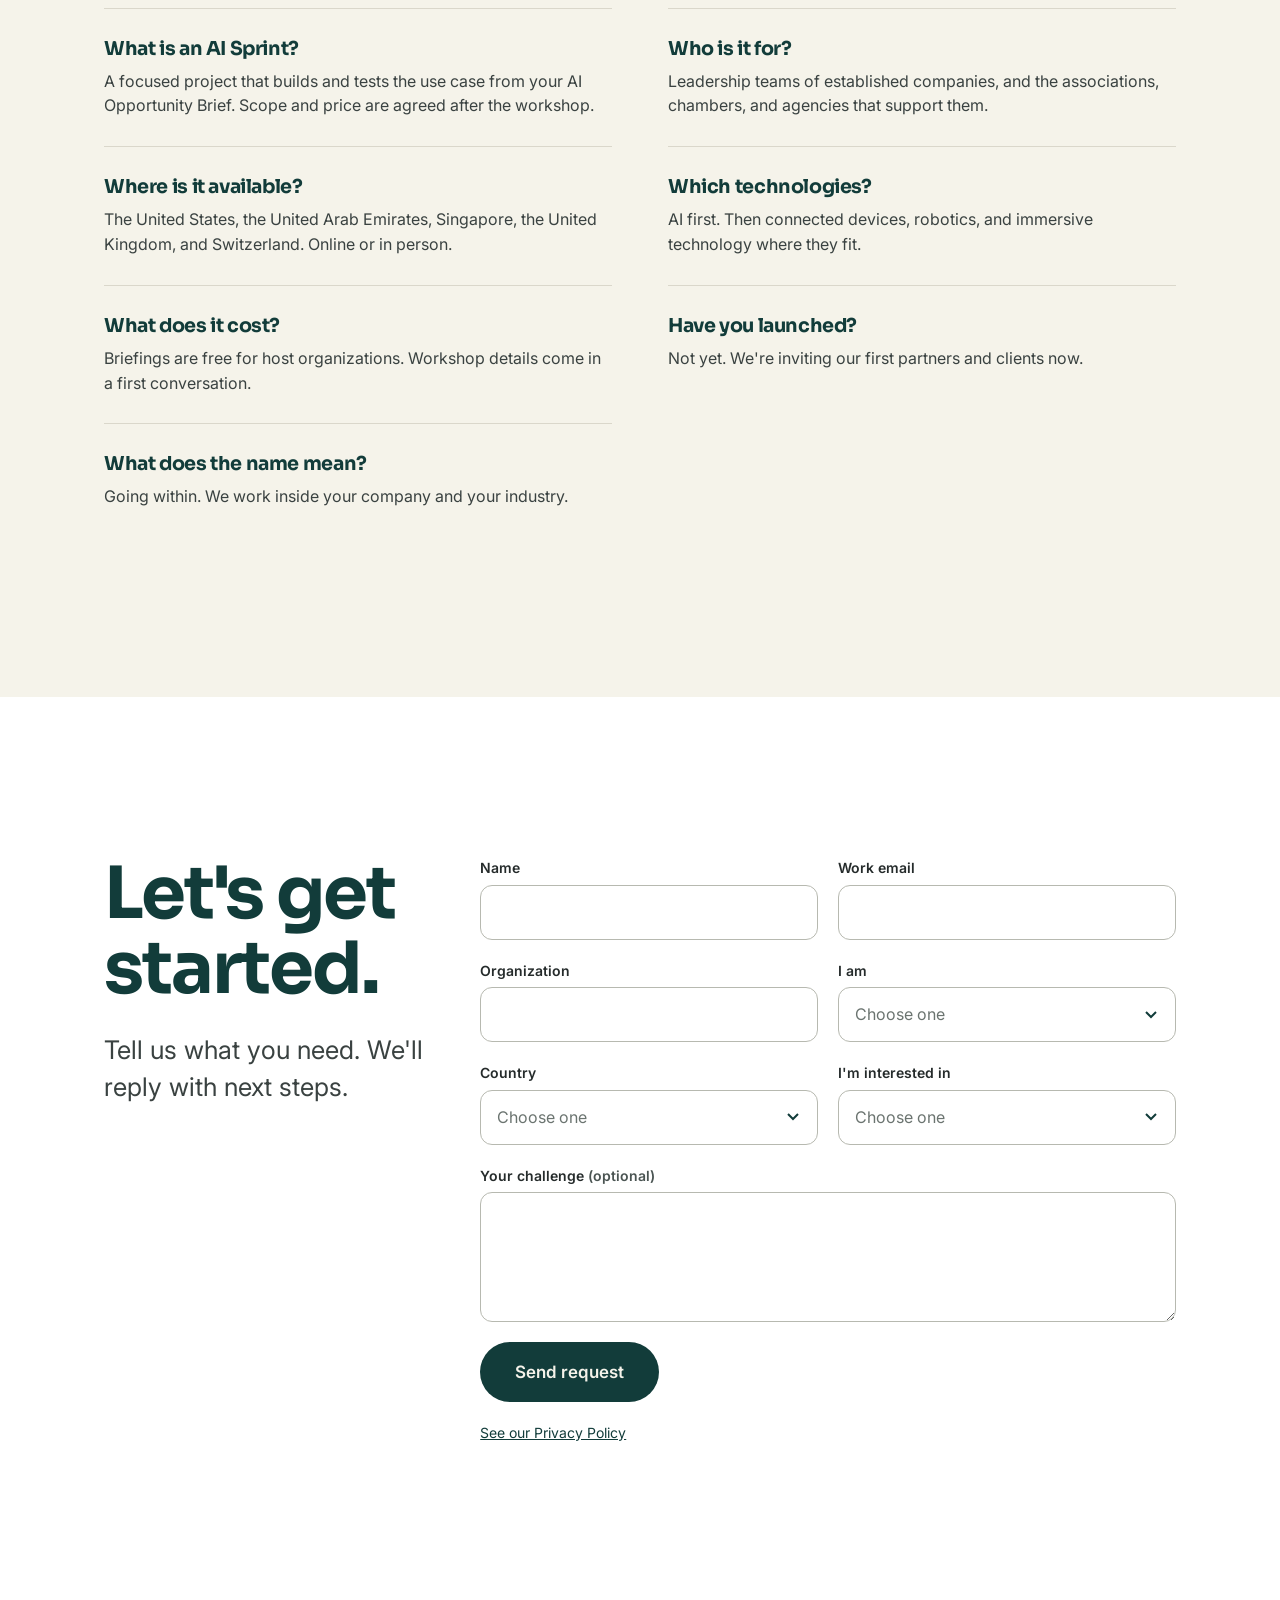
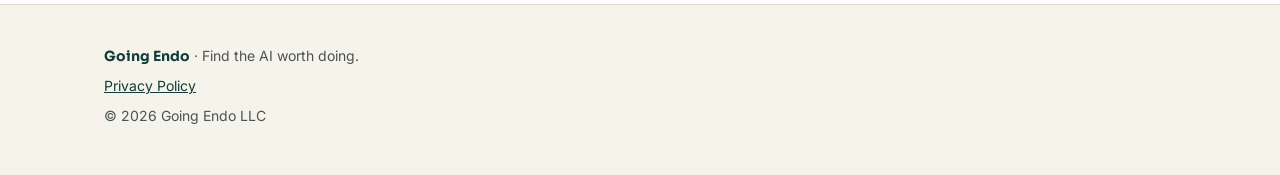
==== commit c5952e21: "Simplify hero and remove On your side Hero is now the H1, one paragraph, Book a workshop and Host a " ====
--- a/index.html
+++ b/index.html
@@ -206,18 +206,10 @@
     <!-- HERO -->
     <section id="top" class="wrap hero">
       <h1>Find the AI worth doing.</h1>
-      <p class="hero-sub">Your industry. Your challenge. The right AI, built.</p>
-      <div class="paths">
-        <div class="path">
-          <h2>Lead a group of businesses?</h2>
-          <p>Bring AI to your members.</p>
-          <a href="#contact" class="btn btn-dark btn-lg" data-interest="briefing">Host a briefing</a>
-        </div>
-        <div class="path">
-          <h2>Lead a company?</h2>
-          <p>Find the AI your company should use.</p>
-          <a href="#contact" class="btn btn-dark btn-lg" data-interest="workshop">Book a workshop</a>
-        </div>
+      <p class="hero-lead">Going Endo sits down with your leadership team for a half day workshop to find the one AI project that will pay off for your business. Then we build it for you with our specialists.</p>
+      <div class="hero-actions">
+        <a href="#contact" class="btn btn-dark btn-lg" data-interest="workshop">Book a workshop</a>
+        <a href="#contact" class="btn btn-outline btn-lg" data-interest="briefing">Host a briefing for your members</a>
       </div>
       <p class="hero-note">Now inviting our first partners and clients.</p>
     </section>
@@ -282,16 +274,6 @@
       </div>
     </section>
 
-    <!-- ON YOUR SIDE -->
-    <section id="on-your-side" class="band-dark">
-      <div class="wrap section">
-        <h2 class="display">On your side.</h2>
-        <p class="statement light">We have no software to sell.</p>
-        <p class="statement light">We help you choose the right AI first.</p>
-        <p class="statement">Then we build it with trusted specialists.</p>
-      </div>
-    </section>
-
     <!-- ABOUT -->
     <section id="about" class="band-white">
       <div class="wrap section about">
--- a/styles.css
+++ b/styles.css
@@ -65,6 +65,8 @@
 .btn-dark { background: var(--teal); color: var(--ivory); }
 .btn-dark:hover { background: var(--teal-deep); color: var(--ivory); }
 .btn-sm { min-height: 44px; padding: 10px 20px; font-size: 0.95rem; }
+.btn-outline { border-color: var(--teal); color: var(--teal); background: transparent; }
+.btn-outline:hover { background: var(--teal); color: var(--ivory); }
 .btn-lg { min-height: 56px; padding: 16px 34px; font-size: 1.0625rem; }
 
 /* Header */
@@ -89,13 +91,10 @@
 
 /* Hero */
 .hero { text-align: center; display: flex; flex-direction: column; align-items: center; padding-top: clamp(96px, 16vw, 200px); padding-bottom: clamp(96px, 16vw, 200px); }
-.hero h1 { max-width: 15ch; margin-bottom: 24px; }
+.hero h1 { max-width: 15ch; margin-bottom: 28px; }
 .hero-sub { font-family: var(--display); font-weight: 600; font-size: clamp(1.3rem, 2.6vw, 1.9rem); letter-spacing: -0.02em; color: var(--teal); margin-bottom: 24px; }
-.paths { display: grid; grid-template-columns: repeat(auto-fit, minmax(min(100%, 320px), 1fr)); gap: 24px; width: 100%; max-width: 920px; margin-top: 24px; }
-.path { background: var(--white); border-radius: 28px; padding: clamp(32px, 4vw, 48px); display: flex; flex-direction: column; align-items: center; gap: 12px; }
-.path h2 { font-size: clamp(1.6rem, 2.8vw, 2.1rem); color: var(--teal); }
-.path p { font-size: clamp(1.1rem, 1.8vw, 1.3rem); color: #3A4241; margin-bottom: 16px; text-wrap: pretty; }
-.path .btn { margin-top: auto; }
+.hero-lead { font-size: clamp(1.2rem, 2.2vw, 1.5rem); line-height: 1.45; color: #3A4241; max-width: 40rem; margin-bottom: 40px; text-wrap: pretty; }
+.hero-actions { display: flex; flex-wrap: wrap; justify-content: center; gap: 14px; }
 .hero-note { margin-top: 20px; font-size: 0.95rem; color: var(--muted); }
 
 /* Bands */
@@ -133,11 +132,6 @@
 .way-dark .way-list { color: var(--on-dark); }
 .btn-lime { background: var(--lime); color: var(--teal); font-weight: 700; }
 .btn-lime:hover { background: #B6E655; color: var(--teal); }
-
-/* What we don't do */
-.band-dark .display { max-width: 18ch; }
-.band-dark .statement { color: var(--ivory); text-wrap: balance; }
-.band-dark .statement.light { color: var(--on-dark); margin-bottom: 12px; }
 
 /* About */
 .about { display: flex; flex-wrap: wrap; gap: 56px; align-items: flex-end; }
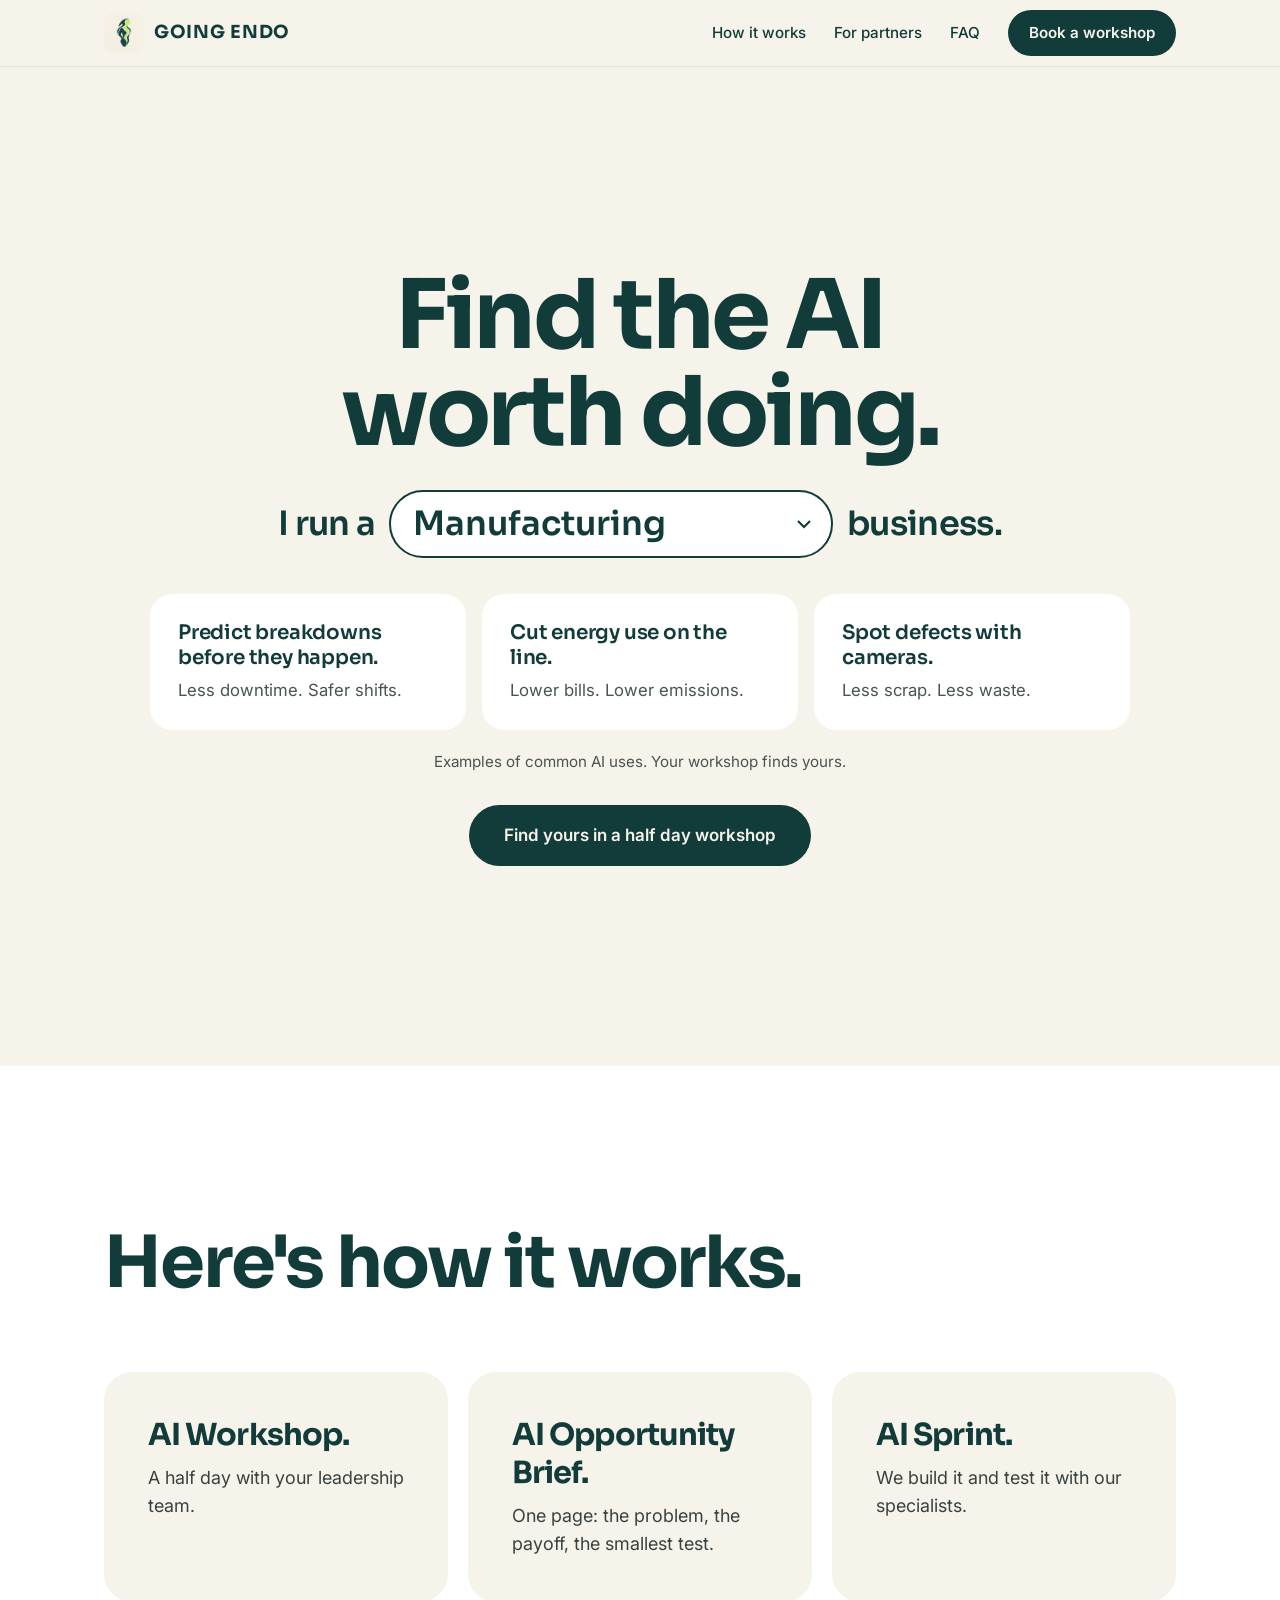
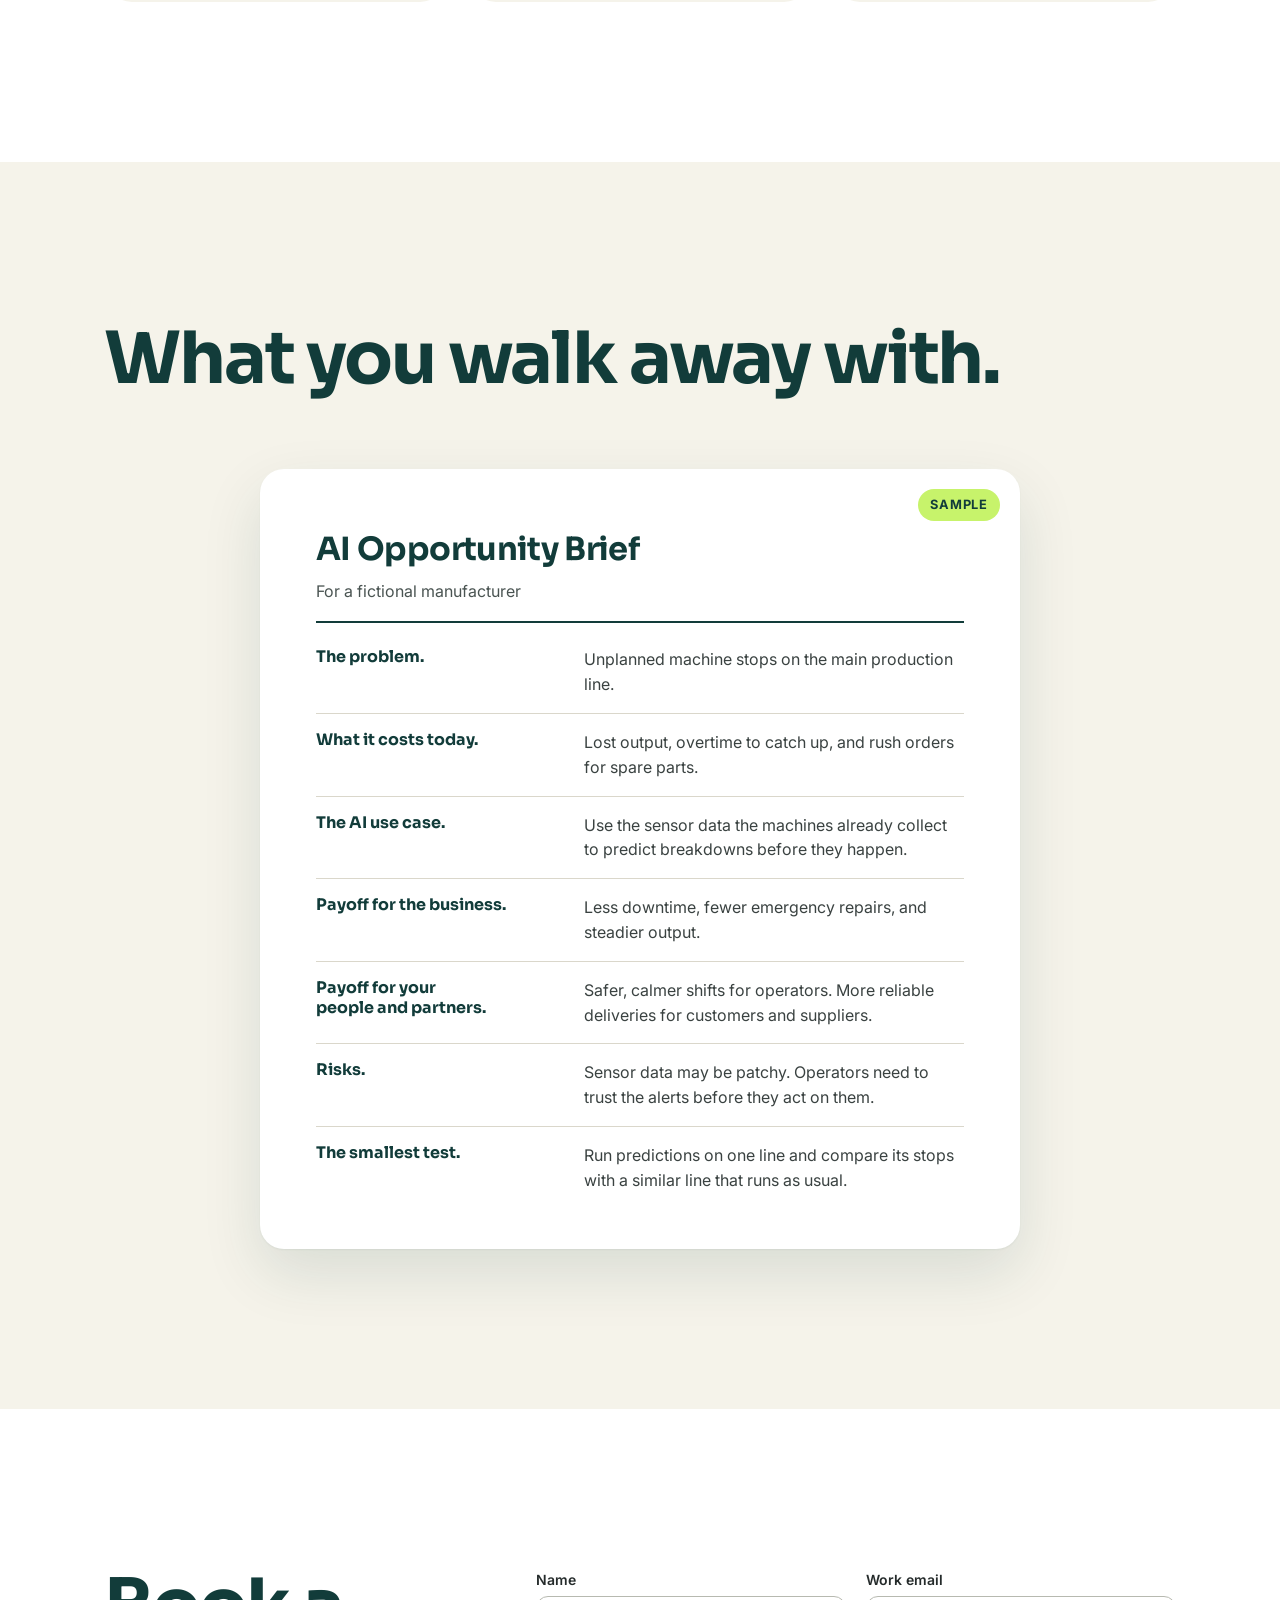
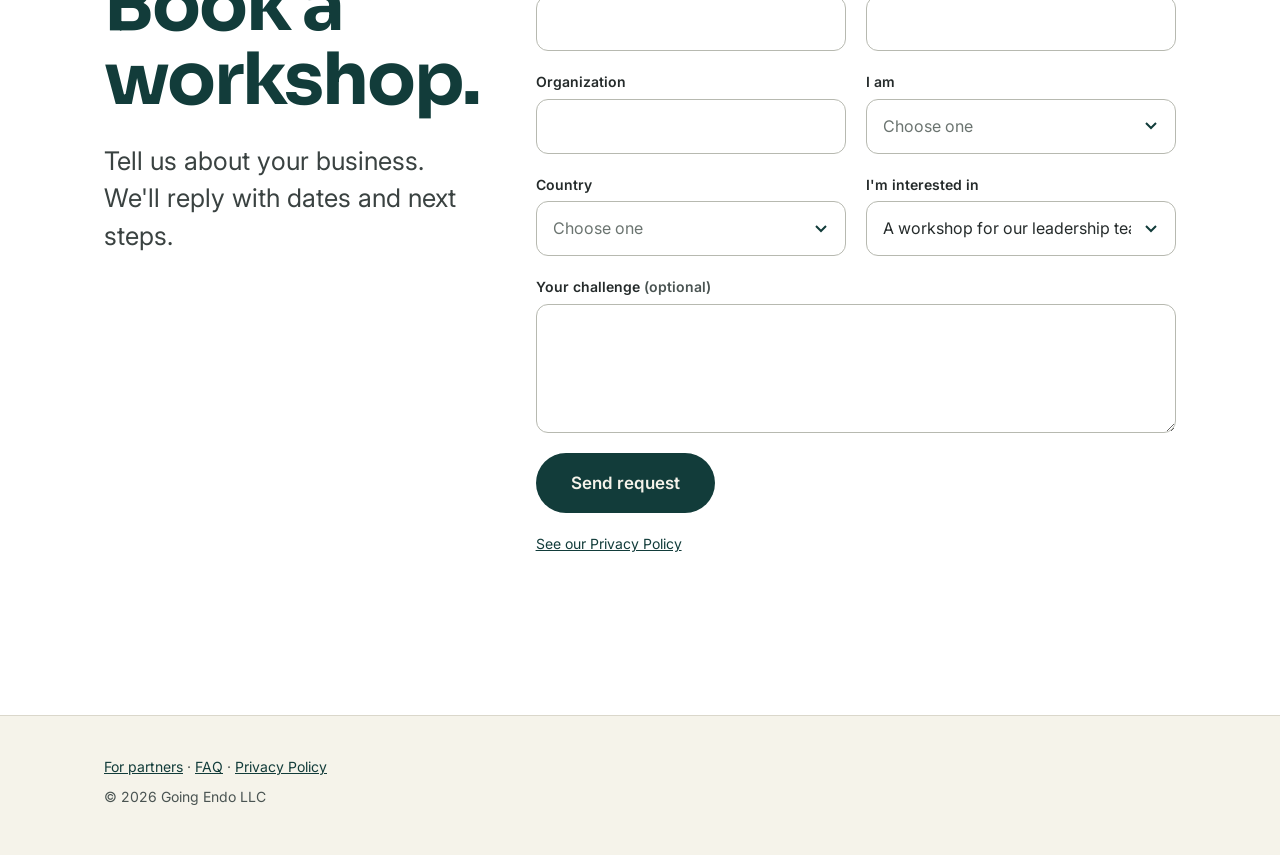
==== commit 8d3eb795: "Rebuild site as a shopping first home page with partners and FAQ pages Home: industry picker with AI" ====
--- a/index.html
+++ b/index.html
@@ -30,7 +30,6 @@
   <link rel="preconnect" href="https://fonts.gstatic.com" crossorigin>
   <link href="https://fonts.googleapis.com/css2?family=Sora:wght@500;600;700&family=Inter:wght@400;500;600;700&display=swap" rel="stylesheet">
   <link rel="stylesheet" href="styles.css">
-  <!-- Keep the FAQPage answers identical to the visible FAQ section -->
   <script type="application/ld+json">
   {
     "@context": "https://schema.org",
@@ -82,100 +81,6 @@
             "identifier": "CH"
           }
         ]
-      },
-      {
-        "@type": "FAQPage",
-        "@id": "https://goingendo.com/#faq",
-        "mainEntity": [
-          {
-            "@type": "Question",
-            "name": "What is Going Endo?",
-            "acceptedAnswer": {
-              "@type": "Answer",
-              "text": "Going Endo helps leadership teams choose the AI use case worth pursuing, one that pays off for the business and the people it depends on, then build it."
-            }
-          },
-          {
-            "@type": "Question",
-            "name": "What is the AI Briefing?",
-            "acceptedAnswer": {
-              "@type": "Answer",
-              "text": "A single online session for the member companies of an association, chamber, or innovation agency. It shows what AI can do in their industry right now. There is no cost to the host organization."
-            }
-          },
-          {
-            "@type": "Question",
-            "name": "What is the AI Workshop?",
-            "acceptedAnswer": {
-              "@type": "Answer",
-              "text": "An online or in person workshop for one company's leadership team. You leave with an AI Opportunity Brief for one AI use case: the value to your business and the people it affects, the risks, and a plan to test it."
-            }
-          },
-          {
-            "@type": "Question",
-            "name": "Do you build the AI?",
-            "acceptedAnswer": {
-              "@type": "Answer",
-              "text": "Yes, through an AI Sprint. Our specialist partners build and test the use case you chose. We manage the project and stay accountable to you."
-            }
-          },
-          {
-            "@type": "Question",
-            "name": "What is an AI Sprint?",
-            "acceptedAnswer": {
-              "@type": "Answer",
-              "text": "A focused project that builds and tests the use case from your AI Opportunity Brief. Scope and price are agreed after the workshop."
-            }
-          },
-          {
-            "@type": "Question",
-            "name": "Who is it for?",
-            "acceptedAnswer": {
-              "@type": "Answer",
-              "text": "Leadership teams of established companies, and the associations, chambers, and agencies that support them."
-            }
-          },
-          {
-            "@type": "Question",
-            "name": "Where is it available?",
-            "acceptedAnswer": {
-              "@type": "Answer",
-              "text": "The United States, the United Arab Emirates, Singapore, the United Kingdom, and Switzerland. Online or in person."
-            }
-          },
-          {
-            "@type": "Question",
-            "name": "Which technologies?",
-            "acceptedAnswer": {
-              "@type": "Answer",
-              "text": "AI first. Then connected devices, robotics, and immersive technology where they fit."
-            }
-          },
-          {
-            "@type": "Question",
-            "name": "What does it cost?",
-            "acceptedAnswer": {
-              "@type": "Answer",
-              "text": "Briefings are free for host organizations. Workshop details come in a first conversation."
-            }
-          },
-          {
-            "@type": "Question",
-            "name": "Have you launched?",
-            "acceptedAnswer": {
-              "@type": "Answer",
-              "text": "Not yet. We're inviting our first partners and clients now."
-            }
-          },
-          {
-            "@type": "Question",
-            "name": "What does the name mean?",
-            "acceptedAnswer": {
-              "@type": "Answer",
-              "text": "Going within. We work inside your company and your industry."
-            }
-          }
-        ]
       }
     ]
   }
@@ -195,9 +100,9 @@
       </button>
       <div class="nav-links" id="nav-links">
         <a href="#how-it-works">How it works</a>
-        <a href="#faq">FAQ</a>
-        <a href="#about">About</a>
-        <a href="#contact" class="btn btn-dark btn-sm" data-interest="briefing">Host a briefing</a>
+        <a href="partners.html">For partners</a>
+        <a href="faq.html">FAQ</a>
+        <a href="#book" class="btn btn-dark btn-sm" data-interest="workshop">Book a workshop</a>
       </div>
     </nav>
   </header>
@@ -206,153 +111,100 @@
     <!-- HERO -->
     <section id="top" class="wrap hero">
       <h1>Find the AI worth doing.</h1>
-      <p class="hero-lead">Going Endo sits down with your leadership team for a half day workshop to find the one AI project that will pay off for your business. Then we build it for you with our specialists.</p>
-      <div class="hero-actions">
-        <a href="#contact" class="btn btn-dark btn-lg" data-interest="workshop">Book a workshop</a>
-        <a href="#contact" class="btn btn-outline btn-lg" data-interest="briefing">Host a briefing for your members</a>
-      </div>
-      <p class="hero-note">Now inviting our first partners and clients.</p>
+      <p class="industry-line">
+        <label for="industry">I run a</label>
+        <select id="industry" class="industry-select">
+          <option selected>Manufacturing</option>
+          <option>Logistics</option>
+          <option>Healthcare</option>
+          <option>Professional services</option>
+          <option>Financial services</option>
+          <option>Construction</option>
+        </select>
+        <span>business.</span>
+      </p>
+      <ul class="ideas" id="ideas" aria-live="polite">
+          <li><strong>Predict breakdowns before they happen.</strong> Less downtime. Safer shifts.</li>
+          <li><strong>Cut energy use on the line.</strong> Lower bills. Lower emissions.</li>
+          <li><strong>Spot defects with cameras.</strong> Less scrap. Less waste.</li>
+      </ul>
+      <p class="hero-note">Examples of common AI uses. Your workshop finds yours.</p>
+      <a href="#book" class="btn btn-dark btn-lg hero-cta" data-interest="workshop">Find yours in a half day workshop</a>
     </section>
 
     <!-- HOW IT WORKS -->
     <section id="how-it-works" class="band-white">
       <div class="wrap section">
-        <h2 class="display teal">Start with a workshop. Then build it.</h2>
-        <ol class="steps">
-          <li class="step">
+        <h2 class="display teal">Here's how it works.</h2>
+        <ol class="tiles">
+          <li class="tile">
             <h3>AI Workshop.</h3>
-            <p>Pick the one use case worth doing. Leave with your AI Opportunity Brief.</p>
+            <p>A half day with your leadership team.</p>
           </li>
-          <li class="step">
+          <li class="tile">
+            <h3>AI Opportunity Brief.</h3>
+            <p>One page: the problem, the payoff, the smallest test.</p>
+          </li>
+          <li class="tile">
             <h3>AI Sprint.</h3>
-            <p>Build it and test it with our specialists.</p>
+            <p>We build it and test it with our specialists.</p>
           </li>
         </ol>
-        <div class="steps-cta">
-          <a href="#contact" class="btn btn-dark btn-lg" data-interest="workshop">Book a workshop</a>
+      </div>
+    </section>
+
+    <!-- SAMPLE BRIEF -->
+    <section id="sample-brief" class="wrap section">
+      <h2 class="display teal">What you walk away with.</h2>
+      <article class="brief" aria-label="Sample AI Opportunity Brief">
+        <span class="brief-tag">Sample</span>
+        <header class="brief-head">
+          <p class="brief-title">AI Opportunity Brief</p>
+          <p class="brief-for">For a fictional manufacturer</p>
+        </header>
+        <div class="brief-body">
+            <div class="brief-row">
+              <h3>The problem.</h3>
+              <p>Unplanned machine stops on the main production line.</p>
+            </div>
+            <div class="brief-row">
+              <h3>What it costs today.</h3>
+              <p>Lost output, overtime to catch up, and rush orders for spare parts.</p>
+            </div>
+            <div class="brief-row">
+              <h3>The AI use case.</h3>
+              <p>Use the sensor data the machines already collect to predict breakdowns before they happen.</p>
+            </div>
+            <div class="brief-row">
+              <h3>Payoff for the business.</h3>
+              <p>Less downtime, fewer emergency repairs, and steadier output.</p>
+            </div>
+            <div class="brief-row">
+              <h3>Payoff for your people and partners.</h3>
+              <p>Safer, calmer shifts for operators. More reliable deliveries for customers and suppliers.</p>
+            </div>
+            <div class="brief-row">
+              <h3>Risks.</h3>
+              <p>Sensor data may be patchy. Operators need to trust the alerts before they act on them.</p>
+            </div>
+            <div class="brief-row">
+              <h3>The smallest test.</h3>
+              <p>Run predictions on one line and compare its stops with a similar line that runs as usual.</p>
+            </div>
         </div>
-      </div>
-    </section>
-
-    <!-- EXAMPLE -->
-    <section id="example" class="wrap section center-block">
-      <h2 class="display teal">What paying off twice looks like.</h2>
-      <p class="statement-lg">A manufacturer uses AI to cut its energy use.</p>
-      <p class="statement-accent">Costs drop. Emissions drop. Workers learn new skills.</p>
-      <p class="fine">An example of the kind of use case we help choose and build. Not a client story.</p>
-    </section>
-
-    <!-- TWO WAYS IN -->
-    <section id="two-ways-in" class="band-white">
-      <div class="wrap section">
-        <div class="ways">
-          <article class="way">
-            <h3>AI Briefing</h3>
-            <p class="way-audience">Lead a group of businesses?</p>
-            <p class="way-big">Show your members what AI can do for their industry.</p>
-            <ul class="way-list">
-              <li>One session.</li>
-              <li>Built for your industry.</li>
-              <li>Prepared and delivered by us.</li>
-              <li>No cost to your organization.</li>
-            </ul>
-            <a href="#contact" class="btn btn-dark" data-interest="briefing">Host a briefing</a>
-          </article>
-          <article class="way way-dark">
-            <h3>AI Workshop</h3>
-            <p class="way-audience">Lead a company?</p>
-            <p class="way-big">Decide which AI is worth doing.</p>
-            <ul class="way-list">
-              <li>Your leaders. Your challenges.</li>
-              <li>Your AI Opportunity Brief.</li>
-              <li>A clear path to build it.</li>
-            </ul>
-            <a href="#contact" class="btn btn-lime" data-interest="workshop">Book a workshop</a>
-          </article>
-        </div>
-        <p class="availability">Available in the United States, the UAE, Singapore, the UK, and Switzerland. Online or in person.</p>
-      </div>
-    </section>
-
-    <!-- ABOUT -->
-    <section id="about" class="band-white">
-      <div class="wrap section about">
-        <div class="about-copy">
-          <h2 class="display teal">Going Endo means going within.</h2>
-          <p class="statement">Most programs send leaders away to learn. We go inside your company and your industry.</p>
-        </div>
-        <div class="founder">
-          <img src="assets/founder.jpg" alt="Matthew Hill" class="founder-photo" width="120" height="120" loading="lazy">
-          <div>
-            <h3>Matthew Hill</h3>
-            <p class="founder-title">Founder</p>
-            <p>Matthew started Going Endo to help leaders answer one question: what should we actually do with AI?</p>
-          </div>
-        </div>
-      </div>
-    </section>
-
-    <!-- FAQ (keep in sync with the FAQPage JSON-LD in <head>) -->
-    <section id="faq" class="wrap section">
-      <h2 class="display teal">FAQ</h2>
-      <div class="faq">
-          <div class="faq-item">
-            <h3>What is Going Endo?</h3>
-            <p>Going Endo helps leadership teams choose the AI use case worth pursuing, one that pays off for the business and the people it depends on, then build it.</p>
-          </div>
-          <div class="faq-item">
-            <h3>What is the AI Briefing?</h3>
-            <p>A single online session for the member companies of an association, chamber, or innovation agency. It shows what AI can do in their industry right now. There is no cost to the host organization.</p>
-          </div>
-          <div class="faq-item">
-            <h3>What is the AI Workshop?</h3>
-            <p>An online or in person workshop for one company's leadership team. You leave with an AI Opportunity Brief for one AI use case: the value to your business and the people it affects, the risks, and a plan to test it.</p>
-          </div>
-          <div class="faq-item">
-            <h3>Do you build the AI?</h3>
-            <p>Yes, through an AI Sprint. Our specialist partners build and test the use case you chose. We manage the project and stay accountable to you.</p>
-          </div>
-          <div class="faq-item">
-            <h3>What is an AI Sprint?</h3>
-            <p>A focused project that builds and tests the use case from your AI Opportunity Brief. Scope and price are agreed after the workshop.</p>
-          </div>
-          <div class="faq-item">
-            <h3>Who is it for?</h3>
-            <p>Leadership teams of established companies, and the associations, chambers, and agencies that support them.</p>
-          </div>
-          <div class="faq-item">
-            <h3>Where is it available?</h3>
-            <p>The United States, the United Arab Emirates, Singapore, the United Kingdom, and Switzerland. Online or in person.</p>
-          </div>
-          <div class="faq-item">
-            <h3>Which technologies?</h3>
-            <p>AI first. Then connected devices, robotics, and immersive technology where they fit.</p>
-          </div>
-          <div class="faq-item">
-            <h3>What does it cost?</h3>
-            <p>Briefings are free for host organizations. Workshop details come in a first conversation.</p>
-          </div>
-          <div class="faq-item">
-            <h3>Have you launched?</h3>
-            <p>Not yet. We're inviting our first partners and clients now.</p>
-          </div>
-          <div class="faq-item">
-            <h3>What does the name mean?</h3>
-            <p>Going within. We work inside your company and your industry.</p>
-          </div>
-      </div>
-    </section>
-
-    <!-- CONTACT -->
-    <section id="contact" class="band-white">
+      </article>
+    </section>
+
+    <!-- BOOK -->
+    <section id="book" class="band-white">
       <div class="wrap section contact">
         <div class="contact-intro">
-          <h2 class="display teal">Let's get started.</h2>
-          <p class="statement">Tell us what you need. We'll reply with next steps.</p>
+          <h2 class="display teal">Book a workshop.</h2>
+          <p class="statement">Tell us about your business. We'll reply with dates and next steps.</p>
         </div>
         <div class="signup-form-wrap">
           <!-- Messages go to Formspree (see README). -->
-          <form name="discuss-challenge" method="POST" action="https://formspree.io/f/xjyykvle" id="signup-form">
+          <form name="book-workshop" method="POST" action="https://formspree.io/f/xjyykvle" id="signup-form">
             <p class="hidden"><label>Leave this empty <input name="_gotcha" tabindex="-1" autocomplete="off"></label></p>
             <div class="row">
               <div class="field">
@@ -397,9 +249,9 @@
               <div class="field">
                 <label for="interest">I'm interested in</label>
                 <select id="interest" name="interest" required>
-                  <option value="" disabled selected>Choose one</option>
+                  <option value="" disabled>Choose one</option>
                   <option>A briefing for our members</option>
-                  <option>A workshop for our leadership team</option>
+                  <option selected>A workshop for our leadership team</option>
                   <option>Something else</option>
                 </select>
               </div>
@@ -427,8 +279,7 @@
 
   <footer class="site-footer">
     <div class="wrap footer">
-      <p><span class="wordmark">Going Endo</span> · Find the AI worth doing.</p>
-      <p><a href="privacy.html">Privacy Policy</a></p>
+      <p><a href="partners.html">For partners</a> · <a href="faq.html">FAQ</a> · <a href="privacy.html">Privacy Policy</a></p>
       <p>© <span id="year">2026</span> Going Endo LLC</p>
     </div>
   </footer>
--- a/styles.css
+++ b/styles.css
@@ -65,8 +65,6 @@
 .btn-dark { background: var(--teal); color: var(--ivory); }
 .btn-dark:hover { background: var(--teal-deep); color: var(--ivory); }
 .btn-sm { min-height: 44px; padding: 10px 20px; font-size: 0.95rem; }
-.btn-outline { border-color: var(--teal); color: var(--teal); background: transparent; }
-.btn-outline:hover { background: var(--teal); color: var(--ivory); }
 .btn-lg { min-height: 56px; padding: 16px 34px; font-size: 1.0625rem; }
 
 /* Header */
@@ -94,55 +92,56 @@
 .hero h1 { max-width: 15ch; margin-bottom: 28px; }
 .hero-sub { font-family: var(--display); font-weight: 600; font-size: clamp(1.3rem, 2.6vw, 1.9rem); letter-spacing: -0.02em; color: var(--teal); margin-bottom: 24px; }
 .hero-lead { font-size: clamp(1.2rem, 2.2vw, 1.5rem); line-height: 1.45; color: #3A4241; max-width: 40rem; margin-bottom: 40px; text-wrap: pretty; }
-.hero-actions { display: flex; flex-wrap: wrap; justify-content: center; gap: 14px; }
 .hero-note { margin-top: 20px; font-size: 0.95rem; color: var(--muted); }
 
 /* Bands */
 .band-white { background: var(--white); }
-.band-dark { background: var(--teal); color: var(--ivory); }
 
-/* How it works */
-.steps { list-style: none; margin: 0; padding: 0; counter-reset: step; display: grid; grid-template-columns: repeat(auto-fit, minmax(min(100%, 280px), 1fr)); gap: 56px 48px; }
-.step { counter-increment: step; }
-.step h3 { font-size: clamp(1.75rem, 2.6vw, 2.25rem); color: var(--teal); letter-spacing: -0.03em; margin-bottom: 14px; }
-.step h3::before { content: counter(step) ". "; color: var(--sage); }
-.steps-cta { margin-top: clamp(40px, 6vw, 64px); }
-.step p { font-size: 1.125rem; color: var(--muted); max-width: 22rem; }
+/* Hero industry picker */
+.industry-line { font-family: var(--display); font-weight: 600; font-size: clamp(1.4rem, 3vw, 2.1rem); letter-spacing: -0.02em; color: var(--teal); display: flex; flex-wrap: wrap; justify-content: center; align-items: center; gap: 10px 14px; margin-bottom: 36px; }
+.industry-select {
+  font: inherit; color: var(--teal); background-color: var(--white); border: 2px solid var(--teal); border-radius: 999px;
+  padding: 6px 52px 6px 22px; cursor: pointer; appearance: none; max-width: 100%;
+  background-image: url("data:image/svg+xml,%3Csvg xmlns='http://www.w3.org/2000/svg' width='14' height='9' viewBox='0 0 14 9'%3E%3Cpath d='M1 1l6 6 6-6' fill='none' stroke='%23123C3A' stroke-width='2.2'/%3E%3C/svg%3E");
+  background-repeat: no-repeat; background-position: right 20px center;
+}
+.industry-line label { font-size: inherit; font-weight: inherit; }
+.industry-select { width: auto; min-height: 0; }
+.industry-select:focus { outline: none; box-shadow: 0 0 0 4px var(--lime), 0 0 0 6px var(--teal); }
+.ideas { list-style: none; margin: 0; padding: 0; display: grid; grid-template-columns: repeat(auto-fit, minmax(min(100%, 260px), 1fr)); gap: 16px; width: 100%; max-width: 980px; text-align: left; }
+.ideas li { background: var(--white); border-radius: 22px; padding: 26px 28px; font-size: 1.05rem; color: var(--muted); line-height: 1.5; }
+.ideas strong { display: block; font-family: var(--display); font-weight: 600; font-size: 1.25rem; line-height: 1.25; letter-spacing: -0.01em; color: var(--teal); margin-bottom: 8px; }
+.hero .hero-note { margin-top: 20px; margin-bottom: 32px; }
 
-/* Centered statements */
-.center-block { text-align: center; display: flex; flex-direction: column; align-items: center; }
-.center-block .display { max-width: 16ch; }
-.statement-lg { font-family: var(--display); font-weight: 600; font-size: clamp(1.6rem, 3.6vw, 2.6rem); line-height: 1.2; letter-spacing: -0.02em; color: var(--graphite); max-width: 24ch; text-wrap: balance; }
-.statement-accent { font-family: var(--display); font-weight: 600; font-size: clamp(1.6rem, 3.6vw, 2.6rem); line-height: 1.2; letter-spacing: -0.02em; color: var(--teal); max-width: 24ch; margin-top: 16px; text-wrap: balance; }
-.fine { margin-top: 32px; font-size: 0.95rem; color: var(--muted); }
+/* Tiles */
+.tiles { list-style: none; margin: 0; padding: 0; display: grid; grid-template-columns: repeat(auto-fit, minmax(min(100%, 260px), 1fr)); gap: 20px; }
+.tile { background: var(--ivory); border-radius: 28px; padding: clamp(28px, 4vw, 44px); }
+.tile h3 { font-size: clamp(1.5rem, 2.4vw, 1.9rem); letter-spacing: -0.03em; color: var(--teal); margin-bottom: 10px; }
+.tile p { font-size: 1.125rem; color: #3A4241; }
+.tiles-short { width: 100%; max-width: 980px; margin-top: 8px; }
+.tiles-short .tile { background: var(--white); text-align: center; }
+.tiles-short h2 { font-size: clamp(1.5rem, 2.6vw, 2rem); letter-spacing: -0.03em; color: var(--teal); }
 
-/* Two ways in */
-.ways { display: grid; grid-template-columns: repeat(auto-fit, minmax(min(100%, 380px), 1fr)); gap: 24px; }
-.way { background: var(--ivory); border-radius: 28px; padding: clamp(32px, 5vw, 56px); display: flex; flex-direction: column; gap: 16px; }
-.way h3 { font-size: clamp(1.9rem, 3.4vw, 2.6rem); line-height: 1.08; letter-spacing: -0.03em; color: var(--teal); }
-.way-audience { font-weight: 600; color: var(--muted); }
-.way-big { font-family: var(--display); font-weight: 600; font-size: clamp(1.4rem, 2.6vw, 1.9rem); line-height: 1.2; letter-spacing: -0.02em; color: var(--graphite); margin-top: 8px; }
-.way-list { list-style: none; margin: 4px 0 20px; padding: 0; display: grid; gap: 8px; font-size: 1.125rem; color: #3A4241; }
-.availability { margin-top: clamp(48px, 7vw, 80px); text-align: center; font-size: clamp(1.1rem, 1.8vw, 1.3rem); color: var(--muted); text-wrap: balance; }
-.way .btn { align-self: flex-start; margin-top: auto; }
-.way-dark { background: var(--teal); }
-.way-dark h3 { color: var(--ivory); }
-.way-dark .way-audience { color: var(--sage); }
-.way-dark .way-big { color: var(--ivory); }
-.way-dark .way-list { color: var(--on-dark); }
-.btn-lime { background: var(--lime); color: var(--teal); font-weight: 700; }
-.btn-lime:hover { background: #B6E655; color: var(--teal); }
+/* Sample brief */
+.brief { position: relative; max-width: 760px; margin: 0 auto; background: var(--white); border-radius: 24px; box-shadow: 0 1px 2px rgba(18, 60, 58, 0.06), 0 24px 60px rgba(18, 60, 58, 0.12); padding: clamp(28px, 5vw, 56px); }
+.brief-tag { position: absolute; top: 20px; right: 20px; background: var(--lime); color: var(--teal); font-weight: 700; font-size: 0.8rem; letter-spacing: 0.06em; text-transform: uppercase; padding: 6px 12px; border-radius: 999px; }
+.brief-head { border-bottom: 2px solid var(--teal); padding-bottom: 18px; margin-bottom: 8px; padding-right: 96px; }
+.brief-title { font-family: var(--display); font-weight: 700; font-size: clamp(1.5rem, 3vw, 2rem); letter-spacing: -0.02em; color: var(--teal); }
+.brief-for { color: var(--muted); margin-top: 4px; }
+.brief-row { display: grid; grid-template-columns: minmax(0, 15rem) minmax(0, 1fr); gap: 6px 28px; padding: 16px 0; border-bottom: 1px solid var(--line); }
+.brief-row:last-child { border-bottom: 0; padding-bottom: 0; }
+.brief-row h3 { font-size: 1rem; letter-spacing: 0; color: var(--teal); }
+.brief-row p { color: #3A4241; }
+@media (max-width: 640px) { .brief-row { grid-template-columns: 1fr; } }
 
-/* About */
-.about { display: flex; flex-wrap: wrap; gap: 56px; align-items: flex-end; }
-.about-copy { flex: 1 1 480px; min-width: 0; }
-.about-copy .display { margin-bottom: 28px; }
-.founder { flex: 0 1 420px; display: flex; gap: 20px; align-items: flex-start; }
-.founder-photo { flex: none; width: 120px; height: 120px; border-radius: 50%; object-fit: cover; }
-.founder h3 { color: var(--teal); font-size: 1.25rem; }
-.founder-title { font-weight: 600; color: var(--muted); margin-bottom: 10px; }
+/* Partners page */
+.partners-hero .hero-lead { margin-bottom: 40px; }
+.partners-form { max-width: 760px; margin: 0 auto; }
 
-/* FAQ */
+/* FAQ page */
+.faq-page h1 { font-size: clamp(2.5rem, 6vw, 4.5rem); line-height: 1.04; letter-spacing: -0.03em; color: var(--teal); margin-bottom: clamp(40px, 6vw, 72px); }
+.faq-founder { display: flex; gap: 20px; align-items: flex-start; }
+.founder-photo { flex: none; width: 96px; height: 96px; border-radius: 50%; object-fit: cover; }
 .faq { display: grid; grid-template-columns: repeat(auto-fit, minmax(min(100%, 420px), 1fr)); gap: 0 56px; }
 .faq-item { padding: 28px 0; border-top: 1px solid var(--line); }
 .faq-item h3 { font-size: 1.2rem; color: var(--teal); margin-bottom: 8px; }
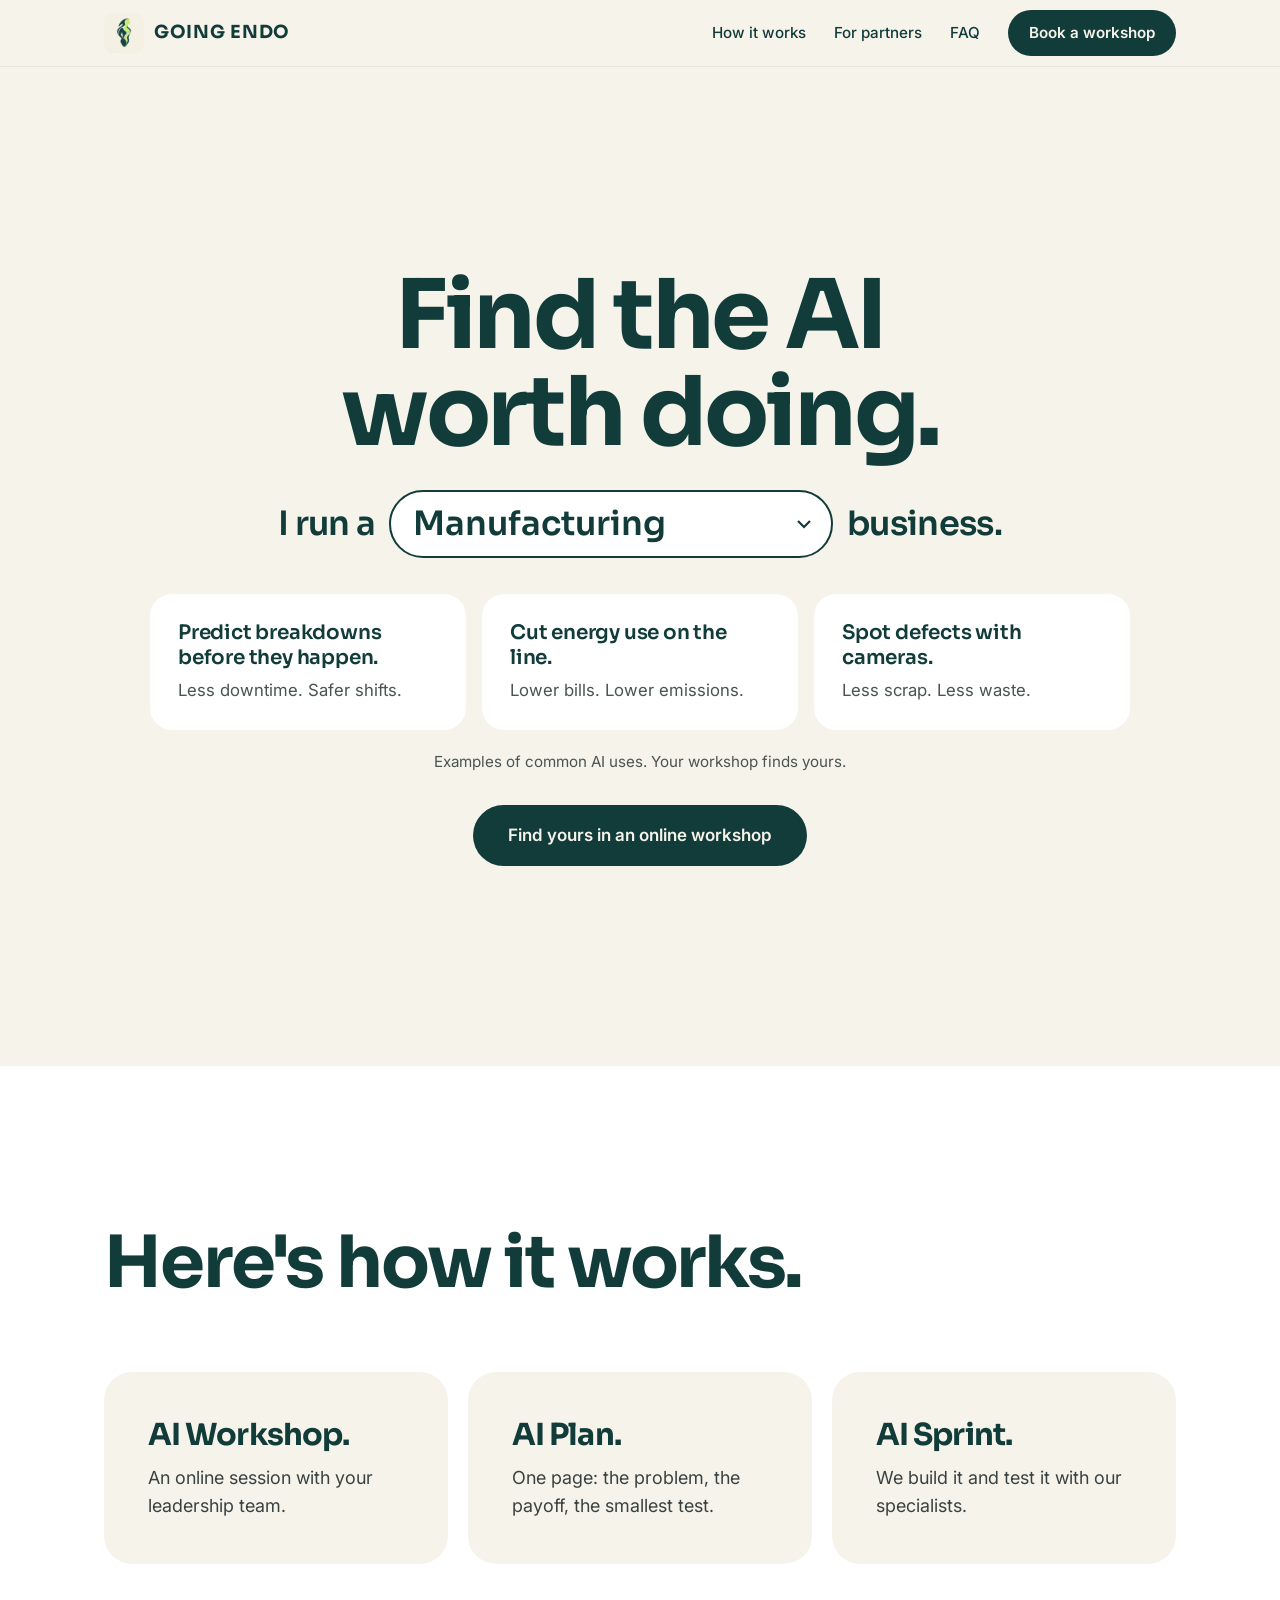
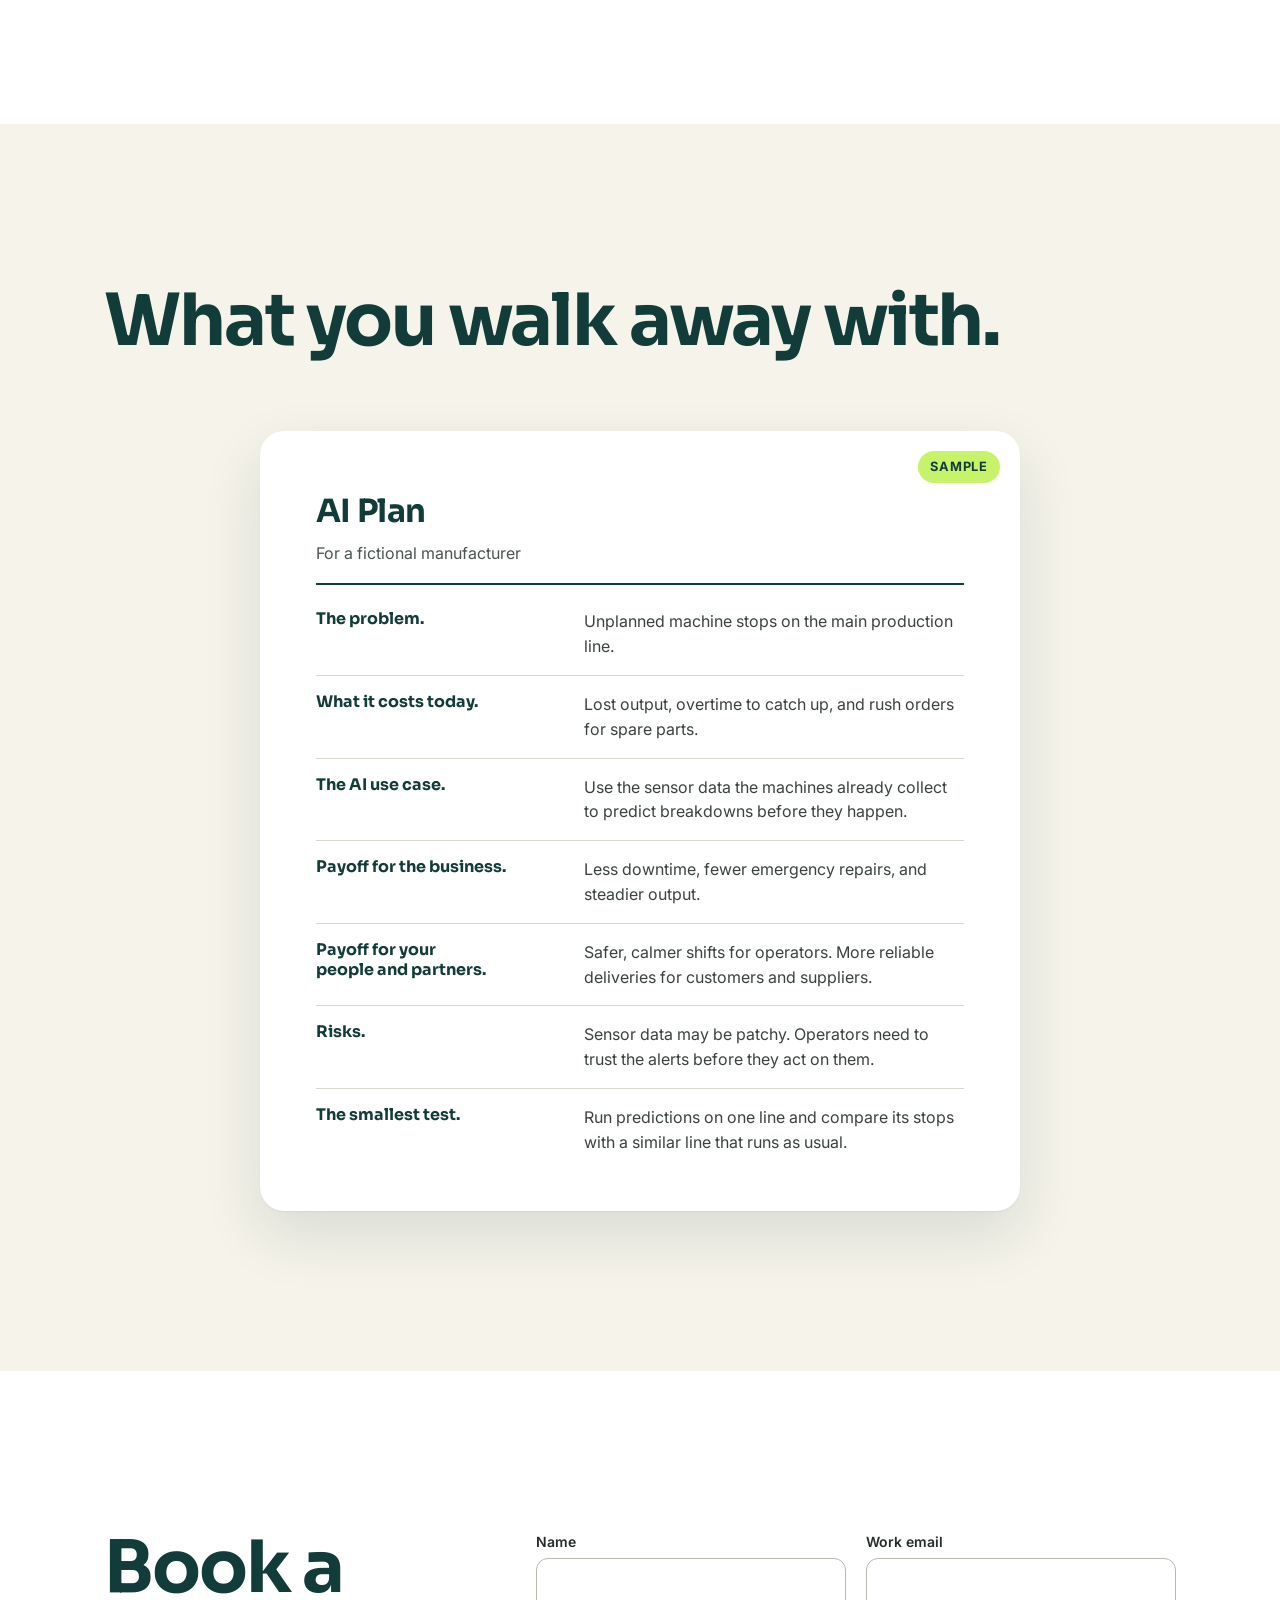
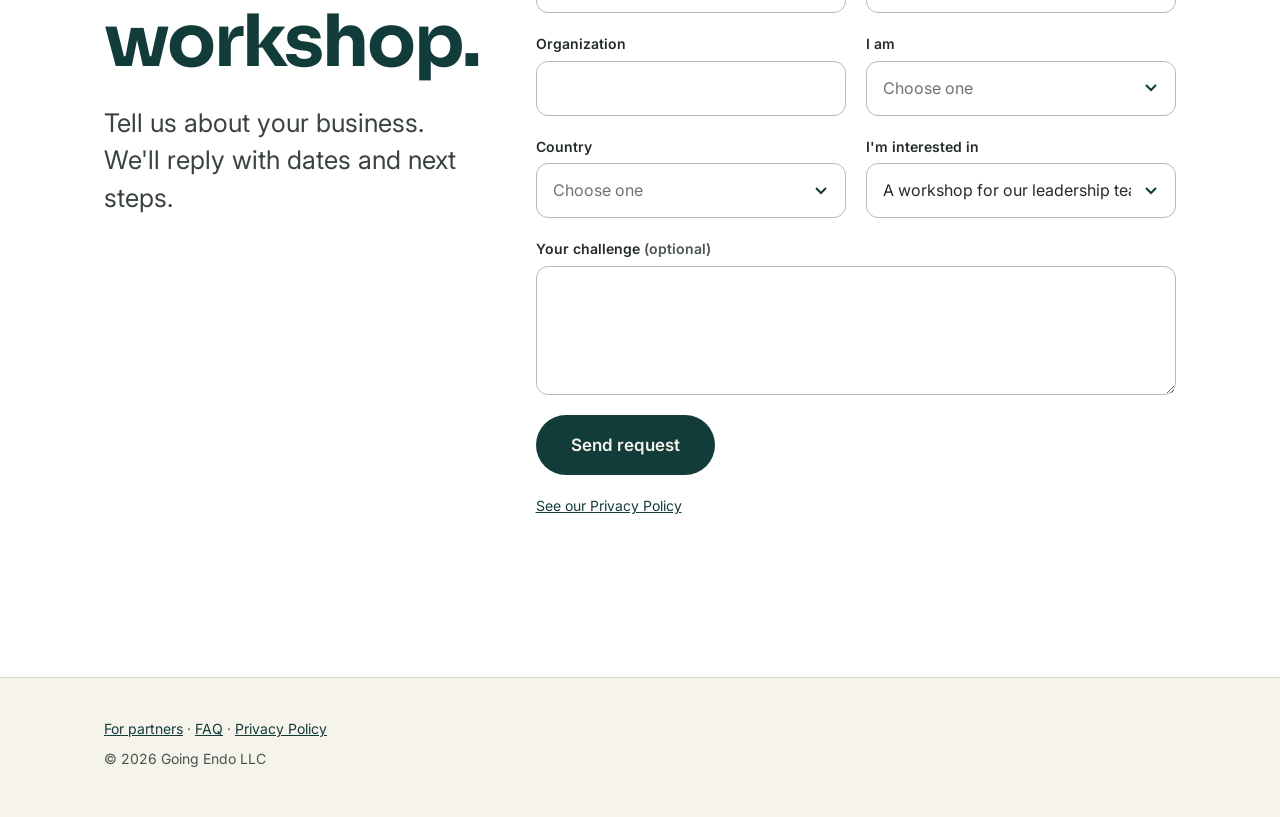
==== commit e9e6147b: "Rename the workshop deliverable to AI Plan and make every offer online only AI Plan replaces the old" ====
--- a/index.html
+++ b/index.html
@@ -129,7 +129,7 @@
           <li><strong>Spot defects with cameras.</strong> Less scrap. Less waste.</li>
       </ul>
       <p class="hero-note">Examples of common AI uses. Your workshop finds yours.</p>
-      <a href="#book" class="btn btn-dark btn-lg hero-cta" data-interest="workshop">Find yours in a half day workshop</a>
+      <a href="#book" class="btn btn-dark btn-lg hero-cta" data-interest="workshop">Find yours in an online workshop</a>
     </section>
 
     <!-- HOW IT WORKS -->
@@ -139,10 +139,10 @@
         <ol class="tiles">
           <li class="tile">
             <h3>AI Workshop.</h3>
-            <p>A half day with your leadership team.</p>
+            <p>An online session with your leadership team.</p>
           </li>
           <li class="tile">
-            <h3>AI Opportunity Brief.</h3>
+            <h3>AI Plan.</h3>
             <p>One page: the problem, the payoff, the smallest test.</p>
           </li>
           <li class="tile">
@@ -154,40 +154,40 @@
     </section>
 
     <!-- SAMPLE BRIEF -->
-    <section id="sample-brief" class="wrap section">
+    <section id="sample-plan" class="wrap section">
       <h2 class="display teal">What you walk away with.</h2>
-      <article class="brief" aria-label="Sample AI Opportunity Brief">
-        <span class="brief-tag">Sample</span>
-        <header class="brief-head">
-          <p class="brief-title">AI Opportunity Brief</p>
-          <p class="brief-for">For a fictional manufacturer</p>
+      <article class="plan" aria-label="Sample AI Plan">
+        <span class="plan-tag">Sample</span>
+        <header class="plan-head">
+          <p class="plan-title">AI Plan</p>
+          <p class="plan-for">For a fictional manufacturer</p>
         </header>
-        <div class="brief-body">
-            <div class="brief-row">
+        <div class="plan-body">
+            <div class="plan-row">
               <h3>The problem.</h3>
               <p>Unplanned machine stops on the main production line.</p>
             </div>
-            <div class="brief-row">
+            <div class="plan-row">
               <h3>What it costs today.</h3>
               <p>Lost output, overtime to catch up, and rush orders for spare parts.</p>
             </div>
-            <div class="brief-row">
+            <div class="plan-row">
               <h3>The AI use case.</h3>
               <p>Use the sensor data the machines already collect to predict breakdowns before they happen.</p>
             </div>
-            <div class="brief-row">
+            <div class="plan-row">
               <h3>Payoff for the business.</h3>
               <p>Less downtime, fewer emergency repairs, and steadier output.</p>
             </div>
-            <div class="brief-row">
+            <div class="plan-row">
               <h3>Payoff for your people and partners.</h3>
               <p>Safer, calmer shifts for operators. More reliable deliveries for customers and suppliers.</p>
             </div>
-            <div class="brief-row">
+            <div class="plan-row">
               <h3>Risks.</h3>
               <p>Sensor data may be patchy. Operators need to trust the alerts before they act on them.</p>
             </div>
-            <div class="brief-row">
+            <div class="plan-row">
               <h3>The smallest test.</h3>
               <p>Run predictions on one line and compare its stops with a similar line that runs as usual.</p>
             </div>
--- a/styles.css
+++ b/styles.css
@@ -122,17 +122,17 @@
 .tiles-short .tile { background: var(--white); text-align: center; }
 .tiles-short h2 { font-size: clamp(1.5rem, 2.6vw, 2rem); letter-spacing: -0.03em; color: var(--teal); }
 
-/* Sample brief */
-.brief { position: relative; max-width: 760px; margin: 0 auto; background: var(--white); border-radius: 24px; box-shadow: 0 1px 2px rgba(18, 60, 58, 0.06), 0 24px 60px rgba(18, 60, 58, 0.12); padding: clamp(28px, 5vw, 56px); }
-.brief-tag { position: absolute; top: 20px; right: 20px; background: var(--lime); color: var(--teal); font-weight: 700; font-size: 0.8rem; letter-spacing: 0.06em; text-transform: uppercase; padding: 6px 12px; border-radius: 999px; }
-.brief-head { border-bottom: 2px solid var(--teal); padding-bottom: 18px; margin-bottom: 8px; padding-right: 96px; }
-.brief-title { font-family: var(--display); font-weight: 700; font-size: clamp(1.5rem, 3vw, 2rem); letter-spacing: -0.02em; color: var(--teal); }
-.brief-for { color: var(--muted); margin-top: 4px; }
-.brief-row { display: grid; grid-template-columns: minmax(0, 15rem) minmax(0, 1fr); gap: 6px 28px; padding: 16px 0; border-bottom: 1px solid var(--line); }
-.brief-row:last-child { border-bottom: 0; padding-bottom: 0; }
-.brief-row h3 { font-size: 1rem; letter-spacing: 0; color: var(--teal); }
-.brief-row p { color: #3A4241; }
-@media (max-width: 640px) { .brief-row { grid-template-columns: 1fr; } }
+/* Sample plan */
+.plan { position: relative; max-width: 760px; margin: 0 auto; background: var(--white); border-radius: 24px; box-shadow: 0 1px 2px rgba(18, 60, 58, 0.06), 0 24px 60px rgba(18, 60, 58, 0.12); padding: clamp(28px, 5vw, 56px); }
+.plan-tag { position: absolute; top: 20px; right: 20px; background: var(--lime); color: var(--teal); font-weight: 700; font-size: 0.8rem; letter-spacing: 0.06em; text-transform: uppercase; padding: 6px 12px; border-radius: 999px; }
+.plan-head { border-bottom: 2px solid var(--teal); padding-bottom: 18px; margin-bottom: 8px; padding-right: 96px; }
+.plan-title { font-family: var(--display); font-weight: 700; font-size: clamp(1.5rem, 3vw, 2rem); letter-spacing: -0.02em; color: var(--teal); }
+.plan-for { color: var(--muted); margin-top: 4px; }
+.plan-row { display: grid; grid-template-columns: minmax(0, 15rem) minmax(0, 1fr); gap: 6px 28px; padding: 16px 0; border-bottom: 1px solid var(--line); }
+.plan-row:last-child { border-bottom: 0; padding-bottom: 0; }
+.plan-row h3 { font-size: 1rem; letter-spacing: 0; color: var(--teal); }
+.plan-row p { color: #3A4241; }
+@media (max-width: 640px) { .plan-row { grid-template-columns: 1fr; } }
 
 /* Partners page */
 .partners-hero .hero-lead { margin-bottom: 40px; }
